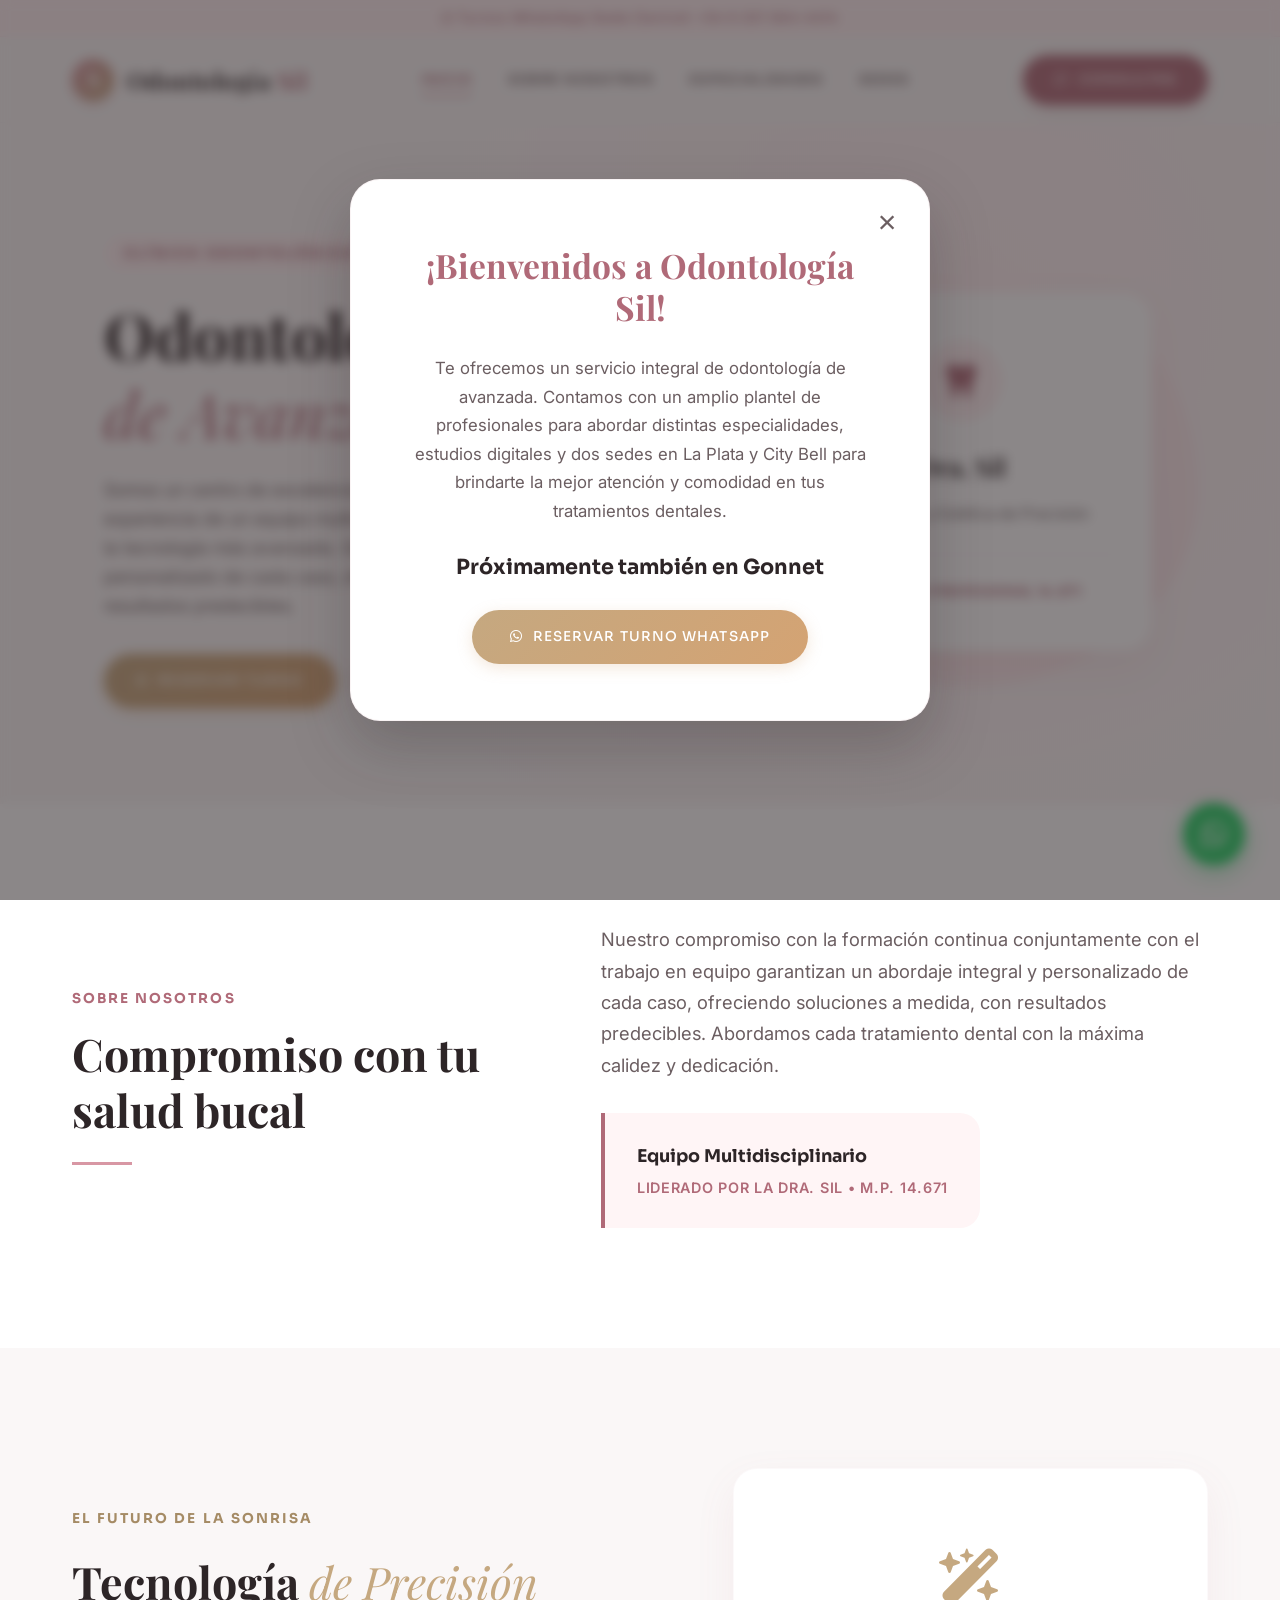
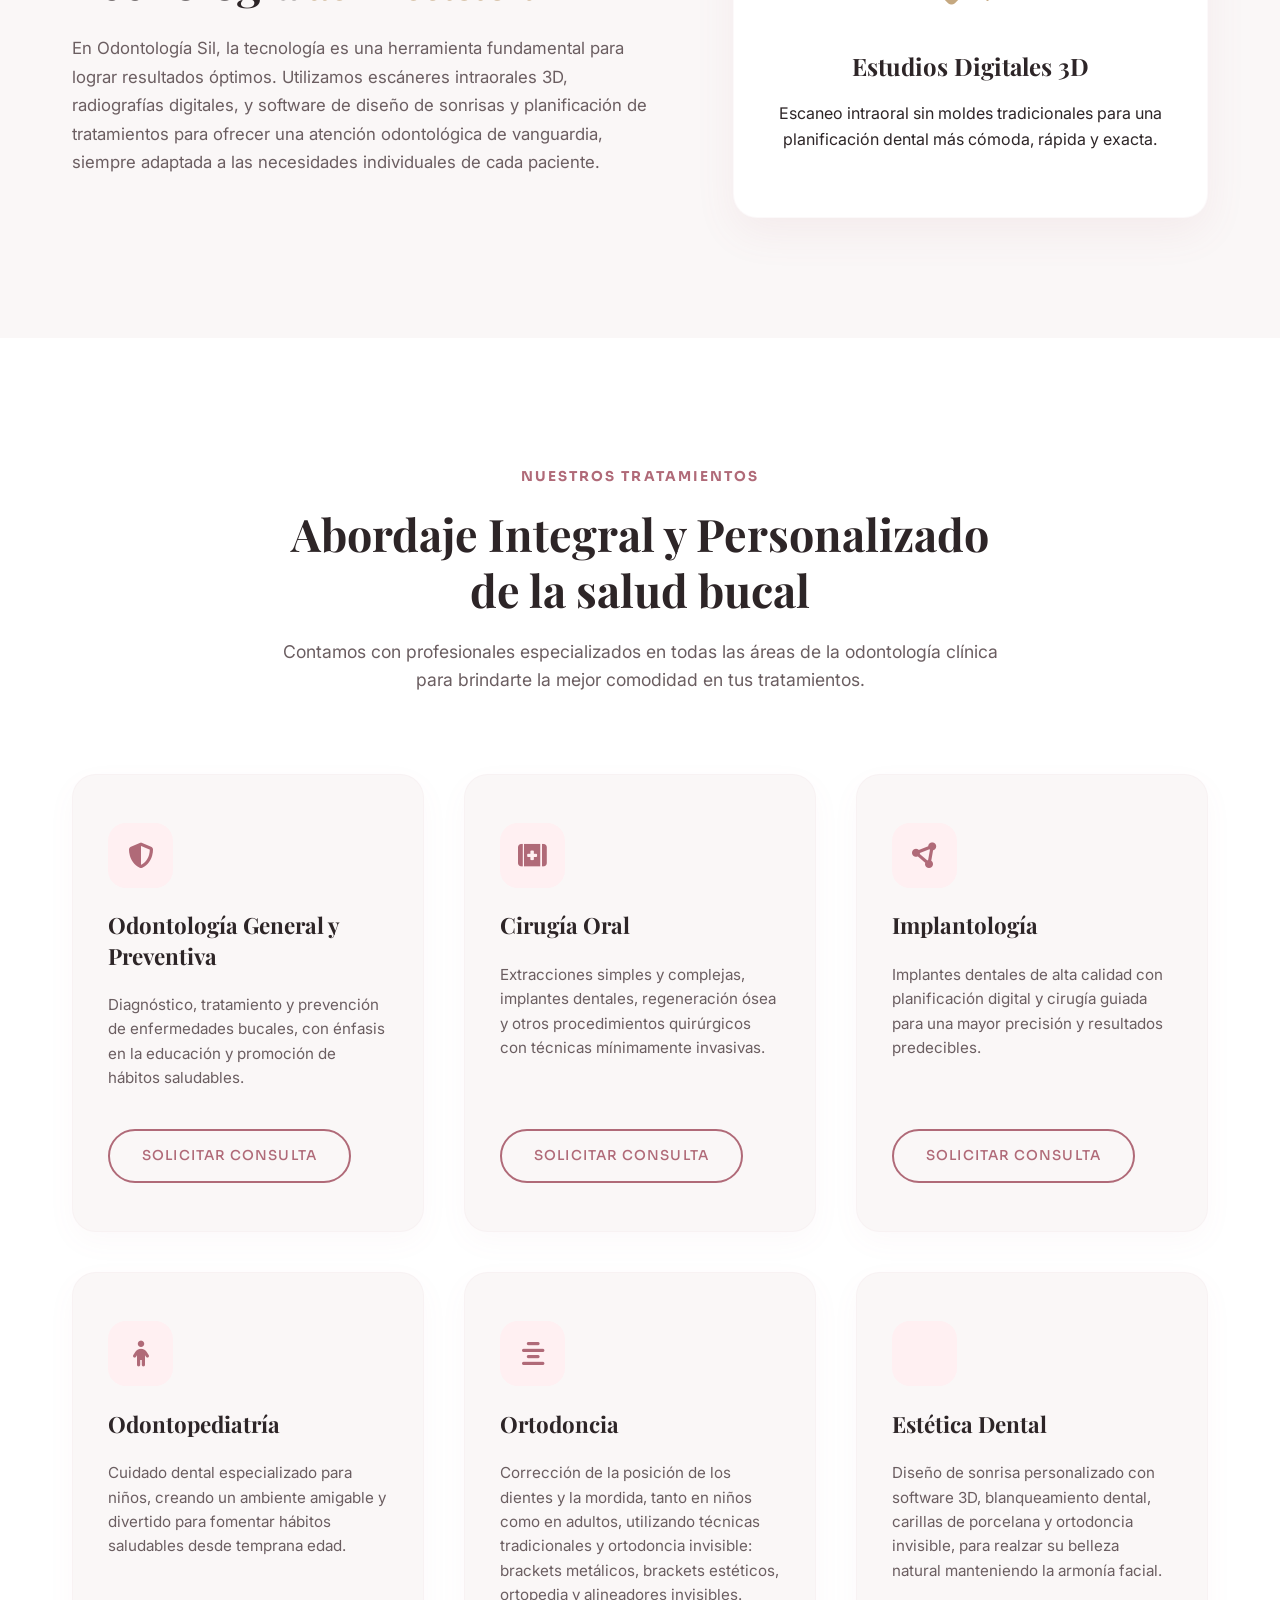
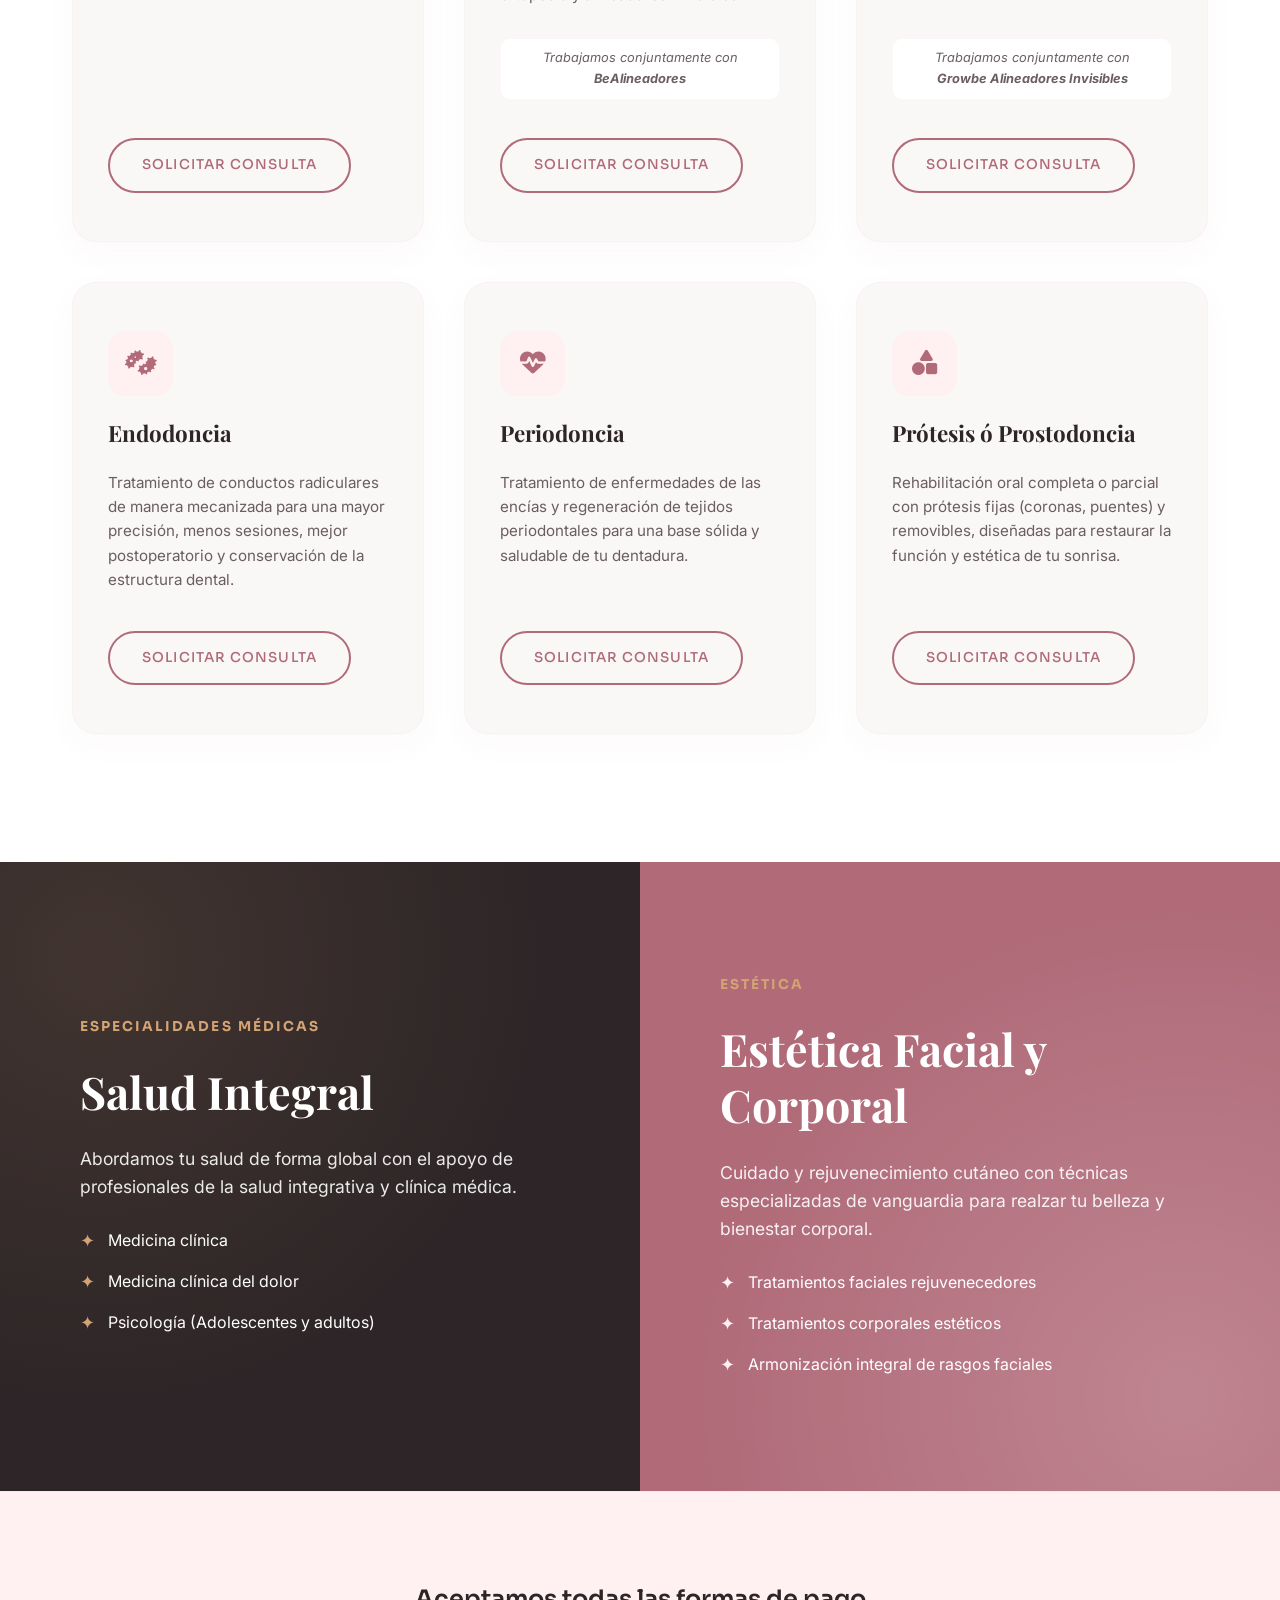
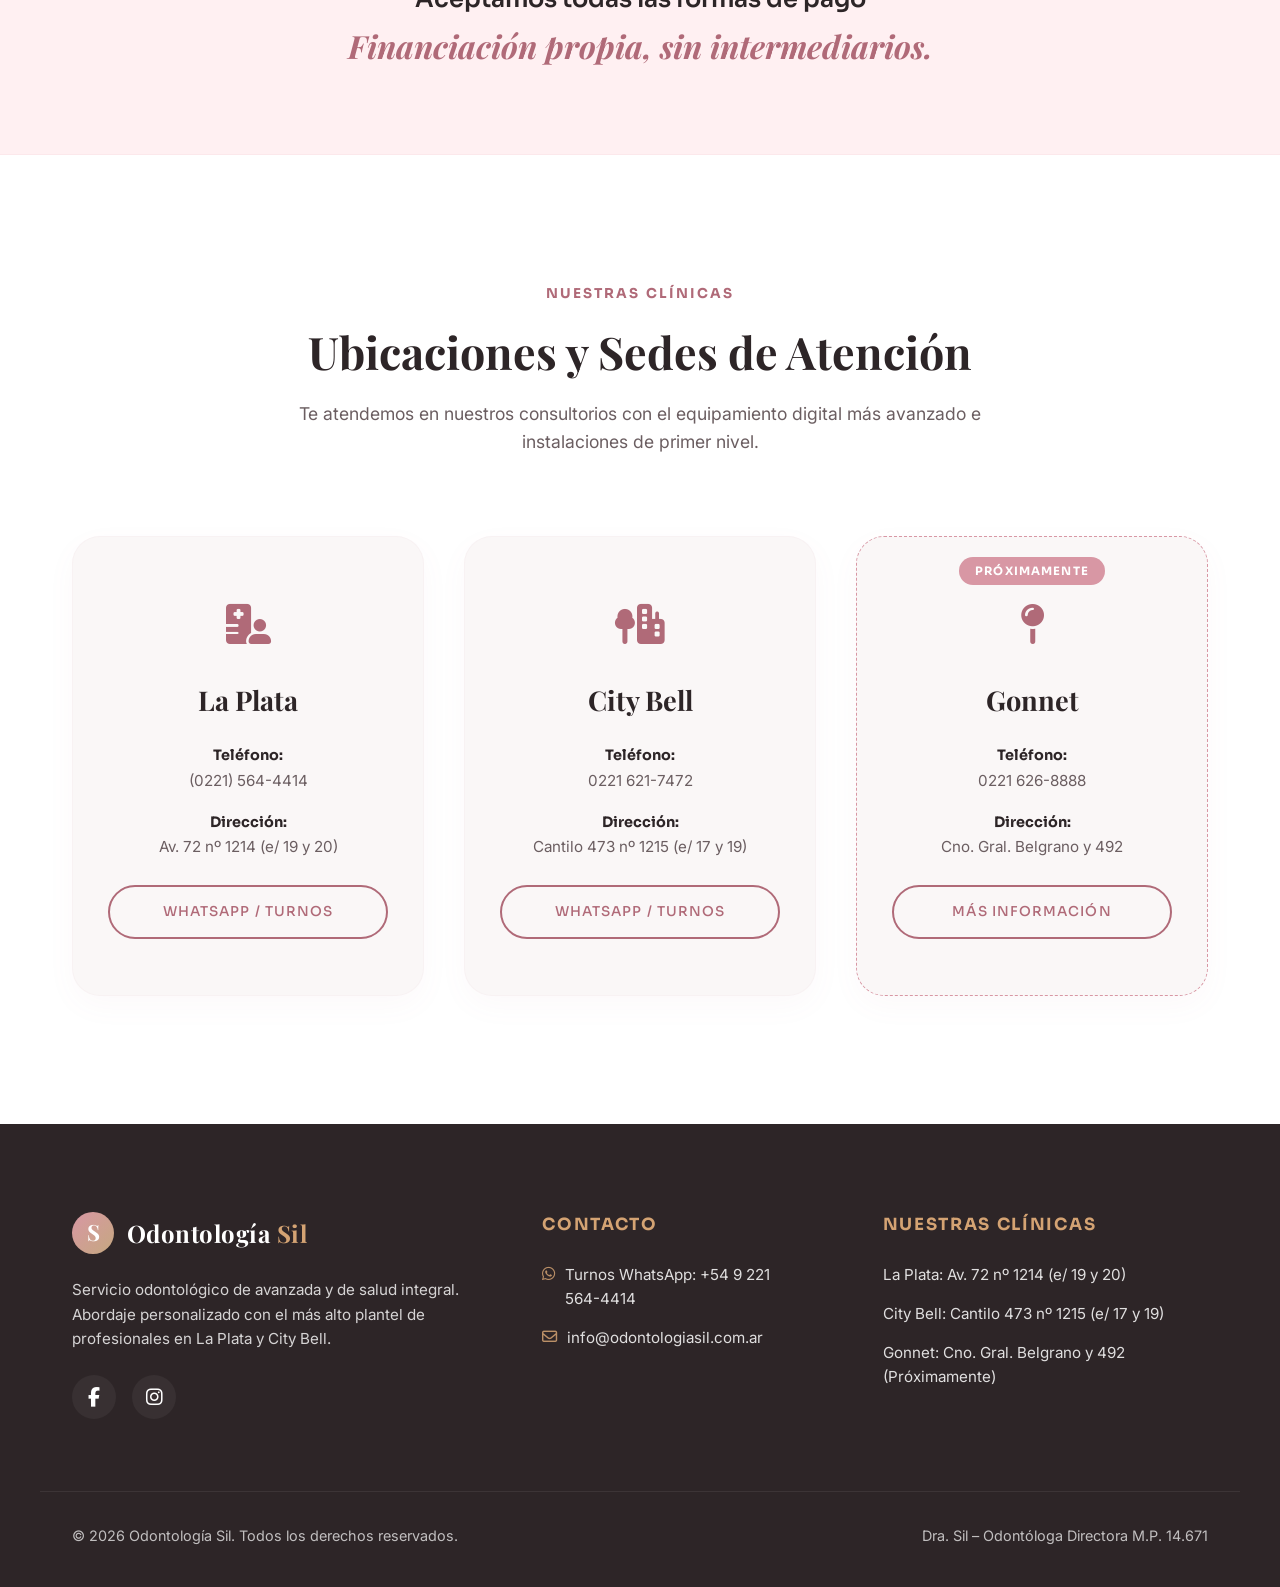
==== index.html @ aca824d0 "chore: mover archivos web a la raiz para corregir deploy en Vercel" ====
<!DOCTYPE html>
<html lang="es-AR">
<head>
    <meta charset="UTF-8">
    <meta name="viewport" content="width=device-width, initial-scale=1.0">
    <title>Odontología Sil – Clínica de avanzada y salud integral</title>
    
    <!-- Meta tags for search optimization -->
    <meta name="description" content="Te ofrecemos un servicio integral de odontología de avanzada de la mano de la Dra. Sil. Especialidades, estudios digitales y sedes en La Plata, City Bell y Gonnet.">
    <meta name="robots" content="index, follow">
    
    <!-- CSS Stylesheet -->
    <link rel="stylesheet" href="styles.css">
    
    <!-- FontAwesome CDN for premium vector icons -->
    <link rel="stylesheet" href="https://cdnjs.cloudflare.com/ajax/libs/font-awesome/6.4.0/css/all.min.css">
</head>
<body>

    <!-- Top contact announcement bar -->
    <div class="top-bar">
        <i class="fa-brands fa-whatsapp"></i> Turnos WhatsApp Sede Central: +54 9 221 564-4414
    </div>

    <!-- Main Header -->
    <header id="main-header">
        <div class="container nav-wrapper">
            <a href="#" class="logo">
                <div class="logo-symbol">S</div>
                <div class="logo-text">Odontología <span>Sil</span></div>
            </a>
            
            <nav>
                <ul class="nav-menu" id="nav-menu">
                    <li><a href="#" class="nav-link active" id="link-inicio">Inicio</a></li>
                    <li><a href="#sobre-nosotros" class="nav-link" id="link-sobre">Sobre Nosotros</a></li>
                    <li><a href="#especialidades" class="nav-link" id="link-especialidades">Especialidades</a></li>
                    <li><a href="#clinicas" class="nav-link" id="link-sedes">Sedes</a></li>
                </ul>
            </nav>
            
            <div class="nav-actions">
                <a href="https://wa.me/5492215644414" target="_blank" class="btn btn-primary" id="btn-consultas">
                    <i class="fa-regular fa-comment"></i> Consultas
                </a>
                <button class="menu-toggle" id="menu-toggle" aria-label="Abrir menú de navegación">
                    <i class="fa-solid fa-bars"></i>
                </button>
            </div>
        </div>
    </header>

    <!-- Hero / Cover Banner -->
    <section class="hero" id="inicio">
        <div class="container hero-grid">
            <div class="hero-content">
                <span class="hero-tagline">Clínica Odontológica y de Salud Integral</span>
                <h1 class="hero-title">Odontología <span>de Avanzada</span></h1>
                <p class="hero-desc">Somos un centro de excelencia en salud bucal que combina la experiencia de un equipo multidisciplinario altamente capacitado con la tecnología más avanzada. Garantizamos un abordaje integral y personalizado de cada caso, ofreciendo soluciones a medida con resultados predecibles.</p>
                <div class="hero-buttons">
                    <a href="https://wa.me/5492215644414" target="_blank" class="btn btn-gold">
                        <i class="fa-brands fa-whatsapp"></i> Reservar Turno
                    </a>
                    <a href="#especialidades" class="btn btn-outline">Ver Especialidades</a>
                </div>
            </div>
            <div class="hero-visual">
                <div class="hero-visual-bg"></div>
                <div class="hero-card">
                    <div class="hero-card-icon">
                        <i class="fa-solid fa-tooth"></i>
                    </div>
                    <h3>Dra. Sil</h3>
                    <p>Odontología y Estética de Precisión</p>
                    <div style="width: 100%; height: 1px; background-color: var(--color-bg-rose-light); margin: 0.5rem 0;"></div>
                    <span style="font-family: var(--font-subheading); font-size: 0.8rem; font-weight: 700; color: var(--color-rose-dark); text-transform: uppercase; letter-spacing: 0.05em;">Matrícula Profesional 14.671</span>
                </div>
            </div>
        </div>
    </section>

    <!-- About Section -->
    <section class="about" id="sobre-nosotros">
        <div class="container about-grid">
            <div class="about-header">
                <span class="section-tag">Sobre Nosotros</span>
                <h2>Compromiso con tu salud bucal</h2>
            </div>
            <div class="about-body">
                <p class="about-text">
                    Nuestro compromiso con la formación continua conjuntamente con el trabajo en equipo garantizan un abordaje integral y personalizado de cada caso, ofreciendo soluciones a medida, con resultados predecibles. Abordamos cada tratamiento dental con la máxima calidez y dedicación.
                </p>
                <div class="about-badge">
                    <h4>Equipo Multidisciplinario</h4>
                    <p>Liderado por la Dra. Sil • M.P. 14.671</p>
                </div>
            </div>
        </div>
    </section>

    <!-- Precision Technology Section -->
    <section class="tech">
        <div class="container tech-grid">
            <div class="tech-content">
                <span class="tech-tag">EL FUTURO DE LA SONRISA</span>
                <h2>Tecnología <span>de Precisión</span></h2>
                <p class="tech-desc">En Odontología Sil, la tecnología es una herramienta fundamental para lograr resultados óptimos. Utilizamos escáneres intraorales 3D, radiografías digitales, y software de diseño de sonrisas y planificación de tratamientos para ofrecer una atención odontológica de vanguardia, siempre adaptada a las necesidades individuales de cada paciente.</p>
            </div>
            <div>
                <div class="tech-card">
                    <div class="tech-card-icon">
                        <i class="fa-solid fa-wand-magic-sparkles"></i>
                    </div>
                    <h3>Estudios Digitales 3D</h3>
                    <p>Escaneo intraoral sin moldes tradicionales para una planificación dental más cómoda, rápida y exacta.</p>
                </div>
            </div>
        </div>
    </section>

    <!-- Dental Specialties Section -->
    <section class="specialties" id="especialidades">
        <div class="container">
            <div class="section-header">
                <span class="section-tag">Nuestros Tratamientos</span>
                <h2>Abordaje Integral y Personalizado de la salud bucal</h2>
                <p class="section-desc">Contamos con profesionales especializados en todas las áreas de la odontología clínica para brindarte la mejor comodidad en tus tratamientos.</p>
            </div>
            
            <div class="specialties-grid">
                
                <!-- Specialty 1 -->
                <div class="specialty-card">
                    <div class="specialty-icon-container">
                        <i class="fa-solid fa-shield-halved"></i>
                    </div>
                    <h3 class="specialty-title">Odontología General y Preventiva</h3>
                    <p class="specialty-desc">Diagnóstico, tratamiento y prevención de enfermedades bucales, con énfasis en la educación y promoción de hábitos saludables.</p>
                    <a href="https://wa.me/5492215644414" target="_blank" class="btn btn-outline specialty-action">Solicitar consulta</a>
                </div>
                
                <!-- Specialty 2 -->
                <div class="specialty-card">
                    <div class="specialty-icon-container">
                        <i class="fa-solid fa-kit-medical"></i>
                    </div>
                    <h3 class="specialty-title">Cirugía Oral</h3>
                    <p class="specialty-desc">Extracciones simples y complejas, implantes dentales, regeneración ósea y otros procedimientos quirúrgicos con técnicas mínimamente invasivas.</p>
                    <a href="https://wa.me/5492215644414" target="_blank" class="btn btn-outline specialty-action">Solicitar consulta</a>
                </div>
                
                <!-- Specialty 3 -->
                <div class="specialty-card">
                    <div class="specialty-icon-container">
                        <i class="fa-solid fa-circle-nodes"></i>
                    </div>
                    <h3 class="specialty-title">Implantología</h3>
                    <p class="specialty-desc">Implantes dentales de alta calidad con planificación digital y cirugía guiada para una mayor precisión y resultados predecibles.</p>
                    <a href="https://wa.me/5492215644414" target="_blank" class="btn btn-outline specialty-action">Solicitar consulta</a>
                </div>
                
                <!-- Specialty 4 -->
                <div class="specialty-card">
                    <div class="specialty-icon-container">
                        <i class="fa-solid fa-child"></i>
                    </div>
                    <h3 class="specialty-title">Odontopediatría</h3>
                    <p class="specialty-desc">Cuidado dental especializado para niños, creando un ambiente amigable y divertido para fomentar hábitos saludables desde temprana edad.</p>
                    <a href="https://wa.me/5492215644414" target="_blank" class="btn btn-outline specialty-action">Solicitar consulta</a>
                </div>
                
                <!-- Specialty 5 -->
                <div class="specialty-card">
                    <div class="specialty-icon-container">
                        <i class="fa-solid fa-align-center"></i>
                    </div>
                    <h3 class="specialty-title">Ortodoncia</h3>
                    <p class="specialty-desc">Corrección de la posición de los dientes y la mordida, tanto en niños como en adultos, utilizando técnicas tradicionales y ortodoncia invisible: brackets metálicos, brackets estéticos, ortopedia y alineadores invisibles.</p>
                    <div class="specialty-partnership">
                        Trabajamos conjuntamente con <strong>BeAlineadores</strong>
                    </div>
                    <a href="https://wa.me/5492215644414" target="_blank" class="btn btn-outline specialty-action">Solicitar consulta</a>
                </div>
                
                <!-- Specialty 6 -->
                <div class="specialty-card">
                    <div class="specialty-icon-container">
                        <i class="fa-solid fa-sparkles"></i>
                    </div>
                    <h3 class="specialty-title">Estética Dental</h3>
                    <p class="specialty-desc">Diseño de sonrisa personalizado con software 3D, blanqueamiento dental, carillas de porcelana y ortodoncia invisible, para realzar su belleza natural manteniendo la armonía facial.</p>
                    <div class="specialty-partnership">
                        Trabajamos conjuntamente con <strong>Growbe Alineadores Invisibles</strong>
                    </div>
                    <a href="https://wa.me/5492215644414" target="_blank" class="btn btn-outline specialty-action">Solicitar consulta</a>
                </div>
                
                <!-- Specialty 7 -->
                <div class="specialty-card">
                    <div class="specialty-icon-container">
                        <i class="fa-solid fa-bacteria"></i>
                    </div>
                    <h3 class="specialty-title">Endodoncia</h3>
                    <p class="specialty-desc">Tratamiento de conductos radiculares de manera mecanizada para una mayor precisión, menos sesiones, mejor postoperatorio y conservación de la estructura dental.</p>
                    <a href="https://wa.me/5492215644414" target="_blank" class="btn btn-outline specialty-action">Solicitar consulta</a>
                </div>
                
                <!-- Specialty 8 -->
                <div class="specialty-card">
                    <div class="specialty-icon-container">
                        <i class="fa-solid fa-heart-pulse"></i>
                    </div>
                    <h3 class="specialty-title">Periodoncia</h3>
                    <p class="specialty-desc">Tratamiento de enfermedades de las encías y regeneración de tejidos periodontales para una base sólida y saludable de tu dentadura.</p>
                    <a href="https://wa.me/5492215644414" target="_blank" class="btn btn-outline specialty-action">Solicitar consulta</a>
                </div>
                
                <!-- Specialty 9 -->
                <div class="specialty-card">
                    <div class="specialty-icon-container">
                        <i class="fa-solid fa-shapes"></i>
                    </div>
                    <h3 class="specialty-title">Prótesis ó Prostodoncia</h3>
                    <p class="specialty-desc">Rehabilitación oral completa o parcial con prótesis fijas (coronas, puentes) y removibles, diseñadas para restaurar la función y estética de tu sonrisa.</p>
                    <a href="https://wa.me/5492215644414" target="_blank" class="btn btn-outline specialty-action">Solicitar consulta</a>
                </div>
                
            </div>
        </div>
    </section>

    <!-- Medical & Esthetics Split Layout -->
    <section class="split-banner">
        <div class="split-side split-medical">
            <span class="split-tag">Especialidades Médicas</span>
            <h2>Salud Integral</h2>
            <p class="split-desc">Abordamos tu salud de forma global con el apoyo de profesionales de la salud integrativa y clínica médica.</p>
            <ul class="split-list">
                <li>Medicina clínica</li>
                <li>Medicina clínica del dolor</li>
                <li>Psicología (Adolescentes y adultos)</li>
            </ul>
        </div>
        <div class="split-side split-esthetic">
            <span class="split-tag">Estética</span>
            <h2>Estética Facial y Corporal</h2>
            <p class="split-desc">Cuidado y rejuvenecimiento cutáneo con técnicas especializadas de vanguardia para realzar tu belleza y bienestar corporal.</p>
            <ul class="split-list">
                <li>Tratamientos faciales rejuvenecedores</li>
                <li>Tratamientos corporales estéticos</li>
                <li>Armonización integral de rasgos faciales</li>
            </ul>
        </div>
    </section>

    <!-- Payment Terms Callout -->
    <section class="payment">
        <div class="container">
            <p class="payment-desc">Aceptamos todas las formas de pago</p>
            <h2 class="payment-title">Financiación propia, sin intermediarios.</h2>
        </div>
    </section>

    <!-- Locations & Branches Section -->
    <section class="locations" id="clinicas">
        <div class="container">
            <div class="section-header">
                <span class="section-tag">Nuestras Clínicas</span>
                <h2>Ubicaciones y Sedes de Atención</h2>
                <p class="section-desc">Te atendemos en nuestros consultorios con el equipamiento digital más avanzado e instalaciones de primer nivel.</p>
            </div>
            
            <div class="locations-grid">
                
                <!-- Sede La Plata -->
                <div class="location-card">
                    <div class="location-card-icon">
                        <i class="fa-solid fa-hospital-user"></i>
                    </div>
                    <h3 class="location-name">La Plata</h3>
                    <div class="location-info">
                        <p><strong>Teléfono:</strong>(0221) 564-4414</p>
                        <p><strong>Dirección:</strong>Av. 72 nº 1214 (e/ 19 y 20)</p>
                    </div>
                    <a href="https://wa.me/5492215644414" target="_blank" class="btn btn-outline location-action">WhatsApp / Turnos</a>
                </div>
                
                <!-- Sede City Bell -->
                <div class="location-card">
                    <div class="location-card-icon">
                        <i class="fa-solid fa-tree-city"></i>
                    </div>
                    <h3 class="location-name">City Bell</h3>
                    <div class="location-info">
                        <p><strong>Teléfono:</strong>0221 621-7472</p>
                        <p><strong>Dirección:</strong>Cantilo 473 nº 1215 (e/ 17 y 19)</p>
                    </div>
                    <a href="https://wa.me/5492216217472" target="_blank" class="btn btn-outline location-action">WhatsApp / Turnos</a>
                </div>
                
                <!-- Sede Gonnet -->
                <div class="location-card location-card-soon">
                    <span class="location-badge">Próximamente</span>
                    <div class="location-card-icon">
                        <i class="fa-solid fa-map-pin"></i>
                    </div>
                    <h3 class="location-name">Gonnet</h3>
                    <div class="location-info">
                        <p><strong>Teléfono:</strong>0221 626-8888</p>
                        <p><strong>Dirección:</strong>Cno. Gral. Belgrano y 492</p>
                    </div>
                    <a href="https://wa.me/5492216268888" target="_blank" class="btn btn-outline location-action">Más información</a>
                </div>
                
            </div>
        </div>
    </section>

    <!-- Footer -->
    <footer>
        <div class="container footer-grid">
            <div class="footer-brand">
                <div class="logo">
                    <div class="logo-symbol" style="box-shadow:none;">S</div>
                    <div class="logo-text" style="color:#ffffff;">Odontología <span style="color:var(--color-rose-gold);">Sil</span></div>
                </div>
                <p class="footer-brand-desc">Servicio odontológico de avanzada y de salud integral. Abordaje personalizado con el más alto plantel de profesionales en La Plata y City Bell.</p>
                <div class="footer-socials">
                    <a href="#" class="footer-social-icon" aria-label="Facebook"><i class="fa-brands fa-facebook-f"></i></a>
                    <a href="#" class="footer-social-icon" aria-label="Instagram"><i class="fa-brands fa-instagram"></i></a>
                </div>
            </div>
            
            <div class="footer-column">
                <h4 class="footer-title">Contacto</h4>
                <ul class="footer-links">
                    <li><i class="fa-brands fa-whatsapp"></i> Turnos WhatsApp: +54 9 221 564-4414</li>
                    <li><i class="fa-regular fa-envelope"></i> info@odontologiasil.com.ar</li>
                </ul>
            </div>
            
            <div class="footer-column">
                <h4 class="footer-title">Nuestras Clínicas</h4>
                <ul class="footer-links">
                    <li>La Plata: Av. 72 nº 1214 (e/ 19 y 20)</li>
                    <li>City Bell: Cantilo 473 nº 1215 (e/ 17 y 19)</li>
                    <li>Gonnet: Cno. Gral. Belgrano y 492 (Próximamente)</li>
                </ul>
            </div>
        </div>
        
        <div class="container footer-bottom">
            <p>&copy; 2026 Odontología Sil. Todos los derechos reservados.</p>
            <p>Dra. Sil – Odontóloga Directora M.P. 14.671</p>
        </div>
    </footer>

    <!-- WhatsApp Floating Widget Button -->
    <a href="https://wa.me/5492215644414" class="whatsapp-floating" target="_blank" aria-label="WhatsApp de turnos">
        <i class="fa-brands fa-whatsapp"></i>
    </a>

    <!-- Welcome Modal / Popup -->
    <div class="modal-overlay" id="welcome-modal">
        <div class="modal-window">
            <button class="modal-close-btn" id="modal-close-btn" aria-label="Cerrar modal de bienvenida">&times;</button>
            <h2>¡Bienvenidos a Odontología Sil!</h2>
            <p class="modal-description">
                Te ofrecemos un servicio integral de odontología de avanzada. Contamos con un amplio plantel de profesionales para abordar distintas especialidades, estudios digitales y dos sedes en La Plata y City Bell para brindarte la mejor atención y comodidad en tus tratamientos dentales.
            </p>
            <p class="modal-highlight">Próximamente también en Gonnet</p>
            <a href="https://wa.me/5492215644414" target="_blank" class="btn btn-gold modal-action-btn">
                <i class="fa-brands fa-whatsapp"></i> Reservar Turno WhatsApp
            </a>
        </div>
    </div>

    <!-- Script file -->
    <script src="main.js"></script>
</body>
</html>
---- styles.css ----
@import url('https://fonts.googleapis.com/css2?family=Playfair+Display:ital,wght@0,400..900;1,400..900&family=Sora:wght@100..800&family=Inter:wght@300;400;500;600;700&display=swap');

/* ==========================================================================
   DESIGN TOKENS & SYSTEM VARIABLES
   ========================================================================== */
:root {
    /* Color Palette - Premium Feminine Rose Gold Theme */
    --color-bg-light: #FAF7F7;
    --color-bg-white: #FFFFFF;
    --color-bg-rose-soft: #FFF0F2;
    --color-bg-rose-light: #FCE8EB;
    --color-bg-rose-ultra: #FFF5F6;
    
    --color-text-dark: #2D2527;
    --color-text-muted: #6B5E61;
    
    --color-rose-dark: #B06A78;
    --color-rose-primary: #D897A4;
    --color-gold: #C5A880;
    --color-gold-dark: #A58B65;
    --color-rose-gold: #D4A373;
    
    /* Typography */
    --font-heading: 'Playfair Display', serif;
    --font-subheading: 'Sora', sans-serif;
    --font-body: 'Inter', sans-serif;
    
    /* Elevation & Shadows */
    --shadow-subtle: 0 10px 30px rgba(176, 106, 120, 0.04);
    --shadow-medium: 0 15px 40px rgba(176, 106, 120, 0.08);
    --shadow-hover: 0 20px 40px rgba(176, 106, 120, 0.15);
    
    /* Animation Speeds */
    --transition-smooth: all 0.4s cubic-bezier(0.4, 0, 0.2, 1);
    --transition-fast: all 0.25s ease-out;
}

/* ==========================================================================
   BASE & RESET STYLES
   ========================================================================== */
* {
    box-sizing: border-box;
    margin: 0;
    padding: 0;
}

html {
    scroll-behavior: smooth;
    font-size: 16px;
}

body {
    font-family: var(--font-body);
    background-color: var(--color-bg-light);
    color: var(--color-text-dark);
    line-height: 1.6;
    overflow-x: hidden;
}

a {
    color: inherit;
    text-decoration: none;
    transition: var(--transition-fast);
}

img {
    max-width: 100%;
    height: auto;
    display: block;
}

/* ==========================================================================
   TYPOGRAPHY INHERITANCE
   ========================================================================== */
h1, h2, h3, h4, h5, h6 {
    font-family: var(--font-heading);
    font-weight: 700;
    color: var(--color-text-dark);
}

h1 {
    font-size: clamp(2.2rem, 5vw, 4rem);
    line-height: 1.15;
}

h2 {
    font-size: clamp(1.8rem, 4vw, 2.8rem);
    line-height: 1.25;
}

h3 {
    font-size: clamp(1.3rem, 2.5vw, 1.8rem);
    line-height: 1.35;
}

/* ==========================================================================
   REUSABLE UTILITIES
   ========================================================================== */
.container {
    max-width: 1200px;
    margin: 0 auto;
    padding: 0 2rem;
}

.btn {
    display: inline-flex;
    align-items: center;
    justify-content: center;
    gap: 0.6rem;
    padding: 0.9rem 2rem;
    border-radius: 50px;
    font-family: var(--font-subheading);
    font-weight: 500;
    font-size: 0.85rem;
    text-transform: uppercase;
    letter-spacing: 0.08em;
    border: none;
    cursor: pointer;
    transition: var(--transition-smooth);
}

.btn-primary {
    background-color: var(--color-rose-dark);
    color: var(--color-bg-white);
    box-shadow: 0 4px 15px rgba(176, 106, 120, 0.25);
}

.btn-primary:hover {
    background-color: var(--color-rose-primary);
    transform: translateY(-2px);
    box-shadow: 0 6px 20px rgba(176, 106, 120, 0.35);
}

.btn-gold {
    background: linear-gradient(135deg, var(--color-gold) 0%, var(--color-rose-gold) 100%);
    color: var(--color-bg-white);
    box-shadow: 0 4px 15px rgba(212, 163, 115, 0.25);
}

.btn-gold:hover {
    transform: translateY(-2px);
    box-shadow: 0 6px 20px rgba(212, 163, 115, 0.35);
}

.btn-outline {
    background-color: transparent;
    color: var(--color-rose-dark);
    border: 2px solid var(--color-rose-dark);
}

.btn-outline:hover {
    background-color: var(--color-rose-dark);
    color: var(--color-bg-white);
    transform: translateY(-2px);
}

/* ==========================================================================
   HEADER & NAVIGATION BAR
   ========================================================================== */
.top-bar {
    background-color: var(--color-bg-rose-soft);
    padding: 0.5rem 0;
    font-size: 0.8rem;
    text-align: center;
    font-family: var(--font-subheading);
    font-weight: 500;
    color: var(--color-rose-dark);
    letter-spacing: 0.08em;
    border-bottom: 1px solid var(--color-bg-rose-light);
}

header {
    background-color: rgba(250, 247, 247, 0.95);
    backdrop-filter: blur(12px);
    position: sticky;
    top: 0;
    z-index: 100;
    border-bottom: 1px solid rgba(176, 106, 120, 0.06);
    transition: var(--transition-smooth);
}

.nav-wrapper {
    display: flex;
    justify-content: space-between;
    align-items: center;
    height: 85px;
}

.logo {
    display: flex;
    align-items: center;
    gap: 0.8rem;
}

.logo-symbol {
    width: 42px;
    height: 42px;
    background: linear-gradient(135deg, var(--color-rose-primary) 0%, var(--color-gold) 100%);
    border-radius: 50%;
    display: flex;
    align-items: center;
    justify-content: center;
    color: var(--color-bg-white);
    font-family: var(--font-heading);
    font-weight: 700;
    font-size: 1.4rem;
    box-shadow: 0 4px 10px rgba(216, 151, 164, 0.3);
}

.logo-text {
    font-family: var(--font-heading);
    font-size: 1.5rem;
    font-weight: 700;
    color: var(--color-text-dark);
    letter-spacing: 0.5px;
}

.logo-text span {
    color: var(--color-rose-dark);
}

.nav-menu {
    display: flex;
    list-style: none;
    gap: 2.2rem;
    align-items: center;
    font-family: var(--font-subheading);
    font-size: 0.82rem;
    font-weight: 600;
    text-transform: uppercase;
    letter-spacing: 0.1em;
}

.nav-link {
    color: var(--color-text-muted);
    position: relative;
    padding: 0.5rem 0;
}

.nav-link::after {
    content: '';
    position: absolute;
    bottom: 0;
    left: 0;
    width: 0;
    height: 2px;
    background-color: var(--color-rose-primary);
    transition: var(--transition-fast);
}

.nav-link:hover {
    color: var(--color-text-dark);
}

.nav-link:hover::after {
    width: 100%;
}

.nav-link.active {
    color: var(--color-rose-dark);
}

.nav-link.active::after {
    width: 100%;
}

.nav-actions {
    display: flex;
    align-items: center;
    gap: 1.2rem;
}

.menu-toggle {
    display: none;
    background: none;
    border: none;
    font-size: 1.6rem;
    cursor: pointer;
    color: var(--color-text-dark);
    padding: 0.2rem;
}

/* ==========================================================================
   HERO / COVER SECTION
   ========================================================================== */
.hero {
    padding: 7rem 0 6rem;
    background: radial-gradient(circle at 75% 25%, var(--color-bg-rose-soft) 0%, var(--color-bg-light) 65%);
    min-height: calc(85vh - 85px);
    display: flex;
    align-items: center;
}

.hero-grid {
    display: grid;
    grid-template-columns: 1.15fr 0.85fr;
    gap: 4rem;
    align-items: center;
}

.hero-content {
    display: flex;
    flex-direction: column;
    align-items: flex-start;
    gap: 1.6rem;
}

.hero-tagline {
    font-family: var(--font-subheading);
    font-size: 0.85rem;
    text-transform: uppercase;
    letter-spacing: 0.15em;
    color: var(--color-rose-dark);
    font-weight: 700;
    background-color: var(--color-bg-rose-soft);
    padding: 0.4rem 1.2rem;
    border-radius: 50px;
    border: 1px solid var(--color-bg-rose-light);
}

.hero-title span {
    color: var(--color-rose-dark);
    font-style: italic;
    font-weight: 400;
    display: block;
    margin-top: 0.3rem;
}

.hero-desc {
    font-size: 1.1rem;
    color: var(--color-text-muted);
    line-height: 1.65;
    max-width: 580px;
}

.hero-buttons {
    display: flex;
    gap: 1.2rem;
    margin-top: 0.5rem;
}

.hero-visual {
    position: relative;
    width: 100%;
    display: flex;
    justify-content: center;
}

.hero-visual-bg {
    position: absolute;
    width: 110%;
    height: 110%;
    background: linear-gradient(135deg, var(--color-bg-rose-soft) 0%, var(--color-bg-rose-light) 100%);
    border-radius: 65% 35% 50% 50% / 40% 50% 50% 60%;
    z-index: 1;
    animation: morphing-blob 15s infinite alternate ease-in-out;
}

.hero-card {
    position: relative;
    z-index: 2;
    background-color: var(--color-bg-white);
    border-radius: 28px;
    padding: 3rem 2rem;
    width: 100%;
    max-width: 380px;
    box-shadow: var(--shadow-medium);
    border: 1px solid rgba(176, 106, 120, 0.05);
    text-align: center;
    display: flex;
    flex-direction: column;
    align-items: center;
    gap: 1.2rem;
}

.hero-card-icon {
    width: 80px;
    height: 80px;
    background-color: var(--color-bg-rose-soft);
    border-radius: 50%;
    display: flex;
    align-items: center;
    justify-content: center;
    font-size: 2.5rem;
    color: var(--color-rose-dark);
    margin-bottom: 0.5rem;
}

.hero-card h3 {
    font-family: var(--font-heading);
    font-size: 1.6rem;
    font-weight: 700;
}

.hero-card p {
    font-size: 0.95rem;
    color: var(--color-text-muted);
}

@keyframes morphing-blob {
    0% { border-radius: 65% 35% 50% 50% / 40% 50% 50% 60%; }
    50% { border-radius: 50% 50% 35% 65% / 50% 60% 40% 50%; }
    100% { border-radius: 65% 35% 50% 50% / 40% 50% 50% 60%; }
}

/* ==========================================================================
   ABOUT / SOBRE SIL SECTION
   ========================================================================== */
.about {
    padding: 7.5rem 0;
    background-color: var(--color-bg-white);
    position: relative;
}

.about-grid {
    display: grid;
    grid-template-columns: 0.85fr 1.15fr;
    gap: 5rem;
    align-items: center;
}

.about-header {
    display: flex;
    flex-direction: column;
    gap: 1rem;
}

.about-header h2::after {
    content: '';
    display: block;
    width: 60px;
    height: 3px;
    background-color: var(--color-rose-primary);
    margin-top: 1.5rem;
}

.about-body {
    display: flex;
    flex-direction: column;
    gap: 2rem;
}

.about-text {
    font-size: 1.15rem;
    color: var(--color-text-muted);
    line-height: 1.7;
}

.about-badge {
    align-self: flex-start;
    background-color: var(--color-bg-rose-ultra);
    border-left: 4px solid var(--color-rose-dark);
    padding: 1.8rem 2rem;
    border-radius: 0 20px 20px 0;
    display: flex;
    flex-direction: column;
    gap: 0.4rem;
}

.about-badge h4 {
    font-family: var(--font-subheading);
    font-size: 1.1rem;
    color: var(--color-text-dark);
    font-weight: 700;
}

.about-badge p {
    font-size: 0.9rem;
    color: var(--color-rose-dark);
    font-weight: 600;
    text-transform: uppercase;
    letter-spacing: 0.05em;
}

/* ==========================================================================
   TECH DE PRECISIÓN SECTION
   ========================================================================== */
.tech {
    padding: 7.5rem 0;
    background-color: var(--color-bg-light);
}

.tech-grid {
    display: grid;
    grid-template-columns: 1.1fr 0.9fr;
    gap: 5rem;
    align-items: center;
}

.tech-content {
    display: flex;
    flex-direction: column;
    gap: 1.5rem;
}

.tech-tag {
    font-family: var(--font-subheading);
    font-size: 0.85rem;
    text-transform: uppercase;
    letter-spacing: 0.15em;
    color: var(--color-gold-dark);
    font-weight: 700;
}

.tech-content h2 span {
    font-style: italic;
    font-weight: 400;
    color: var(--color-gold);
}

.tech-desc {
    font-size: 1.05rem;
    color: var(--color-text-muted);
    line-height: 1.7;
}

.tech-card {
    background-color: var(--color-bg-white);
    border-radius: 24px;
    padding: 4rem 2rem;
    text-align: center;
    border: 1px solid rgba(176, 106, 120, 0.04);
    box-shadow: var(--shadow-medium);
    display: flex;
    flex-direction: column;
    align-items: center;
    gap: 1.2rem;
}

.tech-card-icon {
    font-size: 3.5rem;
    color: var(--color-gold);
    margin-bottom: 0.5rem;
}

.tech-card h3 {
    font-size: 1.5rem;
}

/* ==========================================================================
   SPECIALTIES / TRATAMIENTOS
   ========================================================================== */
.specialties {
    padding: 8rem 0;
    background-color: var(--color-bg-white);
}

.section-header {
    text-align: center;
    max-width: 750px;
    margin: 0 auto 5rem;
    display: flex;
    flex-direction: column;
    gap: 1.2rem;
    align-items: center;
}

.section-tag {
    font-family: var(--font-subheading);
    font-size: 0.85rem;
    text-transform: uppercase;
    letter-spacing: 0.15em;
    color: var(--color-rose-dark);
    font-weight: 700;
}

.section-desc {
    font-size: 1.1rem;
    color: var(--color-text-muted);
    line-height: 1.6;
}

.specialties-grid {
    display: grid;
    grid-template-columns: repeat(auto-fill, minmax(320px, 1fr));
    gap: 2.5rem;
}

.specialty-card {
    background-color: var(--color-bg-light);
    border-radius: 24px;
    padding: 3rem 2.2rem;
    display: flex;
    flex-direction: column;
    gap: 1.4rem;
    border: 1px solid rgba(176, 106, 120, 0.03);
    box-shadow: var(--shadow-subtle);
    transition: var(--transition-smooth);
    position: relative;
    overflow: hidden;
}

.specialty-card::before {
    content: '';
    position: absolute;
    top: 0;
    left: 0;
    width: 100%;
    height: 4px;
    background: linear-gradient(90deg, var(--color-rose-primary) 0%, var(--color-gold) 100%);
    opacity: 0;
    transition: var(--transition-smooth);
}

.specialty-card:hover {
    transform: translateY(-8px);
    background-color: var(--color-bg-white);
    box-shadow: var(--shadow-hover);
}

.specialty-card:hover::before {
    opacity: 1;
}

.specialty-icon-container {
    width: 65px;
    height: 65px;
    background-color: var(--color-bg-rose-soft);
    border-radius: 18px;
    display: flex;
    align-items: center;
    justify-content: center;
    color: var(--color-rose-dark);
    font-size: 1.6rem;
    transition: var(--transition-smooth);
}

.specialty-card:hover .specialty-icon-container {
    background-color: var(--color-rose-dark);
    color: var(--color-bg-white);
    transform: scale(1.05);
}

.specialty-title {
    font-size: 1.4rem;
    font-weight: 700;
}

.specialty-desc {
    font-size: 0.95rem;
    color: var(--color-text-muted);
    line-height: 1.6;
    flex-grow: 1;
}

.specialty-partnership {
    font-size: 0.8rem;
    color: var(--color-text-muted);
    font-style: italic;
    background-color: var(--color-bg-white);
    padding: 0.6rem 1.2rem;
    border-radius: 10px;
    text-align: center;
    border: 1px solid rgba(176, 106, 120, 0.05);
    margin-top: 0.5rem;
}

.specialty-card:hover .specialty-partnership {
    background-color: var(--color-bg-rose-soft);
}

.specialty-action {
    margin-top: 1rem;
    align-self: flex-start;
}

/* ==========================================================================
   CLINICAL & ESTHETICS SPLIT BANNER
   ========================================================================== */
.split-banner {
    display: grid;
    grid-template-columns: 1fr 1fr;
    min-height: 480px;
}

.split-side {
    padding: 7rem 5rem;
    display: flex;
    flex-direction: column;
    justify-content: center;
    gap: 1.6rem;
    color: var(--color-bg-white);
    position: relative;
    z-index: 1;
}

.split-side::after {
    content: '';
    position: absolute;
    top: 0;
    left: 0;
    width: 100%;
    height: 100%;
    z-index: -1;
}

.split-medical {
    background-color: var(--color-text-dark);
}

.split-medical::after {
    background: radial-gradient(circle at 15% 15%, rgba(212, 163, 115, 0.12) 0%, transparent 60%);
}

.split-esthetic {
    background-color: var(--color-rose-dark);
}

.split-esthetic::after {
    background: radial-gradient(circle at 85% 85%, rgba(255, 255, 255, 0.18) 0%, transparent 65%);
}

.split-tag {
    font-family: var(--font-subheading);
    font-size: 0.85rem;
    text-transform: uppercase;
    letter-spacing: 0.15em;
    color: var(--color-rose-gold);
    font-weight: 700;
}

.split-side h2 {
    color: var(--color-bg-white);
}

.split-desc {
    font-size: 1.1rem;
    opacity: 0.9;
    max-width: 500px;
    line-height: 1.6;
}

.split-list {
    list-style: none;
    display: flex;
    flex-direction: column;
    gap: 0.8rem;
    font-size: 1rem;
}

.split-list li {
    display: flex;
    align-items: center;
    gap: 0.8rem;
}

.split-list li::before {
    content: '✦';
    color: var(--color-rose-gold);
    font-size: 1.1rem;
}

.split-esthetic .split-list li::before {
    color: var(--color-bg-rose-soft);
}

/* ==========================================================================
   PAYMENT Callout
   ========================================================================== */
.payment {
    padding: 5.5rem 0;
    background-color: var(--color-bg-rose-soft);
    border-top: 1px solid var(--color-bg-rose-light);
    border-bottom: 1px solid var(--color-bg-rose-light);
    text-align: center;
}

.payment-desc {
    font-family: var(--font-subheading);
    font-size: 1.5rem;
    color: var(--color-text-dark);
    font-weight: 600;
    margin-bottom: 0.5rem;
}

.payment-title {
    font-family: var(--font-heading);
    font-size: 2rem;
    color: var(--color-rose-dark);
    font-style: italic;
    font-weight: 700;
}

/* ==========================================================================
   LOCATIONS / CLINICS SECTION
   ========================================================================== */
.locations {
    padding: 8rem 0;
    background-color: var(--color-bg-white);
}

.locations-grid {
    display: grid;
    grid-template-columns: repeat(3, 1fr);
    gap: 2.5rem;
}

.location-card {
    background-color: var(--color-bg-light);
    border-radius: 28px;
    padding: 3.5rem 2.2rem;
    text-align: center;
    display: flex;
    flex-direction: column;
    align-items: center;
    gap: 1.6rem;
    box-shadow: var(--shadow-subtle);
    border: 1px solid rgba(176, 106, 120, 0.03);
    transition: var(--transition-smooth);
    position: relative;
}

.location-card:hover {
    transform: translateY(-8px);
    box-shadow: var(--shadow-hover);
    background-color: var(--color-bg-rose-soft);
}

.location-card-soon {
    border: 1px dashed var(--color-rose-primary);
}

.location-badge {
    position: absolute;
    top: 20px;
    background-color: var(--color-rose-primary);
    color: var(--color-bg-white);
    font-family: var(--font-subheading);
    font-size: 0.72rem;
    text-transform: uppercase;
    letter-spacing: 0.1em;
    padding: 0.3rem 1rem;
    border-radius: 50px;
    font-weight: 700;
}

.location-card-icon {
    font-size: 2.5rem;
    color: var(--color-rose-dark);
}

.location-name {
    font-size: 1.7rem;
    font-weight: 700;
}

.location-info {
    display: flex;
    flex-direction: column;
    gap: 1.2rem;
    font-size: 0.95rem;
    color: var(--color-text-muted);
    line-height: 1.5;
}

.location-info strong {
    color: var(--color-text-dark);
    display: block;
    margin-bottom: 0.2rem;
    font-family: var(--font-subheading);
    font-size: 0.9rem;
}

.location-action {
    width: 100%;
    margin-top: auto;
}

/* ==========================================================================
   FOOTER SECTION
   ========================================================================== */
footer {
    background-color: var(--color-text-dark);
    color: var(--color-bg-white);
    padding: 5.5rem 0 2.5rem;
}

.footer-grid {
    display: grid;
    grid-template-columns: 1.2fr 0.8fr 1fr;
    gap: 5rem;
    border-bottom: 1px solid rgba(255, 255, 255, 0.07);
    padding-bottom: 4.5rem;
    margin-bottom: 2rem;
}

.footer-brand {
    display: flex;
    flex-direction: column;
    gap: 1.5rem;
}

.footer-brand .logo-text {
    color: var(--color-bg-white);
}

.footer-brand-desc {
    opacity: 0.8;
    font-size: 0.95rem;
    line-height: 1.6;
}

.footer-socials {
    display: flex;
    gap: 1rem;
}

.footer-social-icon {
    width: 44px;
    height: 44px;
    background-color: rgba(255, 255, 255, 0.05);
    border-radius: 50%;
    display: flex;
    align-items: center;
    justify-content: center;
    color: var(--color-bg-white);
    font-size: 1.2rem;
    transition: var(--transition-fast);
}

.footer-social-icon:hover {
    background-color: var(--color-rose-primary);
    transform: translateY(-3px);
}

.footer-column {
    display: flex;
    flex-direction: column;
    gap: 1.5rem;
}

.footer-title {
    font-family: var(--font-subheading);
    font-size: 1.05rem;
    text-transform: uppercase;
    letter-spacing: 0.1em;
    color: var(--color-rose-gold);
    font-weight: 700;
}

.footer-links {
    list-style: none;
    display: flex;
    flex-direction: column;
    gap: 0.9rem;
    font-size: 0.95rem;
    opacity: 0.85;
}

.footer-links li {
    display: flex;
    align-items: flex-start;
    gap: 0.6rem;
}

.footer-links li i {
    color: var(--color-rose-gold);
    margin-top: 0.2rem;
}

.footer-bottom {
    display: flex;
    justify-content: space-between;
    align-items: center;
    font-size: 0.9rem;
    opacity: 0.7;
    flex-wrap: wrap;
    gap: 1.5rem;
}

/* ==========================================================================
   POPUP MODAL COMPONENT
   ========================================================================== */
.modal-overlay {
    position: fixed;
    top: 0;
    left: 0;
    width: 100%;
    height: 100%;
    background-color: rgba(45, 37, 39, 0.55);
    backdrop-filter: blur(6px);
    z-index: 1000;
    display: flex;
    align-items: center;
    justify-content: center;
    opacity: 0;
    visibility: hidden;
    transition: all 0.5s cubic-bezier(0.4, 0, 0.2, 1);
}

.modal-overlay.active {
    opacity: 1;
    visibility: visible;
}

.modal-window {
    background-color: var(--color-bg-white);
    border-radius: 30px;
    width: 90%;
    max-width: 580px;
    padding: 4rem 3.5rem 3.5rem;
    position: relative;
    transform: translateY(40px);
    transition: all 0.5s cubic-bezier(0.4, 0, 0.2, 1);
    box-shadow: 0 25px 60px rgba(45, 37, 39, 0.25);
    border: 1px solid rgba(176, 106, 120, 0.08);
    text-align: center;
    display: flex;
    flex-direction: column;
    gap: 1.6rem;
}

.modal-overlay.active .modal-window {
    transform: translateY(0);
}

.modal-close-btn {
    position: absolute;
    top: 22px;
    right: 22px;
    background: none;
    border: none;
    font-size: 2rem;
    cursor: pointer;
    color: var(--color-text-muted);
    transition: var(--transition-fast);
    width: 40px;
    height: 40px;
    display: flex;
    align-items: center;
    justify-content: center;
    border-radius: 50%;
}

.modal-close-btn:hover {
    color: var(--color-rose-dark);
    background-color: var(--color-bg-rose-soft);
}

.modal-window h2 {
    font-size: 2.1rem;
    color: var(--color-rose-dark);
}

.modal-description {
    font-size: 1.05rem;
    color: var(--color-text-muted);
    line-height: 1.7;
}

.modal-highlight {
    font-family: var(--font-subheading);
    font-size: 1.3rem;
    color: var(--color-text-dark);
    font-weight: 700;
}

.modal-action-btn {
    align-self: center;
    padding: 1rem 2.4rem;
}

/* ==========================================================================
   WHATSAPP FLOATING BADGE
   ========================================================================== */
.whatsapp-floating {
    position: fixed;
    bottom: 35px;
    right: 35px;
    background-color: #25D366;
    color: var(--color-bg-white);
    width: 62px;
    height: 62px;
    border-radius: 50%;
    display: flex;
    align-items: center;
    justify-content: center;
    font-size: 1.9rem;
    box-shadow: 0 8px 25px rgba(37, 211, 102, 0.4);
    z-index: 99;
    transition: var(--transition-smooth);
}

.whatsapp-floating:hover {
    transform: scale(1.1) rotate(8deg);
    box-shadow: 0 10px 30px rgba(37, 211, 102, 0.6);
}

/* ==========================================================================
   MEDIA RESPONSIVENESS OVERRIDES
   ========================================================================== */
@media screen and (max-width: 1024px) {
    .hero {
        padding: 5rem 0;
    }
    
    .hero-grid {
        grid-template-columns: 1fr;
        text-align: center;
        gap: 4.5rem;
    }
    
    .hero-content {
        align-items: center;
    }
    
    .hero-desc {
        max-width: 100%;
    }
    
    .hero-visual-bg {
        max-width: 80%;
        margin: 0 auto;
    }
    
    .about-grid {
        grid-template-columns: 1fr;
        gap: 3rem;
        text-align: center;
    }
    
    .about-header h2::after {
        margin: 1.5rem auto 0;
    }
    
    .about-badge {
        align-self: center;
        border-left: none;
        border-top: 4px solid var(--color-rose-dark);
        border-radius: 0 0 20px 20px;
    }
    
    .tech-grid {
        grid-template-columns: 1fr;
        gap: 3.5rem;
        text-align: center;
    }
    
    .locations-grid {
        grid-template-columns: 1fr;
        max-width: 480px;
        margin: 0 auto;
    }
    
    .footer-grid {
        grid-template-columns: 1fr;
        gap: 3.5rem;
        text-align: center;
    }
    
    .footer-socials {
        justify-content: center;
    }
    
    .footer-bottom {
        flex-direction: column;
        text-align: center;
    }
}

@media screen and (max-width: 768px) {
    .nav-menu {
        position: fixed;
        top: 85px;
        left: -100%;
        width: 100%;
        height: calc(100vh - 85px);
        background-color: var(--color-bg-white);
        flex-direction: column;
        padding: 4rem 2rem;
        gap: 2.5rem;
        transition: var(--transition-smooth);
        border-top: 1px solid rgba(176, 106, 120, 0.08);
    }
    
    .nav-menu.active {
        left: 0;
    }
    
    .menu-toggle {
        display: block;
    }
    
    .nav-actions .btn {
        padding: 0.65rem 1.4rem;
        font-size: 0.8rem;
    }
    
    .split-banner {
        grid-template-columns: 1fr;
    }
    
    .split-side {
        padding: 5rem 2rem;
        text-align: center;
    }
    
    .split-list {
        align-items: center;
    }
    
    .modal-window {
        padding: 3rem 1.8rem 2.5rem;
    }
    
    .whatsapp-floating {
        bottom: 25px;
        right: 25px;
        width: 52px;
        height: 52px;
        font-size: 1.6rem;
    }
}
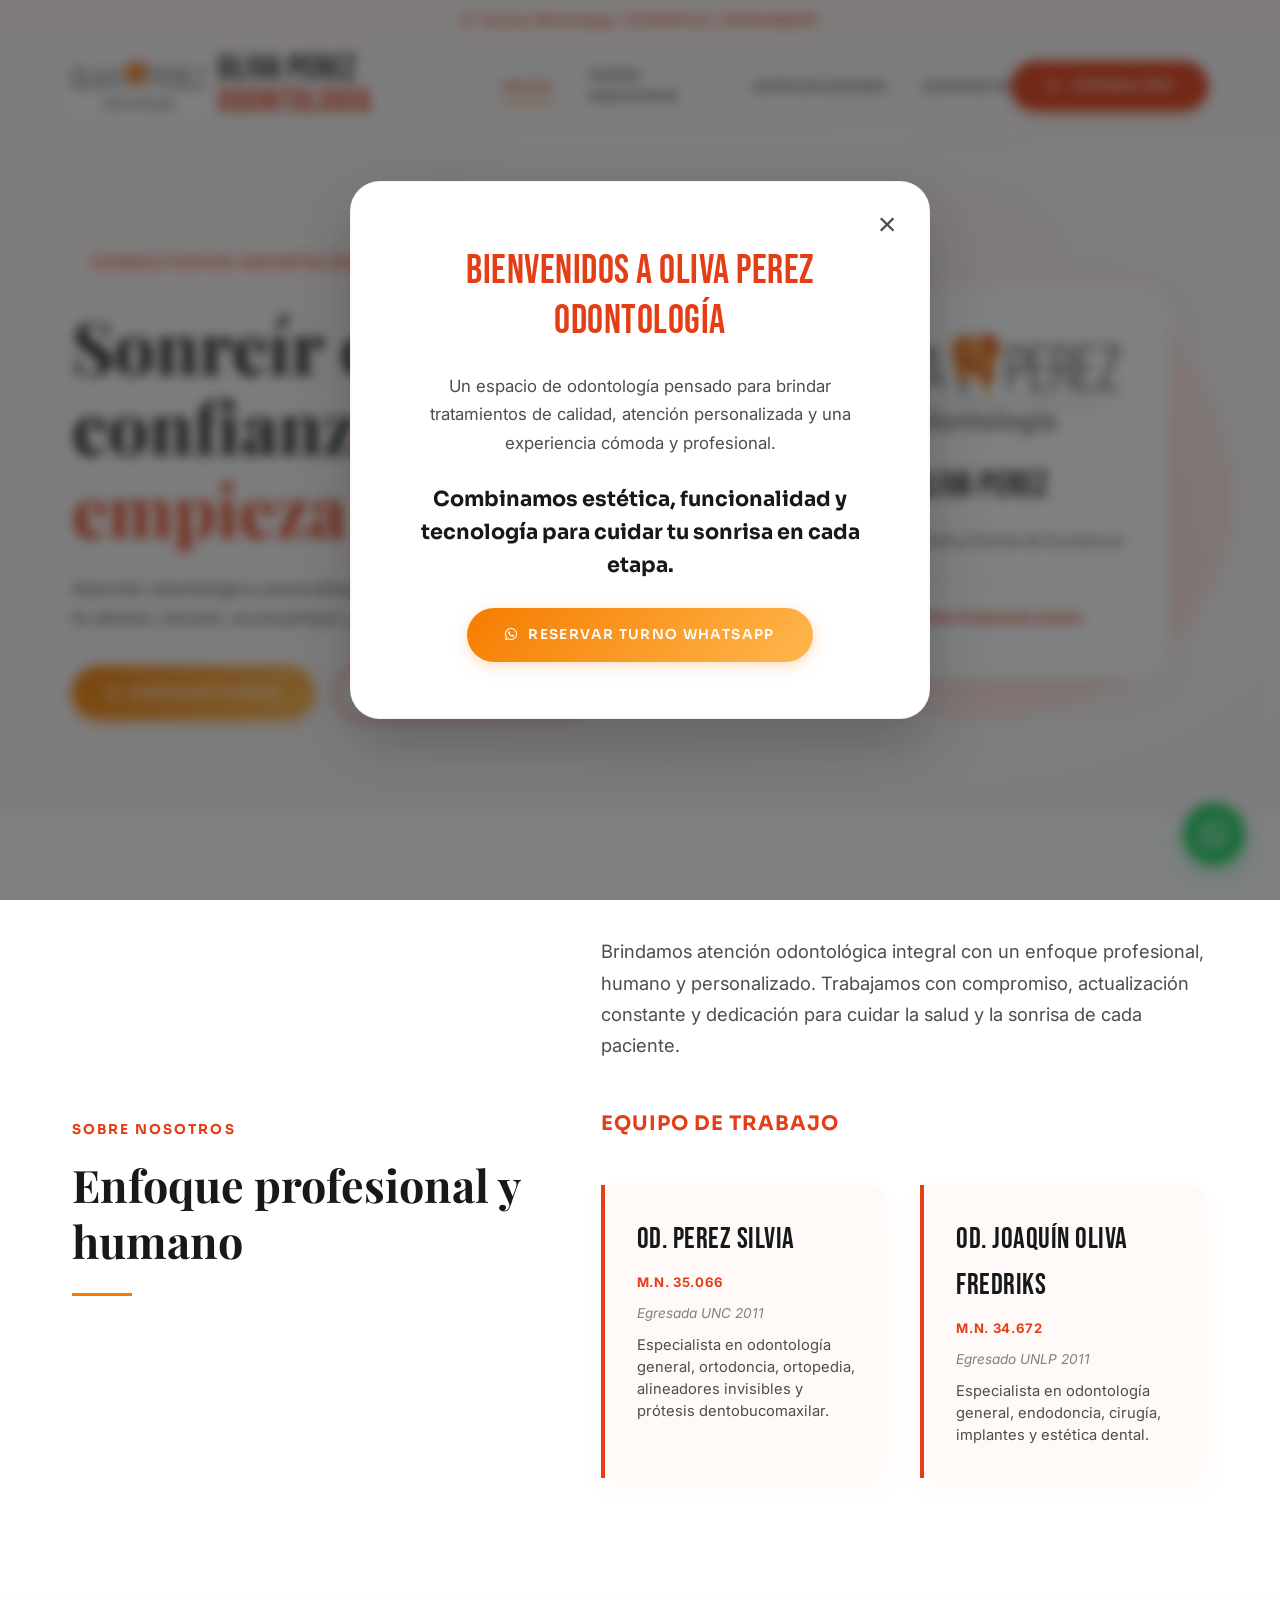
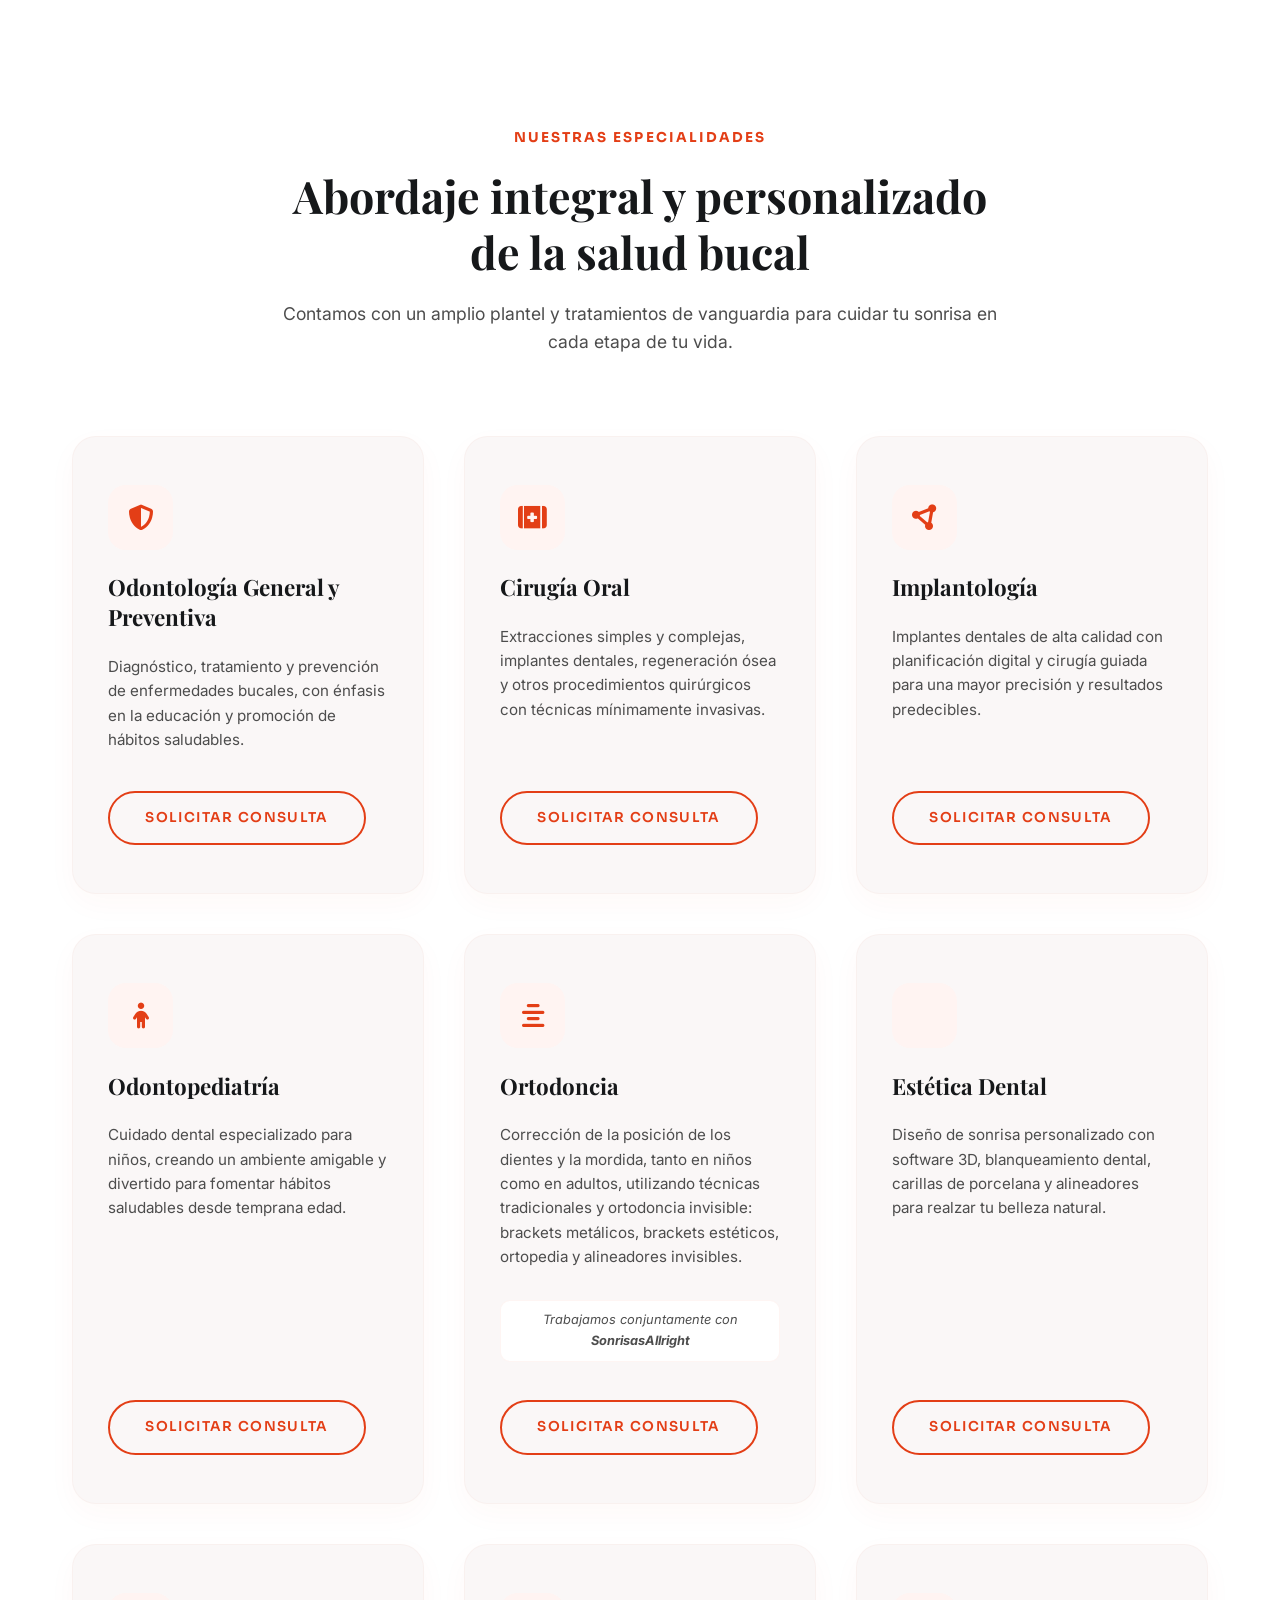
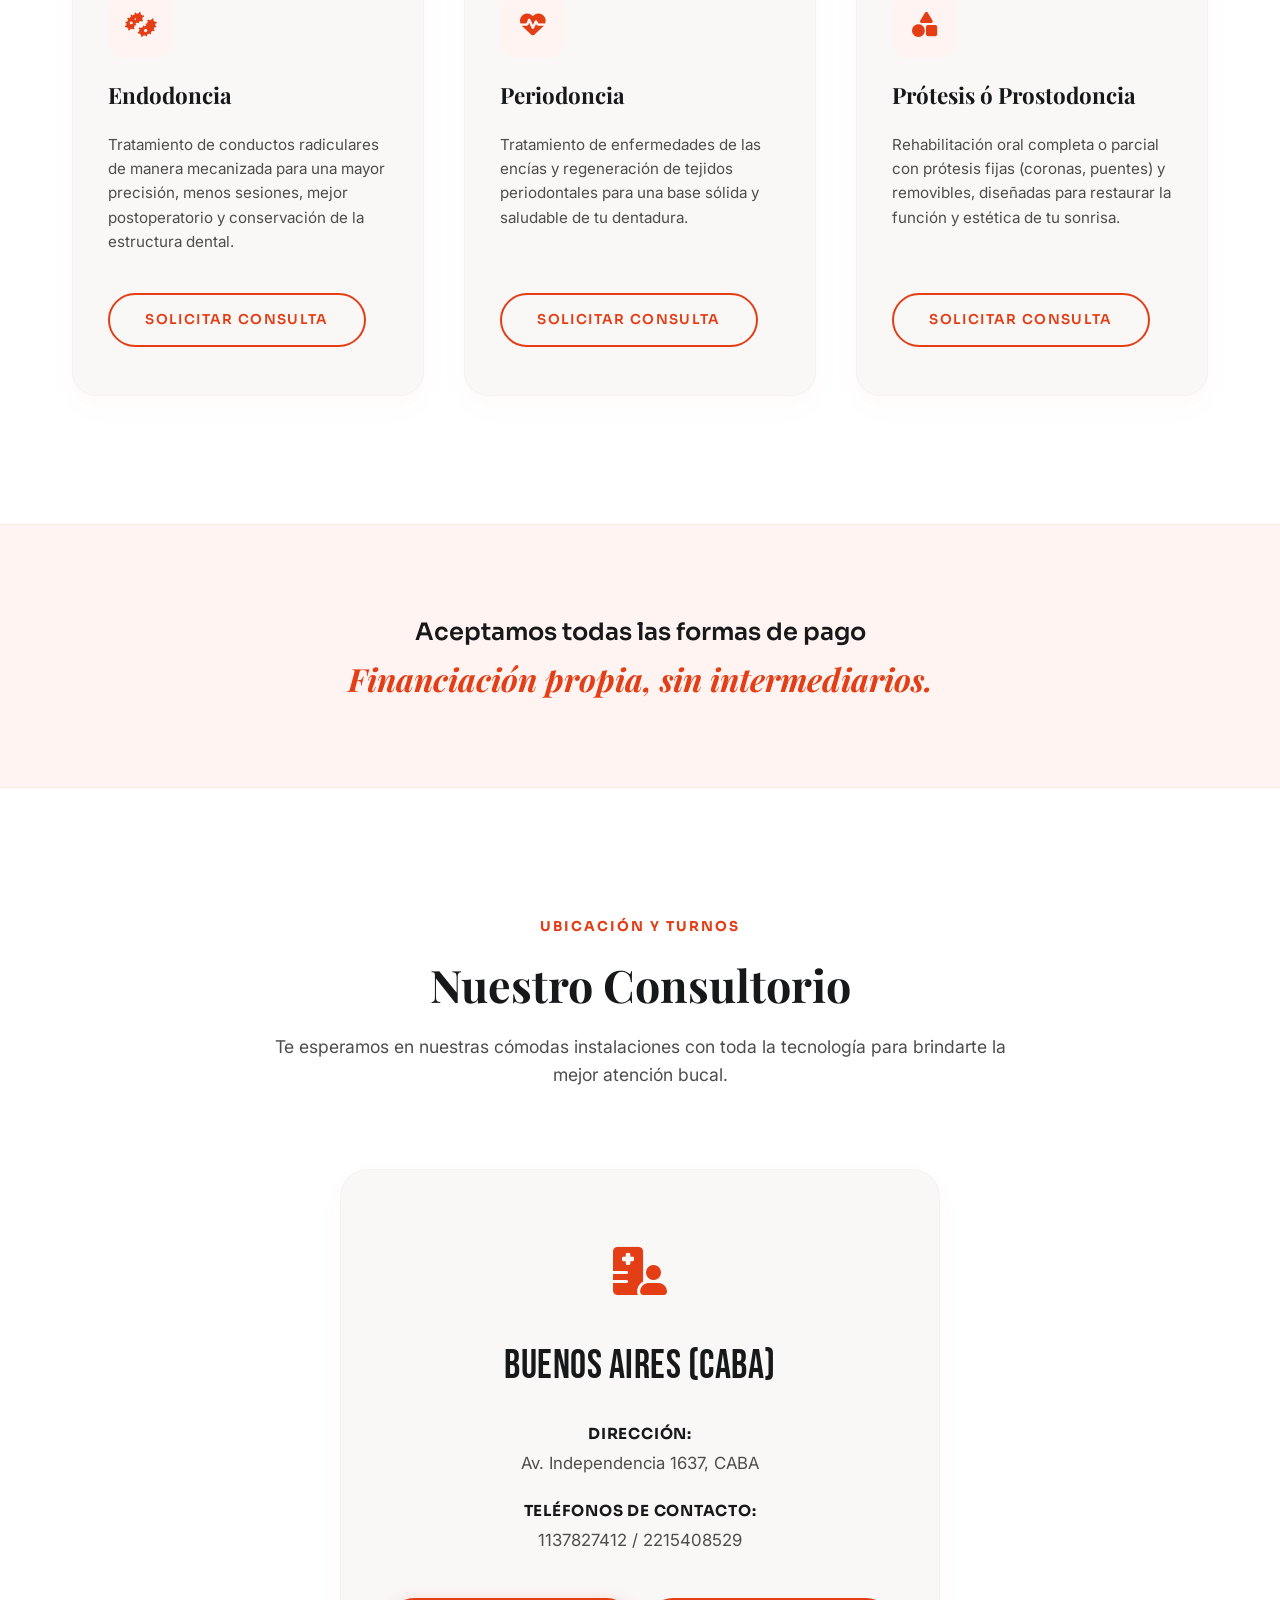
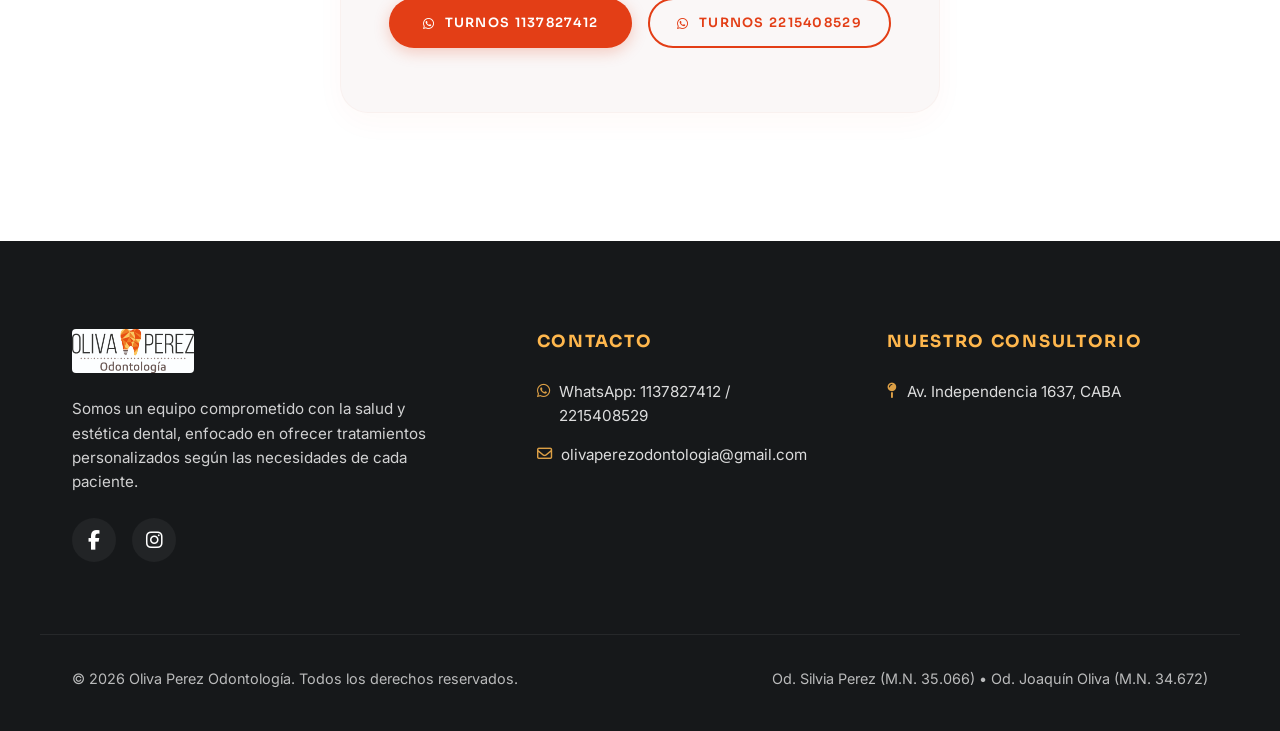
==== commit 82f0c07b: "feat: re-branding completo a Oliva Perez Odontologia, logo oficial, Bebas Neue y unificacion de sede" ====
--- a/index.html
+++ b/index.html
@@ -3,44 +3,44 @@
 <head>
     <meta charset="UTF-8">
     <meta name="viewport" content="width=device-width, initial-scale=1.0">
-    <title>Odontología Sil – Clínica de avanzada y salud integral</title>
+    <title>Oliva Perez Odontología – Consultorios Odontológicos</title>
     
-    <!-- Meta tags for search optimization -->
-    <meta name="description" content="Te ofrecemos un servicio integral de odontología de avanzada de la mano de la Dra. Sil. Especialidades, estudios digitales y sedes en La Plata, City Bell y Gonnet.">
+    <!-- Meta tags for SEO -->
+    <meta name="description" content="Oliva Perez Odontología. Un espacio pensado para brindar tratamientos de calidad, atención personalizada y una experiencia cómoda y profesional en CABA.">
     <meta name="robots" content="index, follow">
     
     <!-- CSS Stylesheet -->
     <link rel="stylesheet" href="styles.css">
     
-    <!-- FontAwesome CDN for premium vector icons -->
+    <!-- FontAwesome CDN for premium icons -->
     <link rel="stylesheet" href="https://cdnjs.cloudflare.com/ajax/libs/font-awesome/6.4.0/css/all.min.css">
 </head>
 <body>
 
     <!-- Top contact announcement bar -->
     <div class="top-bar">
-        <i class="fa-brands fa-whatsapp"></i> Turnos WhatsApp Sede Central: +54 9 221 564-4414
+        <i class="fa-brands fa-whatsapp"></i> Turnos WhatsApp: 1137827412 / 2215408529
     </div>
 
     <!-- Main Header -->
     <header id="main-header">
         <div class="container nav-wrapper">
             <a href="#" class="logo">
-                <div class="logo-symbol">S</div>
-                <div class="logo-text">Odontología <span>Sil</span></div>
+                <img src="logo.jpg" alt="Oliva Perez Odontología">
+                <div class="logo-text">Oliva Perez <span>Odontología</span></div>
             </a>
             
             <nav>
                 <ul class="nav-menu" id="nav-menu">
-                    <li><a href="#" class="nav-link active" id="link-inicio">Inicio</a></li>
-                    <li><a href="#sobre-nosotros" class="nav-link" id="link-sobre">Sobre Nosotros</a></li>
-                    <li><a href="#especialidades" class="nav-link" id="link-especialidades">Especialidades</a></li>
-                    <li><a href="#clinicas" class="nav-link" id="link-sedes">Sedes</a></li>
+                    <li><a href="#" class="nav-link active">Inicio</a></li>
+                    <li><a href="#sobre-nosotros" class="nav-link">Sobre Nosotros</a></li>
+                    <li><a href="#especialidades" class="nav-link">Especialidades</a></li>
+                    <li><a href="#clinicas" class="nav-link">Contacto</a></li>
                 </ul>
             </nav>
             
             <div class="nav-actions">
-                <a href="https://wa.me/5492215644414" target="_blank" class="btn btn-primary" id="btn-consultas">
+                <a href="https://wa.me/5491137827412" target="_blank" class="btn btn-primary" id="btn-consultas">
                     <i class="fa-regular fa-comment"></i> Consultas
                 </a>
                 <button class="menu-toggle" id="menu-toggle" aria-label="Abrir menú de navegación">
@@ -54,11 +54,11 @@
     <section class="hero" id="inicio">
         <div class="container hero-grid">
             <div class="hero-content">
-                <span class="hero-tagline">Clínica Odontológica y de Salud Integral</span>
-                <h1 class="hero-title">Odontología <span>de Avanzada</span></h1>
-                <p class="hero-desc">Somos un centro de excelencia en salud bucal que combina la experiencia de un equipo multidisciplinario altamente capacitado con la tecnología más avanzada. Garantizamos un abordaje integral y personalizado de cada caso, ofreciendo soluciones a medida con resultados predecibles.</p>
+                <span class="hero-tagline">Consultorios Odontológicos</span>
+                <h1 class="hero-title">Sonreír con confianza <span>empieza acá</span></h1>
+                <p class="hero-desc">Atención odontológica personalizada en un espacio pensado para que te sientas cómodo, acompañado y seguro en cada consulta.</p>
                 <div class="hero-buttons">
-                    <a href="https://wa.me/5492215644414" target="_blank" class="btn btn-gold">
+                    <a href="https://wa.me/5491137827412" target="_blank" class="btn btn-gold">
                         <i class="fa-brands fa-whatsapp"></i> Reservar Turno
                     </a>
                     <a href="#especialidades" class="btn btn-outline">Ver Especialidades</a>
@@ -67,52 +67,46 @@
             <div class="hero-visual">
                 <div class="hero-visual-bg"></div>
                 <div class="hero-card">
-                    <div class="hero-card-icon">
-                        <i class="fa-solid fa-tooth"></i>
-                    </div>
-                    <h3>Dra. Sil</h3>
-                    <p>Odontología y Estética de Precisión</p>
-                    <div style="width: 100%; height: 1px; background-color: var(--color-bg-rose-light); margin: 0.5rem 0;"></div>
-                    <span style="font-family: var(--font-subheading); font-size: 0.8rem; font-weight: 700; color: var(--color-rose-dark); text-transform: uppercase; letter-spacing: 0.05em;">Matrícula Profesional 14.671</span>
-                </div>
-            </div>
-        </div>
-    </section>
-
-    <!-- About Section -->
+                    <img src="logo.jpg" alt="Oliva Perez Odontología Logo">
+                    <h3>Oliva Perez</h3>
+                    <p>Cuidado y Estética Dental de Excelencia</p>
+                    <div style="width: 100%; height: 1px; background-color: var(--color-bg-orange-light); margin: 0.5rem 0;"></div>
+                    <span style="font-family: var(--font-subheading); font-size: 0.8rem; font-weight: 700; color: var(--color-orange-red); text-transform: uppercase; letter-spacing: 0.05em;">Atención Personalizada</span>
+                </div>
+            </div>
+        </div>
+    </section>
+
+    <!-- About Section & Medical Team -->
     <section class="about" id="sobre-nosotros">
         <div class="container about-grid">
             <div class="about-header">
                 <span class="section-tag">Sobre Nosotros</span>
-                <h2>Compromiso con tu salud bucal</h2>
+                <h2>Enfoque profesional y humano</h2>
             </div>
             <div class="about-body">
                 <p class="about-text">
-                    Nuestro compromiso con la formación continua conjuntamente con el trabajo en equipo garantizan un abordaje integral y personalizado de cada caso, ofreciendo soluciones a medida, con resultados predecibles. Abordamos cada tratamiento dental con la máxima calidez y dedicación.
+                    Brindamos atención odontológica integral con un enfoque profesional, humano y personalizado. Trabajamos con compromiso, actualización constante y dedicación para cuidar la salud y la sonrisa de cada paciente.
                 </p>
-                <div class="about-badge">
-                    <h4>Equipo Multidisciplinario</h4>
-                    <p>Liderado por la Dra. Sil • M.P. 14.671</p>
-                </div>
-            </div>
-        </div>
-    </section>
-
-    <!-- Precision Technology Section -->
-    <section class="tech">
-        <div class="container tech-grid">
-            <div class="tech-content">
-                <span class="tech-tag">EL FUTURO DE LA SONRISA</span>
-                <h2>Tecnología <span>de Precisión</span></h2>
-                <p class="tech-desc">En Odontología Sil, la tecnología es una herramienta fundamental para lograr resultados óptimos. Utilizamos escáneres intraorales 3D, radiografías digitales, y software de diseño de sonrisas y planificación de tratamientos para ofrecer una atención odontológica de vanguardia, siempre adaptada a las necesidades individuales de cada paciente.</p>
-            </div>
-            <div>
-                <div class="tech-card">
-                    <div class="tech-card-icon">
-                        <i class="fa-solid fa-wand-magic-sparkles"></i>
-                    </div>
-                    <h3>Estudios Digitales 3D</h3>
-                    <p>Escaneo intraoral sin moldes tradicionales para una planificación dental más cómoda, rápida y exacta.</p>
+                
+                <h3 style="font-family: var(--font-subheading); font-size: 1.25rem; font-weight: 700; text-transform: uppercase; letter-spacing: 1px; color: var(--color-orange-red); margin-top: 1rem;">Equipo de Trabajo</h3>
+                
+                <div class="doctors-team">
+                    <!-- Doctor 1 Profile -->
+                    <div class="doctor-profile-card">
+                        <h4>Od. Perez Silvia</h4>
+                        <span class="doctor-mn">M.N. 35.066</span>
+                        <span class="doctor-studies">Egresada UNC 2011</span>
+                        <p class="doctor-specialization">Especialista en odontología general, ortodoncia, ortopedia, alineadores invisibles y prótesis dentobucomaxilar.</p>
+                    </div>
+                    
+                    <!-- Doctor 2 Profile -->
+                    <div class="doctor-profile-card">
+                        <h4>Od. Joaquín Oliva Fredriks</h4>
+                        <span class="doctor-mn">M.N. 34.672</span>
+                        <span class="doctor-studies">Egresado UNLP 2011</span>
+                        <p class="doctor-specialization">Especialista en odontología general, endodoncia, cirugía, implantes y estética dental.</p>
+                    </div>
                 </div>
             </div>
         </div>
@@ -122,9 +116,9 @@
     <section class="specialties" id="especialidades">
         <div class="container">
             <div class="section-header">
-                <span class="section-tag">Nuestros Tratamientos</span>
-                <h2>Abordaje Integral y Personalizado de la salud bucal</h2>
-                <p class="section-desc">Contamos con profesionales especializados en todas las áreas de la odontología clínica para brindarte la mejor comodidad en tus tratamientos.</p>
+                <span class="section-tag">Nuestras Especialidades</span>
+                <h2>Abordaje integral y personalizado de la salud bucal</h2>
+                <p class="section-desc">Contamos con un amplio plantel y tratamientos de vanguardia para cuidar tu sonrisa en cada etapa de tu vida.</p>
             </div>
             
             <div class="specialties-grid">
@@ -136,7 +130,7 @@
                     </div>
                     <h3 class="specialty-title">Odontología General y Preventiva</h3>
                     <p class="specialty-desc">Diagnóstico, tratamiento y prevención de enfermedades bucales, con énfasis en la educación y promoción de hábitos saludables.</p>
-                    <a href="https://wa.me/5492215644414" target="_blank" class="btn btn-outline specialty-action">Solicitar consulta</a>
+                    <a href="https://wa.me/5491137827412" target="_blank" class="btn btn-outline specialty-action">Solicitar consulta</a>
                 </div>
                 
                 <!-- Specialty 2 -->
@@ -146,7 +140,7 @@
                     </div>
                     <h3 class="specialty-title">Cirugía Oral</h3>
                     <p class="specialty-desc">Extracciones simples y complejas, implantes dentales, regeneración ósea y otros procedimientos quirúrgicos con técnicas mínimamente invasivas.</p>
-                    <a href="https://wa.me/5492215644414" target="_blank" class="btn btn-outline specialty-action">Solicitar consulta</a>
+                    <a href="https://wa.me/5491137827412" target="_blank" class="btn btn-outline specialty-action">Solicitar consulta</a>
                 </div>
                 
                 <!-- Specialty 3 -->
@@ -156,7 +150,7 @@
                     </div>
                     <h3 class="specialty-title">Implantología</h3>
                     <p class="specialty-desc">Implantes dentales de alta calidad con planificación digital y cirugía guiada para una mayor precisión y resultados predecibles.</p>
-                    <a href="https://wa.me/5492215644414" target="_blank" class="btn btn-outline specialty-action">Solicitar consulta</a>
+                    <a href="https://wa.me/5491137827412" target="_blank" class="btn btn-outline specialty-action">Solicitar consulta</a>
                 </div>
                 
                 <!-- Specialty 4 -->
@@ -166,7 +160,7 @@
                     </div>
                     <h3 class="specialty-title">Odontopediatría</h3>
                     <p class="specialty-desc">Cuidado dental especializado para niños, creando un ambiente amigable y divertido para fomentar hábitos saludables desde temprana edad.</p>
-                    <a href="https://wa.me/5492215644414" target="_blank" class="btn btn-outline specialty-action">Solicitar consulta</a>
+                    <a href="https://wa.me/5491137827412" target="_blank" class="btn btn-outline specialty-action">Solicitar consulta</a>
                 </div>
                 
                 <!-- Specialty 5 -->
@@ -177,9 +171,9 @@
                     <h3 class="specialty-title">Ortodoncia</h3>
                     <p class="specialty-desc">Corrección de la posición de los dientes y la mordida, tanto en niños como en adultos, utilizando técnicas tradicionales y ortodoncia invisible: brackets metálicos, brackets estéticos, ortopedia y alineadores invisibles.</p>
                     <div class="specialty-partnership">
-                        Trabajamos conjuntamente con <strong>BeAlineadores</strong>
-                    </div>
-                    <a href="https://wa.me/5492215644414" target="_blank" class="btn btn-outline specialty-action">Solicitar consulta</a>
+                        Trabajamos conjuntamente con <strong>SonrisasAllright</strong>
+                    </div>
+                    <a href="https://wa.me/5491137827412" target="_blank" class="btn btn-outline specialty-action">Solicitar consulta</a>
                 </div>
                 
                 <!-- Specialty 6 -->
@@ -188,11 +182,8 @@
                         <i class="fa-solid fa-sparkles"></i>
                     </div>
                     <h3 class="specialty-title">Estética Dental</h3>
-                    <p class="specialty-desc">Diseño de sonrisa personalizado con software 3D, blanqueamiento dental, carillas de porcelana y ortodoncia invisible, para realzar su belleza natural manteniendo la armonía facial.</p>
-                    <div class="specialty-partnership">
-                        Trabajamos conjuntamente con <strong>Growbe Alineadores Invisibles</strong>
-                    </div>
-                    <a href="https://wa.me/5492215644414" target="_blank" class="btn btn-outline specialty-action">Solicitar consulta</a>
+                    <p class="specialty-desc">Diseño de sonrisa personalizado con software 3D, blanqueamiento dental, carillas de porcelana y alineadores para realzar tu belleza natural.</p>
+                    <a href="https://wa.me/5491137827412" target="_blank" class="btn btn-outline specialty-action">Solicitar consulta</a>
                 </div>
                 
                 <!-- Specialty 7 -->
@@ -202,7 +193,7 @@
                     </div>
                     <h3 class="specialty-title">Endodoncia</h3>
                     <p class="specialty-desc">Tratamiento de conductos radiculares de manera mecanizada para una mayor precisión, menos sesiones, mejor postoperatorio y conservación de la estructura dental.</p>
-                    <a href="https://wa.me/5492215644414" target="_blank" class="btn btn-outline specialty-action">Solicitar consulta</a>
+                    <a href="https://wa.me/5491137827412" target="_blank" class="btn btn-outline specialty-action">Solicitar consulta</a>
                 </div>
                 
                 <!-- Specialty 8 -->
@@ -212,7 +203,7 @@
                     </div>
                     <h3 class="specialty-title">Periodoncia</h3>
                     <p class="specialty-desc">Tratamiento de enfermedades de las encías y regeneración de tejidos periodontales para una base sólida y saludable de tu dentadura.</p>
-                    <a href="https://wa.me/5492215644414" target="_blank" class="btn btn-outline specialty-action">Solicitar consulta</a>
+                    <a href="https://wa.me/5491137827412" target="_blank" class="btn btn-outline specialty-action">Solicitar consulta</a>
                 </div>
                 
                 <!-- Specialty 9 -->
@@ -222,34 +213,10 @@
                     </div>
                     <h3 class="specialty-title">Prótesis ó Prostodoncia</h3>
                     <p class="specialty-desc">Rehabilitación oral completa o parcial con prótesis fijas (coronas, puentes) y removibles, diseñadas para restaurar la función y estética de tu sonrisa.</p>
-                    <a href="https://wa.me/5492215644414" target="_blank" class="btn btn-outline specialty-action">Solicitar consulta</a>
-                </div>
-                
-            </div>
-        </div>
-    </section>
-
-    <!-- Medical & Esthetics Split Layout -->
-    <section class="split-banner">
-        <div class="split-side split-medical">
-            <span class="split-tag">Especialidades Médicas</span>
-            <h2>Salud Integral</h2>
-            <p class="split-desc">Abordamos tu salud de forma global con el apoyo de profesionales de la salud integrativa y clínica médica.</p>
-            <ul class="split-list">
-                <li>Medicina clínica</li>
-                <li>Medicina clínica del dolor</li>
-                <li>Psicología (Adolescentes y adultos)</li>
-            </ul>
-        </div>
-        <div class="split-side split-esthetic">
-            <span class="split-tag">Estética</span>
-            <h2>Estética Facial y Corporal</h2>
-            <p class="split-desc">Cuidado y rejuvenecimiento cutáneo con técnicas especializadas de vanguardia para realzar tu belleza y bienestar corporal.</p>
-            <ul class="split-list">
-                <li>Tratamientos faciales rejuvenecedores</li>
-                <li>Tratamientos corporales estéticos</li>
-                <li>Armonización integral de rasgos faciales</li>
-            </ul>
+                    <a href="https://wa.me/5491137827412" target="_blank" class="btn btn-outline specialty-action">Solicitar consulta</a>
+                </div>
+                
+            </div>
         </div>
     </section>
 
@@ -261,57 +228,34 @@
         </div>
     </section>
 
-    <!-- Locations & Branches Section -->
+    <!-- Locations & Branch Section -->
     <section class="locations" id="clinicas">
         <div class="container">
             <div class="section-header">
-                <span class="section-tag">Nuestras Clínicas</span>
-                <h2>Ubicaciones y Sedes de Atención</h2>
-                <p class="section-desc">Te atendemos en nuestros consultorios con el equipamiento digital más avanzado e instalaciones de primer nivel.</p>
-            </div>
-            
-            <div class="locations-grid">
-                
-                <!-- Sede La Plata -->
+                <span class="section-tag">Ubicación y Turnos</span>
+                <h2>Nuestro Consultorio</h2>
+                <p class="section-desc">Te esperamos en nuestras cómodas instalaciones con toda la tecnología para brindarte la mejor atención bucal.</p>
+            </div>
+            
+            <div class="locations-single-wrapper">
                 <div class="location-card">
                     <div class="location-card-icon">
                         <i class="fa-solid fa-hospital-user"></i>
                     </div>
-                    <h3 class="location-name">La Plata</h3>
+                    <h3 class="location-name">Buenos Aires (CABA)</h3>
                     <div class="location-info">
-                        <p><strong>Teléfono:</strong>(0221) 564-4414</p>
-                        <p><strong>Dirección:</strong>Av. 72 nº 1214 (e/ 19 y 20)</p>
-                    </div>
-                    <a href="https://wa.me/5492215644414" target="_blank" class="btn btn-outline location-action">WhatsApp / Turnos</a>
-                </div>
-                
-                <!-- Sede City Bell -->
-                <div class="location-card">
-                    <div class="location-card-icon">
-                        <i class="fa-solid fa-tree-city"></i>
-                    </div>
-                    <h3 class="location-name">City Bell</h3>
-                    <div class="location-info">
-                        <p><strong>Teléfono:</strong>0221 621-7472</p>
-                        <p><strong>Dirección:</strong>Cantilo 473 nº 1215 (e/ 17 y 19)</p>
-                    </div>
-                    <a href="https://wa.me/5492216217472" target="_blank" class="btn btn-outline location-action">WhatsApp / Turnos</a>
-                </div>
-                
-                <!-- Sede Gonnet -->
-                <div class="location-card location-card-soon">
-                    <span class="location-badge">Próximamente</span>
-                    <div class="location-card-icon">
-                        <i class="fa-solid fa-map-pin"></i>
-                    </div>
-                    <h3 class="location-name">Gonnet</h3>
-                    <div class="location-info">
-                        <p><strong>Teléfono:</strong>0221 626-8888</p>
-                        <p><strong>Dirección:</strong>Cno. Gral. Belgrano y 492</p>
-                    </div>
-                    <a href="https://wa.me/5492216268888" target="_blank" class="btn btn-outline location-action">Más información</a>
-                </div>
-                
+                        <p><strong>Dirección:</strong> Av. Independencia 1637, CABA</p>
+                        <p><strong>Teléfonos de Contacto:</strong> 1137827412 / 2215408529</p>
+                    </div>
+                    <div class="location-actions-grid">
+                        <a href="https://wa.me/5491137827412" target="_blank" class="btn btn-primary">
+                            <i class="fa-brands fa-whatsapp"></i> Turnos 1137827412
+                        </a>
+                        <a href="https://wa.me/5492215408529" target="_blank" class="btn btn-outline">
+                            <i class="fa-brands fa-whatsapp"></i> Turnos 2215408529
+                        </a>
+                    </div>
+                </div>
             </div>
         </div>
     </section>
@@ -320,11 +264,8 @@
     <footer>
         <div class="container footer-grid">
             <div class="footer-brand">
-                <div class="logo">
-                    <div class="logo-symbol" style="box-shadow:none;">S</div>
-                    <div class="logo-text" style="color:#ffffff;">Odontología <span style="color:var(--color-rose-gold);">Sil</span></div>
-                </div>
-                <p class="footer-brand-desc">Servicio odontológico de avanzada y de salud integral. Abordaje personalizado con el más alto plantel de profesionales en La Plata y City Bell.</p>
+                <img src="logo.jpg" alt="Oliva Perez Odontología">
+                <p class="footer-brand-desc">Somos un equipo comprometido con la salud y estética dental, enfocado en ofrecer tratamientos personalizados según las necesidades de cada paciente.</p>
                 <div class="footer-socials">
                     <a href="#" class="footer-social-icon" aria-label="Facebook"><i class="fa-brands fa-facebook-f"></i></a>
                     <a href="#" class="footer-social-icon" aria-label="Instagram"><i class="fa-brands fa-instagram"></i></a>
@@ -334,29 +275,27 @@
             <div class="footer-column">
                 <h4 class="footer-title">Contacto</h4>
                 <ul class="footer-links">
-                    <li><i class="fa-brands fa-whatsapp"></i> Turnos WhatsApp: +54 9 221 564-4414</li>
-                    <li><i class="fa-regular fa-envelope"></i> info@odontologiasil.com.ar</li>
+                    <li><i class="fa-brands fa-whatsapp"></i> WhatsApp: 1137827412 / 2215408529</li>
+                    <li><i class="fa-regular fa-envelope"></i> olivaperezodontologia@gmail.com</li>
                 </ul>
             </div>
             
             <div class="footer-column">
-                <h4 class="footer-title">Nuestras Clínicas</h4>
+                <h4 class="footer-title">Nuestro Consultorio</h4>
                 <ul class="footer-links">
-                    <li>La Plata: Av. 72 nº 1214 (e/ 19 y 20)</li>
-                    <li>City Bell: Cantilo 473 nº 1215 (e/ 17 y 19)</li>
-                    <li>Gonnet: Cno. Gral. Belgrano y 492 (Próximamente)</li>
+                    <li><i class="fa-solid fa-map-pin"></i> Av. Independencia 1637, CABA</li>
                 </ul>
             </div>
         </div>
         
         <div class="container footer-bottom">
-            <p>&copy; 2026 Odontología Sil. Todos los derechos reservados.</p>
-            <p>Dra. Sil – Odontóloga Directora M.P. 14.671</p>
+            <p>&copy; 2026 Oliva Perez Odontología. Todos los derechos reservados.</p>
+            <p>Od. Silvia Perez (M.N. 35.066) • Od. Joaquín Oliva (M.N. 34.672)</p>
         </div>
     </footer>
 
     <!-- WhatsApp Floating Widget Button -->
-    <a href="https://wa.me/5492215644414" class="whatsapp-floating" target="_blank" aria-label="WhatsApp de turnos">
+    <a href="https://wa.me/5491137827412" class="whatsapp-floating" target="_blank" aria-label="WhatsApp de turnos">
         <i class="fa-brands fa-whatsapp"></i>
     </a>
 
@@ -364,12 +303,12 @@
     <div class="modal-overlay" id="welcome-modal">
         <div class="modal-window">
             <button class="modal-close-btn" id="modal-close-btn" aria-label="Cerrar modal de bienvenida">&times;</button>
-            <h2>¡Bienvenidos a Odontología Sil!</h2>
+            <h2>Bienvenidos a Oliva Perez Odontología</h2>
             <p class="modal-description">
-                Te ofrecemos un servicio integral de odontología de avanzada. Contamos con un amplio plantel de profesionales para abordar distintas especialidades, estudios digitales y dos sedes en La Plata y City Bell para brindarte la mejor atención y comodidad en tus tratamientos dentales.
+                Un espacio de odontología pensado para brindar tratamientos de calidad, atención personalizada y una experiencia cómoda y profesional.
             </p>
-            <p class="modal-highlight">Próximamente también en Gonnet</p>
-            <a href="https://wa.me/5492215644414" target="_blank" class="btn btn-gold modal-action-btn">
+            <p class="modal-highlight">Combinamos estética, funcionalidad y tecnología para cuidar tu sonrisa en cada etapa.</p>
+            <a href="https://wa.me/5491137827412" target="_blank" class="btn btn-gold modal-action-btn">
                 <i class="fa-brands fa-whatsapp"></i> Reservar Turno WhatsApp
             </a>
         </div>
--- a/styles.css
+++ b/styles.css
@@ -1,34 +1,35 @@
-@import url('https://fonts.googleapis.com/css2?family=Playfair+Display:ital,wght@0,400..900;1,400..900&family=Sora:wght@100..800&family=Inter:wght@300;400;500;600;700&display=swap');
-
-/* ==========================================================================
-   DESIGN TOKENS & SYSTEM VARIABLES
+@import url('https://fonts.googleapis.com/css2?family=Bebas+Neue&family=Playfair+Display:ital,wght@0,400..900;1,400..900&family=Sora:wght@100..800&family=Inter:wght@300;400;500;600;700&display=swap');
+
+/* ==========================================================================
+   DESIGN TOKENS & SYSTEM VARIABLES (Oliva Perez Odontología)
    ========================================================================== */
 :root {
-    /* Color Palette - Premium Feminine Rose Gold Theme */
+    /* Color Palette - Official Brand Colors (Orange & Charcoal Theme) */
     --color-bg-light: #FAF7F7;
     --color-bg-white: #FFFFFF;
-    --color-bg-rose-soft: #FFF0F2;
-    --color-bg-rose-light: #FCE8EB;
-    --color-bg-rose-ultra: #FFF5F6;
-    
-    --color-text-dark: #2D2527;
-    --color-text-muted: #6B5E61;
-    
-    --color-rose-dark: #B06A78;
-    --color-rose-primary: #D897A4;
-    --color-gold: #C5A880;
-    --color-gold-dark: #A58B65;
-    --color-rose-gold: #D4A373;
+    --color-bg-orange-soft: #FFF4F2;
+    --color-bg-orange-light: #FFE5E0;
+    --color-bg-orange-ultra: #FFF9F8;
+    
+    --color-text-dark: #16181A; /* K 100 Black */
+    --color-text-muted: #4D4D4D; /* K 70 Dark Gray */
+    --color-text-light: #808080; /* K 50 Light Gray */
+    
+    --color-orange-red: #E33E16; /* M 80, Y 100 Orange Red */
+    --color-orange-bright: #F57C00; /* M 60, Y 90 Bright Orange */
+    --color-yellow-gold: #FFB74D; /* M 25, Y 70 Yellow Gold */
+    --color-rose-gold: #FFB74D; /* Fallback same yellow gold */
     
     /* Typography */
+    --font-brand: 'Bebas Neue', sans-serif;
     --font-heading: 'Playfair Display', serif;
     --font-subheading: 'Sora', sans-serif;
     --font-body: 'Inter', sans-serif;
     
     /* Elevation & Shadows */
-    --shadow-subtle: 0 10px 30px rgba(176, 106, 120, 0.04);
-    --shadow-medium: 0 15px 40px rgba(176, 106, 120, 0.08);
-    --shadow-hover: 0 20px 40px rgba(176, 106, 120, 0.15);
+    --shadow-subtle: 0 10px 30px rgba(227, 62, 22, 0.03);
+    --shadow-medium: 0 15px 40px rgba(227, 62, 22, 0.06);
+    --shadow-hover: 0 20px 40px rgba(227, 62, 22, 0.12);
     
     /* Animation Speeds */
     --transition-smooth: all 0.4s cubic-bezier(0.4, 0, 0.2, 1);
@@ -79,8 +80,8 @@
 }
 
 h1 {
-    font-size: clamp(2.2rem, 5vw, 4rem);
-    line-height: 1.15;
+    font-size: clamp(2.5rem, 6vw, 4.5rem);
+    line-height: 1.1;
 }
 
 h2 {
@@ -107,49 +108,49 @@
     align-items: center;
     justify-content: center;
     gap: 0.6rem;
-    padding: 0.9rem 2rem;
+    padding: 0.9rem 2.2rem;
     border-radius: 50px;
     font-family: var(--font-subheading);
-    font-weight: 500;
+    font-weight: 600;
     font-size: 0.85rem;
     text-transform: uppercase;
-    letter-spacing: 0.08em;
+    letter-spacing: 0.1em;
     border: none;
     cursor: pointer;
     transition: var(--transition-smooth);
 }
 
 .btn-primary {
-    background-color: var(--color-rose-dark);
+    background-color: var(--color-orange-red);
     color: var(--color-bg-white);
-    box-shadow: 0 4px 15px rgba(176, 106, 120, 0.25);
+    box-shadow: 0 4px 15px rgba(227, 62, 22, 0.25);
 }
 
 .btn-primary:hover {
-    background-color: var(--color-rose-primary);
+    background-color: var(--color-orange-bright);
     transform: translateY(-2px);
-    box-shadow: 0 6px 20px rgba(176, 106, 120, 0.35);
+    box-shadow: 0 6px 20px rgba(227, 62, 22, 0.35);
 }
 
 .btn-gold {
-    background: linear-gradient(135deg, var(--color-gold) 0%, var(--color-rose-gold) 100%);
+    background: linear-gradient(135deg, var(--color-orange-bright) 0%, var(--color-yellow-gold) 100%);
     color: var(--color-bg-white);
-    box-shadow: 0 4px 15px rgba(212, 163, 115, 0.25);
+    box-shadow: 0 4px 15px rgba(245, 124, 0, 0.25);
 }
 
 .btn-gold:hover {
     transform: translateY(-2px);
-    box-shadow: 0 6px 20px rgba(212, 163, 115, 0.35);
+    box-shadow: 0 6px 20px rgba(245, 124, 0, 0.35);
 }
 
 .btn-outline {
     background-color: transparent;
-    color: var(--color-rose-dark);
-    border: 2px solid var(--color-rose-dark);
+    color: var(--color-orange-red);
+    border: 2px solid var(--color-orange-red);
 }
 
 .btn-outline:hover {
-    background-color: var(--color-rose-dark);
+    background-color: var(--color-orange-red);
     color: var(--color-bg-white);
     transform: translateY(-2px);
 }
@@ -158,15 +159,15 @@
    HEADER & NAVIGATION BAR
    ========================================================================== */
 .top-bar {
-    background-color: var(--color-bg-rose-soft);
-    padding: 0.5rem 0;
-    font-size: 0.8rem;
+    background-color: var(--color-bg-orange-soft);
+    padding: 0.6rem 0;
+    font-size: 0.82rem;
     text-align: center;
     font-family: var(--font-subheading);
-    font-weight: 500;
-    color: var(--color-rose-dark);
+    font-weight: 600;
+    color: var(--color-orange-red);
     letter-spacing: 0.08em;
-    border-bottom: 1px solid var(--color-bg-rose-light);
+    border-bottom: 1px solid var(--color-bg-orange-light);
 }
 
 header {
@@ -175,7 +176,7 @@
     position: sticky;
     top: 0;
     z-index: 100;
-    border-bottom: 1px solid rgba(176, 106, 120, 0.06);
+    border-bottom: 1px solid rgba(227, 62, 22, 0.06);
     transition: var(--transition-smooth);
 }
 
@@ -183,7 +184,7 @@
     display: flex;
     justify-content: space-between;
     align-items: center;
-    height: 85px;
+    height: 90px;
 }
 
 .logo {
@@ -192,31 +193,23 @@
     gap: 0.8rem;
 }
 
-.logo-symbol {
-    width: 42px;
-    height: 42px;
-    background: linear-gradient(135deg, var(--color-rose-primary) 0%, var(--color-gold) 100%);
-    border-radius: 50%;
-    display: flex;
-    align-items: center;
-    justify-content: center;
-    color: var(--color-bg-white);
-    font-family: var(--font-heading);
-    font-weight: 700;
-    font-size: 1.4rem;
-    box-shadow: 0 4px 10px rgba(216, 151, 164, 0.3);
+.logo img {
+    height: 48px;
+    width: auto;
+    border-radius: 4px;
 }
 
 .logo-text {
-    font-family: var(--font-heading);
-    font-size: 1.5rem;
-    font-weight: 700;
+    font-family: var(--font-brand);
+    font-size: 2.1rem;
+    font-weight: 400;
     color: var(--color-text-dark);
-    letter-spacing: 0.5px;
+    letter-spacing: 1px;
+    line-height: 1;
 }
 
 .logo-text span {
-    color: var(--color-rose-dark);
+    color: var(--color-orange-red);
 }
 
 .nav-menu {
@@ -244,7 +237,7 @@
     left: 0;
     width: 0;
     height: 2px;
-    background-color: var(--color-rose-primary);
+    background-color: var(--color-orange-bright);
     transition: var(--transition-fast);
 }
 
@@ -257,7 +250,7 @@
 }
 
 .nav-link.active {
-    color: var(--color-rose-dark);
+    color: var(--color-orange-red);
 }
 
 .nav-link.active::after {
@@ -285,8 +278,8 @@
    ========================================================================== */
 .hero {
     padding: 7rem 0 6rem;
-    background: radial-gradient(circle at 75% 25%, var(--color-bg-rose-soft) 0%, var(--color-bg-light) 65%);
-    min-height: calc(85vh - 85px);
+    background: radial-gradient(circle at 75% 25%, var(--color-bg-orange-soft) 0%, var(--color-bg-light) 65%);
+    min-height: calc(85vh - 90px);
     display: flex;
     align-items: center;
 }
@@ -310,18 +303,16 @@
     font-size: 0.85rem;
     text-transform: uppercase;
     letter-spacing: 0.15em;
-    color: var(--color-rose-dark);
+    color: var(--color-orange-red);
     font-weight: 700;
-    background-color: var(--color-bg-rose-soft);
+    background-color: var(--color-bg-orange-soft);
     padding: 0.4rem 1.2rem;
     border-radius: 50px;
-    border: 1px solid var(--color-bg-rose-light);
+    border: 1px solid var(--color-bg-orange-light);
 }
 
 .hero-title span {
-    color: var(--color-rose-dark);
-    font-style: italic;
-    font-weight: 400;
+    color: var(--color-orange-red);
     display: block;
     margin-top: 0.3rem;
 }
@@ -350,7 +341,7 @@
     position: absolute;
     width: 110%;
     height: 110%;
-    background: linear-gradient(135deg, var(--color-bg-rose-soft) 0%, var(--color-bg-rose-light) 100%);
+    background: linear-gradient(135deg, var(--color-bg-orange-soft) 0%, var(--color-bg-orange-light) 100%);
     border-radius: 65% 35% 50% 50% / 40% 50% 50% 60%;
     z-index: 1;
     animation: morphing-blob 15s infinite alternate ease-in-out;
@@ -365,7 +356,7 @@
     width: 100%;
     max-width: 380px;
     box-shadow: var(--shadow-medium);
-    border: 1px solid rgba(176, 106, 120, 0.05);
+    border: 1px solid rgba(227, 62, 22, 0.05);
     text-align: center;
     display: flex;
     flex-direction: column;
@@ -373,23 +364,18 @@
     gap: 1.2rem;
 }
 
-.hero-card-icon {
-    width: 80px;
-    height: 80px;
-    background-color: var(--color-bg-rose-soft);
-    border-radius: 50%;
-    display: flex;
-    align-items: center;
-    justify-content: center;
-    font-size: 2.5rem;
-    color: var(--color-rose-dark);
+.hero-card img {
+    max-height: 100px;
+    width: auto;
+    border-radius: 8px;
     margin-bottom: 0.5rem;
 }
 
 .hero-card h3 {
-    font-family: var(--font-heading);
-    font-size: 1.6rem;
-    font-weight: 700;
+    font-family: var(--font-brand);
+    font-size: 2.2rem;
+    letter-spacing: 0.5px;
+    font-weight: 400;
 }
 
 .hero-card p {
@@ -404,7 +390,7 @@
 }
 
 /* ==========================================================================
-   ABOUT / SOBRE SIL SECTION
+   ABOUT / SOBRE NOSOTROS SECTION
    ========================================================================== */
 .about {
     padding: 7.5rem 0;
@@ -430,7 +416,7 @@
     display: block;
     width: 60px;
     height: 3px;
-    background-color: var(--color-rose-primary);
+    background-color: var(--color-orange-bright);
     margin-top: 1.5rem;
 }
 
@@ -446,95 +432,57 @@
     line-height: 1.7;
 }
 
-.about-badge {
-    align-self: flex-start;
-    background-color: var(--color-bg-rose-ultra);
-    border-left: 4px solid var(--color-rose-dark);
-    padding: 1.8rem 2rem;
+/* Doctors team cards container */
+.doctors-team {
+    display: grid;
+    grid-template-columns: 1fr 1fr;
+    gap: 2rem;
+    margin-top: 1rem;
+}
+
+.doctor-profile-card {
+    background-color: var(--color-bg-orange-ultra);
+    border-left: 4px solid var(--color-orange-red);
+    padding: 2rem;
     border-radius: 0 20px 20px 0;
     display: flex;
     flex-direction: column;
-    gap: 0.4rem;
-}
-
-.about-badge h4 {
-    font-family: var(--font-subheading);
-    font-size: 1.1rem;
+    gap: 0.6rem;
+    box-shadow: var(--shadow-subtle);
+    transition: var(--transition-smooth);
+}
+
+.doctor-profile-card:hover {
+    transform: translateX(4px);
+    box-shadow: var(--shadow-medium);
+}
+
+.doctor-profile-card h4 {
+    font-family: var(--font-brand);
+    font-size: 1.8rem;
     color: var(--color-text-dark);
+    font-weight: 400;
+    letter-spacing: 0.5px;
+}
+
+.doctor-mn {
+    font-size: 0.82rem;
+    color: var(--color-orange-red);
     font-weight: 700;
-}
-
-.about-badge p {
-    font-size: 0.9rem;
-    color: var(--color-rose-dark);
-    font-weight: 600;
     text-transform: uppercase;
     letter-spacing: 0.05em;
 }
 
-/* ==========================================================================
-   TECH DE PRECISIÓN SECTION
-   ========================================================================== */
-.tech {
-    padding: 7.5rem 0;
-    background-color: var(--color-bg-light);
-}
-
-.tech-grid {
-    display: grid;
-    grid-template-columns: 1.1fr 0.9fr;
-    gap: 5rem;
-    align-items: center;
-}
-
-.tech-content {
-    display: flex;
-    flex-direction: column;
-    gap: 1.5rem;
-}
-
-.tech-tag {
-    font-family: var(--font-subheading);
+.doctor-studies {
     font-size: 0.85rem;
-    text-transform: uppercase;
-    letter-spacing: 0.15em;
-    color: var(--color-gold-dark);
-    font-weight: 700;
-}
-
-.tech-content h2 span {
     font-style: italic;
-    font-weight: 400;
-    color: var(--color-gold);
-}
-
-.tech-desc {
-    font-size: 1.05rem;
+    color: var(--color-text-light);
+}
+
+.doctor-specialization {
+    font-size: 0.92rem;
     color: var(--color-text-muted);
-    line-height: 1.7;
-}
-
-.tech-card {
-    background-color: var(--color-bg-white);
-    border-radius: 24px;
-    padding: 4rem 2rem;
-    text-align: center;
-    border: 1px solid rgba(176, 106, 120, 0.04);
-    box-shadow: var(--shadow-medium);
-    display: flex;
-    flex-direction: column;
-    align-items: center;
-    gap: 1.2rem;
-}
-
-.tech-card-icon {
-    font-size: 3.5rem;
-    color: var(--color-gold);
-    margin-bottom: 0.5rem;
-}
-
-.tech-card h3 {
-    font-size: 1.5rem;
+    line-height: 1.5;
 }
 
 /* ==========================================================================
@@ -543,6 +491,7 @@
 .specialties {
     padding: 8rem 0;
     background-color: var(--color-bg-white);
+    border-top: 1px solid rgba(227, 62, 22, 0.03);
 }
 
 .section-header {
@@ -560,7 +509,7 @@
     font-size: 0.85rem;
     text-transform: uppercase;
     letter-spacing: 0.15em;
-    color: var(--color-rose-dark);
+    color: var(--color-orange-red);
     font-weight: 700;
 }
 
@@ -583,7 +532,7 @@
     display: flex;
     flex-direction: column;
     gap: 1.4rem;
-    border: 1px solid rgba(176, 106, 120, 0.03);
+    border: 1px solid rgba(227, 62, 22, 0.03);
     box-shadow: var(--shadow-subtle);
     transition: var(--transition-smooth);
     position: relative;
@@ -597,7 +546,7 @@
     left: 0;
     width: 100%;
     height: 4px;
-    background: linear-gradient(90deg, var(--color-rose-primary) 0%, var(--color-gold) 100%);
+    background: linear-gradient(90deg, var(--color-orange-red) 0%, var(--color-yellow-gold) 100%);
     opacity: 0;
     transition: var(--transition-smooth);
 }
@@ -615,18 +564,18 @@
 .specialty-icon-container {
     width: 65px;
     height: 65px;
-    background-color: var(--color-bg-rose-soft);
+    background-color: var(--color-bg-orange-soft);
     border-radius: 18px;
     display: flex;
     align-items: center;
     justify-content: center;
-    color: var(--color-rose-dark);
+    color: var(--color-orange-red);
     font-size: 1.6rem;
     transition: var(--transition-smooth);
 }
 
 .specialty-card:hover .specialty-icon-container {
-    background-color: var(--color-rose-dark);
+    background-color: var(--color-orange-red);
     color: var(--color-bg-white);
     transform: scale(1.05);
 }
@@ -651,12 +600,12 @@
     padding: 0.6rem 1.2rem;
     border-radius: 10px;
     text-align: center;
-    border: 1px solid rgba(176, 106, 120, 0.05);
+    border: 1px solid rgba(227, 62, 22, 0.05);
     margin-top: 0.5rem;
 }
 
 .specialty-card:hover .specialty-partnership {
-    background-color: var(--color-bg-rose-soft);
+    background-color: var(--color-bg-orange-soft);
 }
 
 .specialty-action {
@@ -665,103 +614,13 @@
 }
 
 /* ==========================================================================
-   CLINICAL & ESTHETICS SPLIT BANNER
-   ========================================================================== */
-.split-banner {
-    display: grid;
-    grid-template-columns: 1fr 1fr;
-    min-height: 480px;
-}
-
-.split-side {
-    padding: 7rem 5rem;
-    display: flex;
-    flex-direction: column;
-    justify-content: center;
-    gap: 1.6rem;
-    color: var(--color-bg-white);
-    position: relative;
-    z-index: 1;
-}
-
-.split-side::after {
-    content: '';
-    position: absolute;
-    top: 0;
-    left: 0;
-    width: 100%;
-    height: 100%;
-    z-index: -1;
-}
-
-.split-medical {
-    background-color: var(--color-text-dark);
-}
-
-.split-medical::after {
-    background: radial-gradient(circle at 15% 15%, rgba(212, 163, 115, 0.12) 0%, transparent 60%);
-}
-
-.split-esthetic {
-    background-color: var(--color-rose-dark);
-}
-
-.split-esthetic::after {
-    background: radial-gradient(circle at 85% 85%, rgba(255, 255, 255, 0.18) 0%, transparent 65%);
-}
-
-.split-tag {
-    font-family: var(--font-subheading);
-    font-size: 0.85rem;
-    text-transform: uppercase;
-    letter-spacing: 0.15em;
-    color: var(--color-rose-gold);
-    font-weight: 700;
-}
-
-.split-side h2 {
-    color: var(--color-bg-white);
-}
-
-.split-desc {
-    font-size: 1.1rem;
-    opacity: 0.9;
-    max-width: 500px;
-    line-height: 1.6;
-}
-
-.split-list {
-    list-style: none;
-    display: flex;
-    flex-direction: column;
-    gap: 0.8rem;
-    font-size: 1rem;
-}
-
-.split-list li {
-    display: flex;
-    align-items: center;
-    gap: 0.8rem;
-}
-
-.split-list li::before {
-    content: '✦';
-    color: var(--color-rose-gold);
-    font-size: 1.1rem;
-}
-
-.split-esthetic .split-list li::before {
-    color: var(--color-bg-rose-soft);
-}
-
-/* ==========================================================================
-   PAYMENT Callout
+   PAYMENT CALLOUT
    ========================================================================== */
 .payment {
     padding: 5.5rem 0;
-    background-color: var(--color-bg-rose-soft);
-    border-top: 1px solid var(--color-bg-rose-light);
-    border-bottom: 1px solid var(--color-bg-rose-light);
+    background-color: var(--color-bg-orange-soft);
+    border-top: 1px solid var(--color-bg-orange-light);
+    border-bottom: 1px solid var(--color-bg-orange-light);
     text-align: center;
 }
 
@@ -776,7 +635,7 @@
 .payment-title {
     font-family: var(--font-heading);
     font-size: 2rem;
-    color: var(--color-rose-dark);
+    color: var(--color-orange-red);
     font-style: italic;
     font-weight: 700;
 }
@@ -789,23 +648,23 @@
     background-color: var(--color-bg-white);
 }
 
-.locations-grid {
-    display: grid;
-    grid-template-columns: repeat(3, 1fr);
-    gap: 2.5rem;
+/* Single Sede Layout Style */
+.locations-single-wrapper {
+    max-width: 600px;
+    margin: 0 auto;
 }
 
 .location-card {
     background-color: var(--color-bg-light);
     border-radius: 28px;
-    padding: 3.5rem 2.2rem;
+    padding: 4rem 3rem;
     text-align: center;
     display: flex;
     flex-direction: column;
     align-items: center;
-    gap: 1.6rem;
+    gap: 1.8rem;
     box-shadow: var(--shadow-subtle);
-    border: 1px solid rgba(176, 106, 120, 0.03);
+    border: 1px solid rgba(227, 62, 22, 0.03);
     transition: var(--transition-smooth);
     position: relative;
 }
@@ -813,44 +672,28 @@
 .location-card:hover {
     transform: translateY(-8px);
     box-shadow: var(--shadow-hover);
-    background-color: var(--color-bg-rose-soft);
-}
-
-.location-card-soon {
-    border: 1px dashed var(--color-rose-primary);
-}
-
-.location-badge {
-    position: absolute;
-    top: 20px;
-    background-color: var(--color-rose-primary);
-    color: var(--color-bg-white);
-    font-family: var(--font-subheading);
-    font-size: 0.72rem;
-    text-transform: uppercase;
-    letter-spacing: 0.1em;
-    padding: 0.3rem 1rem;
-    border-radius: 50px;
-    font-weight: 700;
+    background-color: var(--color-bg-orange-soft);
 }
 
 .location-card-icon {
+    font-size: 3rem;
+    color: var(--color-orange-red);
+}
+
+.location-name {
+    font-family: var(--font-brand);
     font-size: 2.5rem;
-    color: var(--color-rose-dark);
-}
-
-.location-name {
-    font-size: 1.7rem;
-    font-weight: 700;
+    font-weight: 400;
+    letter-spacing: 0.5px;
 }
 
 .location-info {
     display: flex;
     flex-direction: column;
-    gap: 1.2rem;
-    font-size: 0.95rem;
+    gap: 1.4rem;
+    font-size: 1.05rem;
     color: var(--color-text-muted);
-    line-height: 1.5;
+    line-height: 1.6;
 }
 
 .location-info strong {
@@ -858,12 +701,22 @@
     display: block;
     margin-bottom: 0.2rem;
     font-family: var(--font-subheading);
-    font-size: 0.9rem;
-}
-
-.location-action {
+    font-size: 0.95rem;
+    text-transform: uppercase;
+    letter-spacing: 0.05em;
+}
+
+.location-actions-grid {
+    display: grid;
+    grid-template-columns: 1fr 1fr;
+    gap: 1rem;
     width: 100%;
-    margin-top: auto;
+    margin-top: 1rem;
+}
+
+.location-actions-grid .btn {
+    padding: 0.8rem 1.2rem;
+    font-size: 0.8rem;
 }
 
 /* ==========================================================================
@@ -894,6 +747,13 @@
     color: var(--color-bg-white);
 }
 
+.footer-brand img {
+    height: 44px;
+    width: auto;
+    align-self: flex-start;
+    border-radius: 4px;
+}
+
 .footer-brand-desc {
     opacity: 0.8;
     font-size: 0.95rem;
@@ -919,7 +779,7 @@
 }
 
 .footer-social-icon:hover {
-    background-color: var(--color-rose-primary);
+    background-color: var(--color-orange-bright);
     transform: translateY(-3px);
 }
 
@@ -934,7 +794,7 @@
     font-size: 1.05rem;
     text-transform: uppercase;
     letter-spacing: 0.1em;
-    color: var(--color-rose-gold);
+    color: var(--color-yellow-gold);
     font-weight: 700;
 }
 
@@ -954,7 +814,7 @@
 }
 
 .footer-links li i {
-    color: var(--color-rose-gold);
+    color: var(--color-yellow-gold);
     margin-top: 0.2rem;
 }
 
@@ -977,7 +837,7 @@
     left: 0;
     width: 100%;
     height: 100%;
-    background-color: rgba(45, 37, 39, 0.55);
+    background-color: rgba(22, 24, 26, 0.55);
     backdrop-filter: blur(6px);
     z-index: 1000;
     display: flex;
@@ -1002,8 +862,8 @@
     position: relative;
     transform: translateY(40px);
     transition: all 0.5s cubic-bezier(0.4, 0, 0.2, 1);
-    box-shadow: 0 25px 60px rgba(45, 37, 39, 0.25);
-    border: 1px solid rgba(176, 106, 120, 0.08);
+    box-shadow: 0 25px 60px rgba(22, 24, 26, 0.25);
+    border: 1px solid rgba(227, 62, 22, 0.08);
     text-align: center;
     display: flex;
     flex-direction: column;
@@ -1033,13 +893,16 @@
 }
 
 .modal-close-btn:hover {
-    color: var(--color-rose-dark);
-    background-color: var(--color-bg-rose-soft);
+    color: var(--color-orange-red);
+    background-color: var(--color-bg-orange-soft);
 }
 
 .modal-window h2 {
-    font-size: 2.1rem;
-    color: var(--color-rose-dark);
+    font-family: var(--font-brand);
+    font-size: 2.5rem;
+    font-weight: 400;
+    color: var(--color-orange-red);
+    letter-spacing: 0.5px;
 }
 
 .modal-description {
@@ -1123,23 +986,16 @@
         margin: 1.5rem auto 0;
     }
     
-    .about-badge {
-        align-self: center;
-        border-left: none;
-        border-top: 4px solid var(--color-rose-dark);
-        border-radius: 0 0 20px 20px;
+    .doctors-team {
+        grid-template-columns: 1fr;
+        max-width: 500px;
+        margin: 0 auto;
     }
     
     .tech-grid {
         grid-template-columns: 1fr;
         gap: 3.5rem;
         text-align: center;
-    }
-    
-    .locations-grid {
-        grid-template-columns: 1fr;
-        max-width: 480px;
-        margin: 0 auto;
     }
     
     .footer-grid {
@@ -1170,7 +1026,7 @@
         padding: 4rem 2rem;
         gap: 2.5rem;
         transition: var(--transition-smooth);
-        border-top: 1px solid rgba(176, 106, 120, 0.08);
+        border-top: 1px solid rgba(227, 62, 22, 0.08);
     }
     
     .nav-menu.active {
@@ -1186,17 +1042,8 @@
         font-size: 0.8rem;
     }
     
-    .split-banner {
+    .location-actions-grid {
         grid-template-columns: 1fr;
-    }
-    
-    .split-side {
-        padding: 5rem 2rem;
-        text-align: center;
-    }
-    
-    .split-list {
-        align-items: center;
     }
     
     .modal-window {
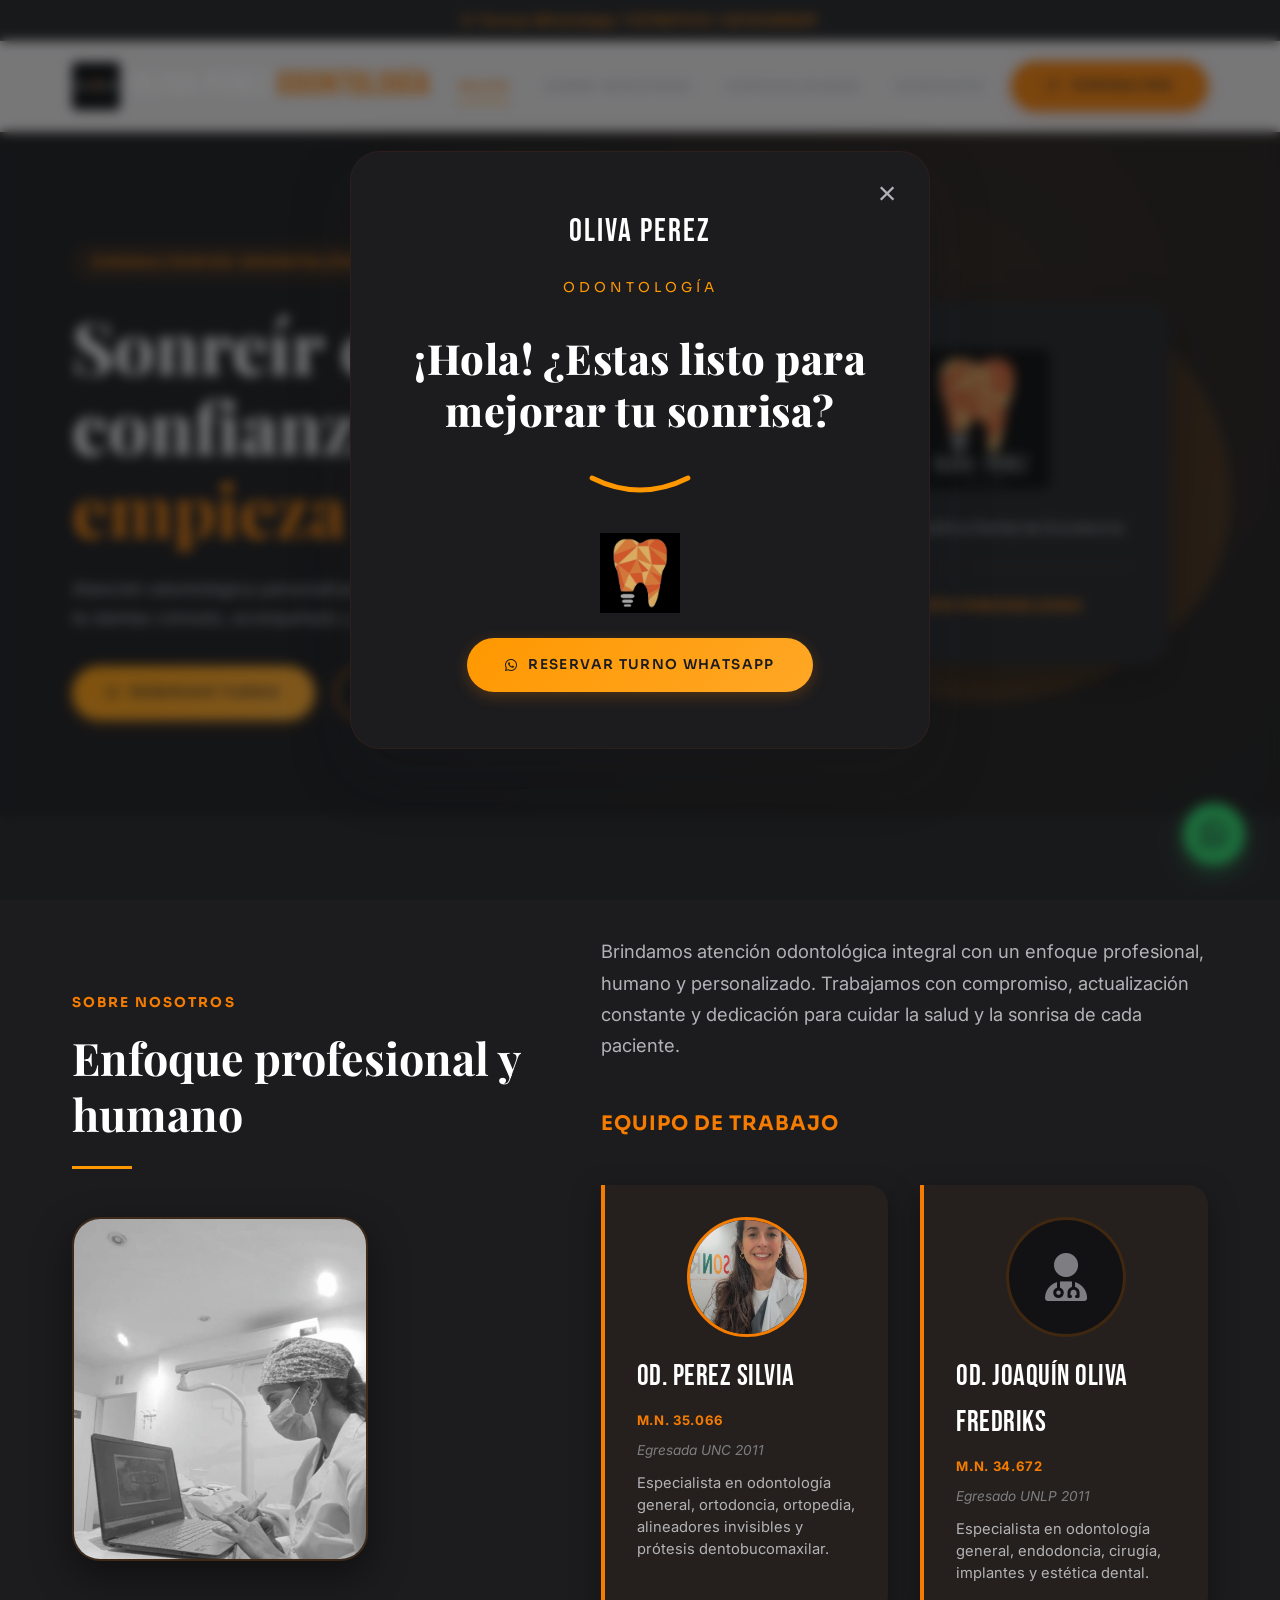
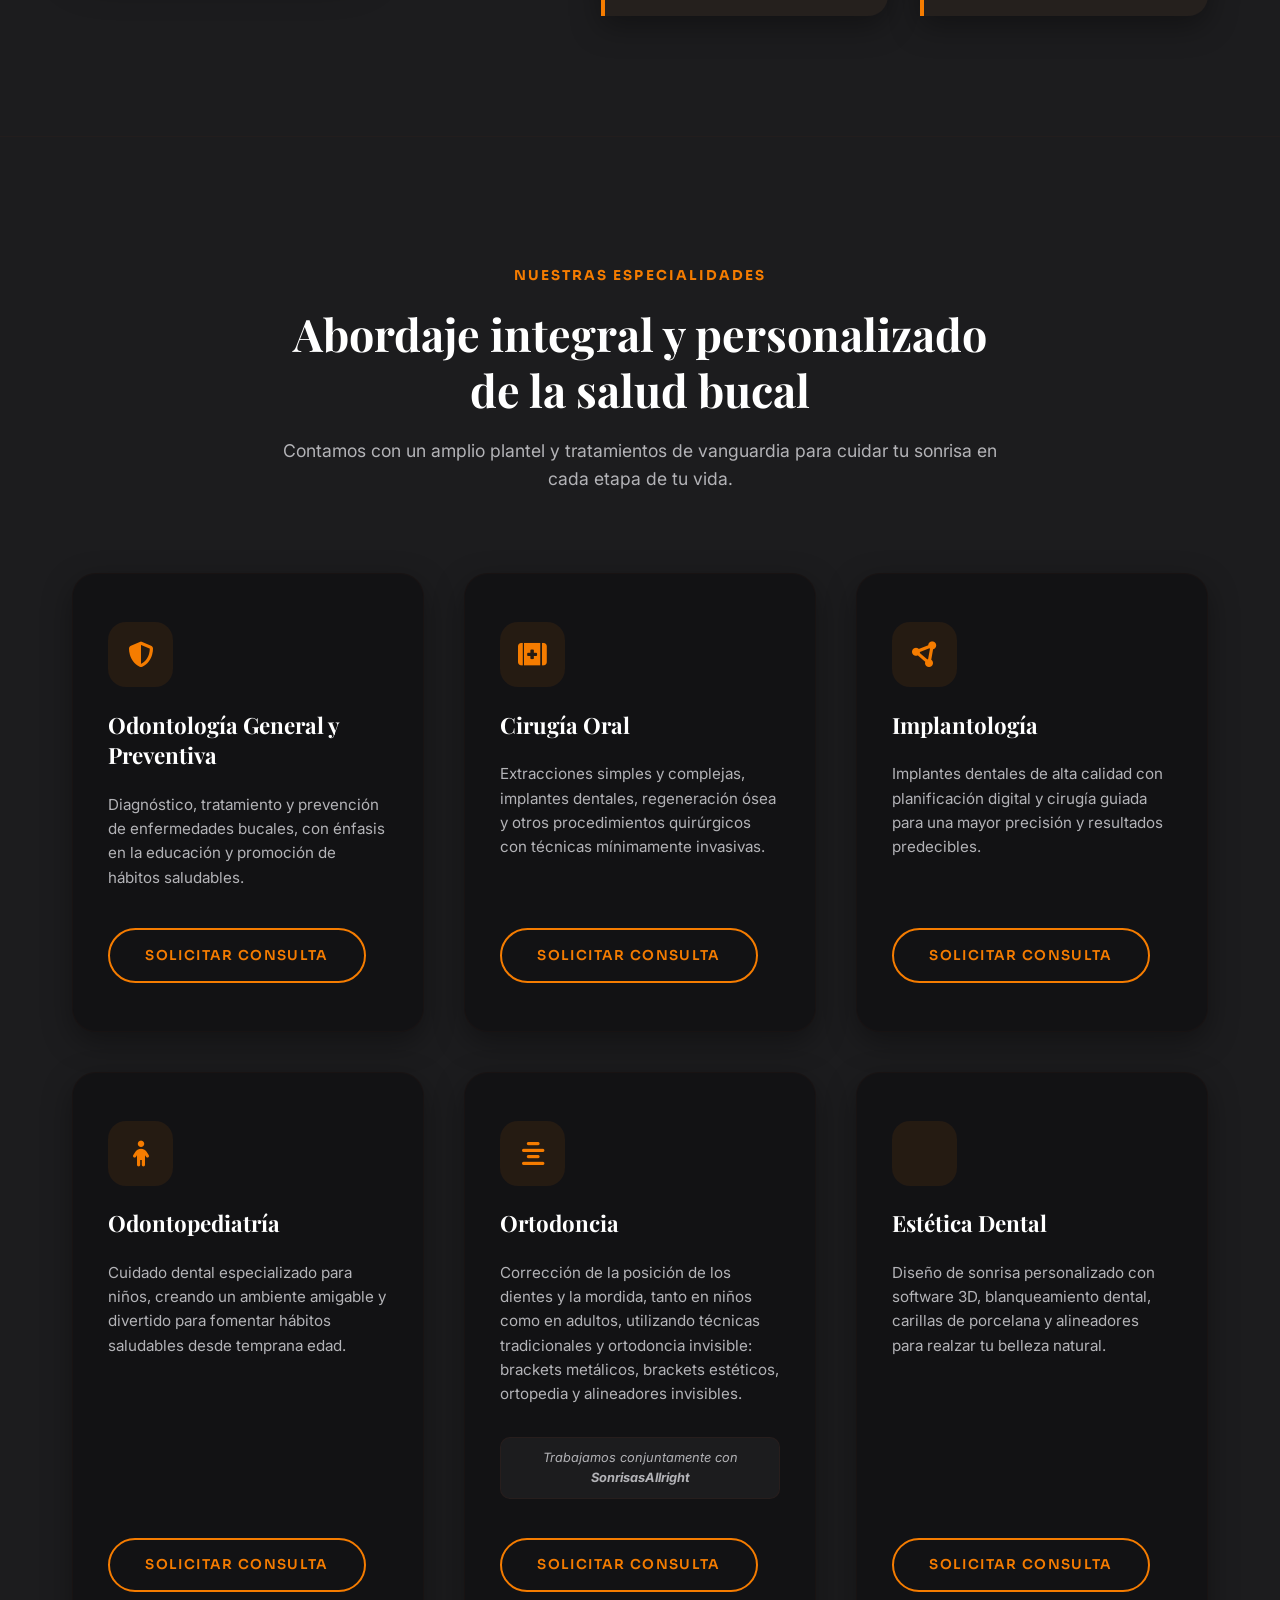
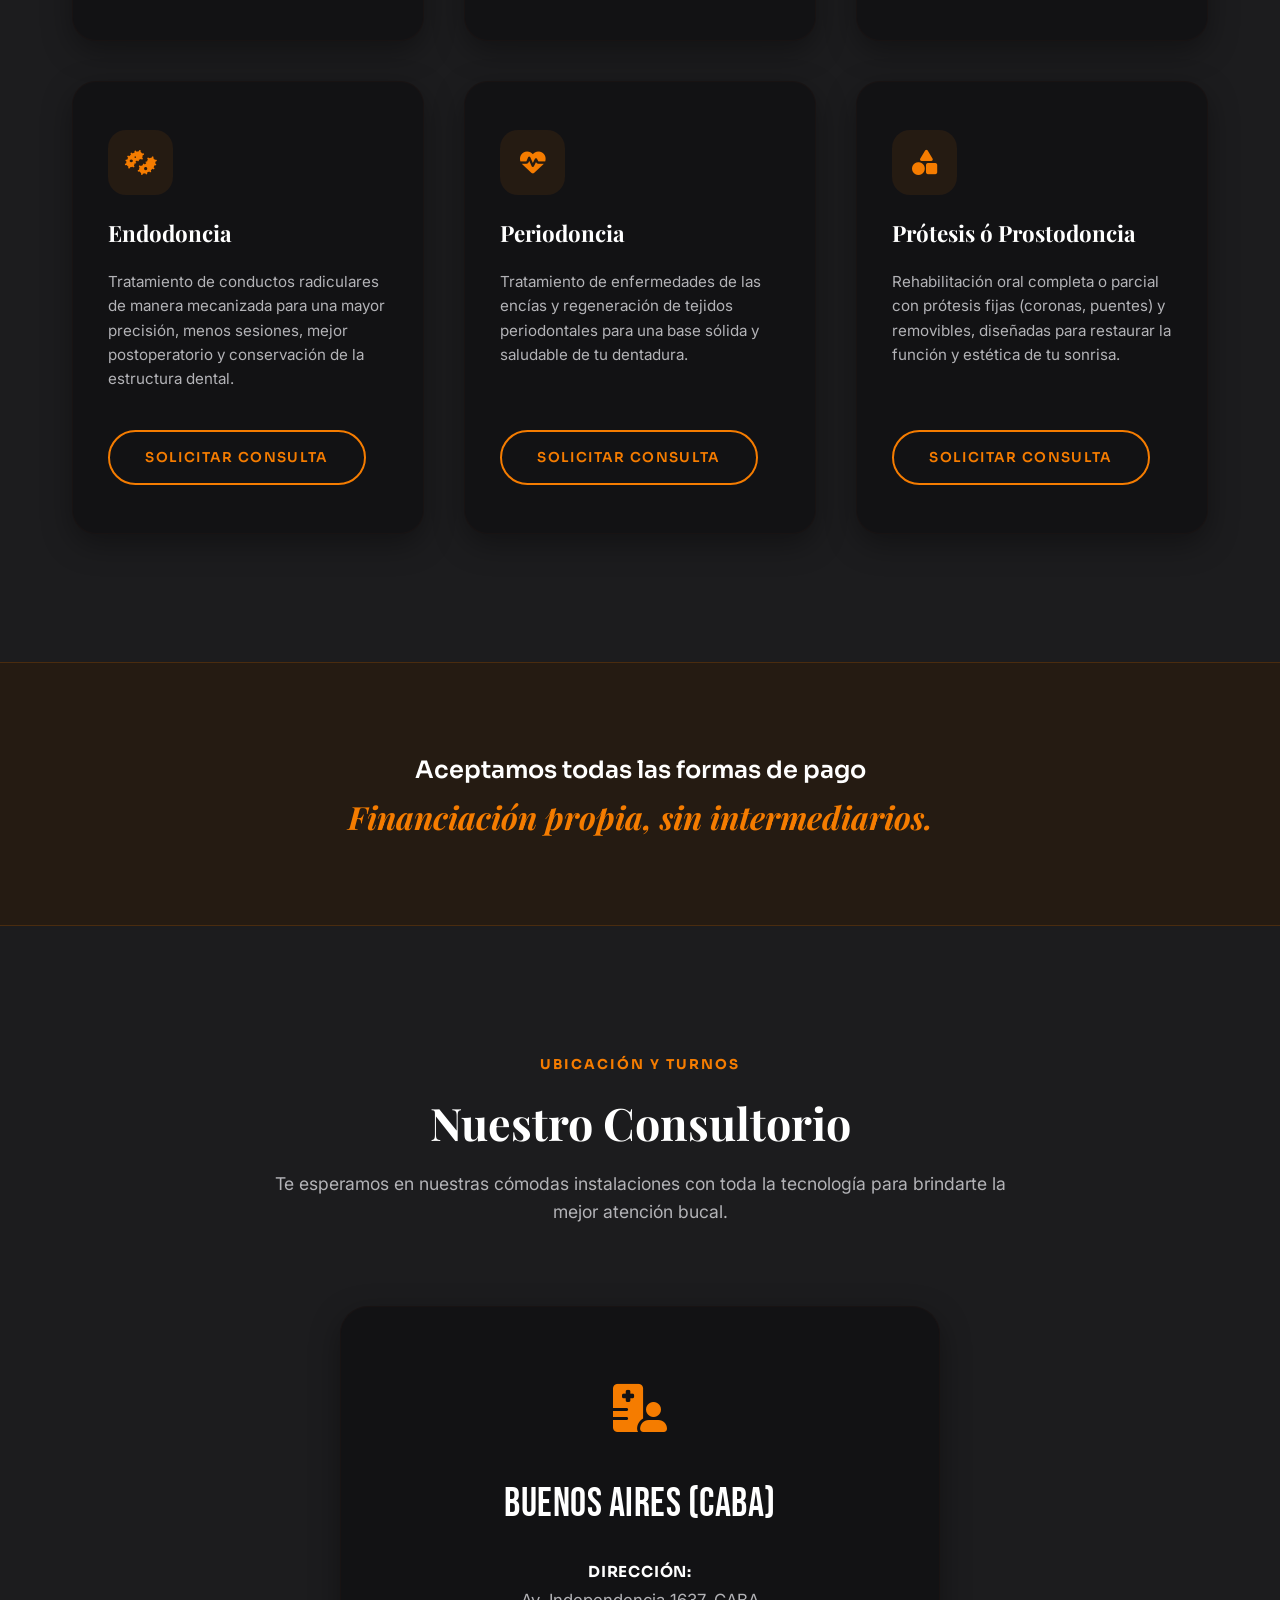
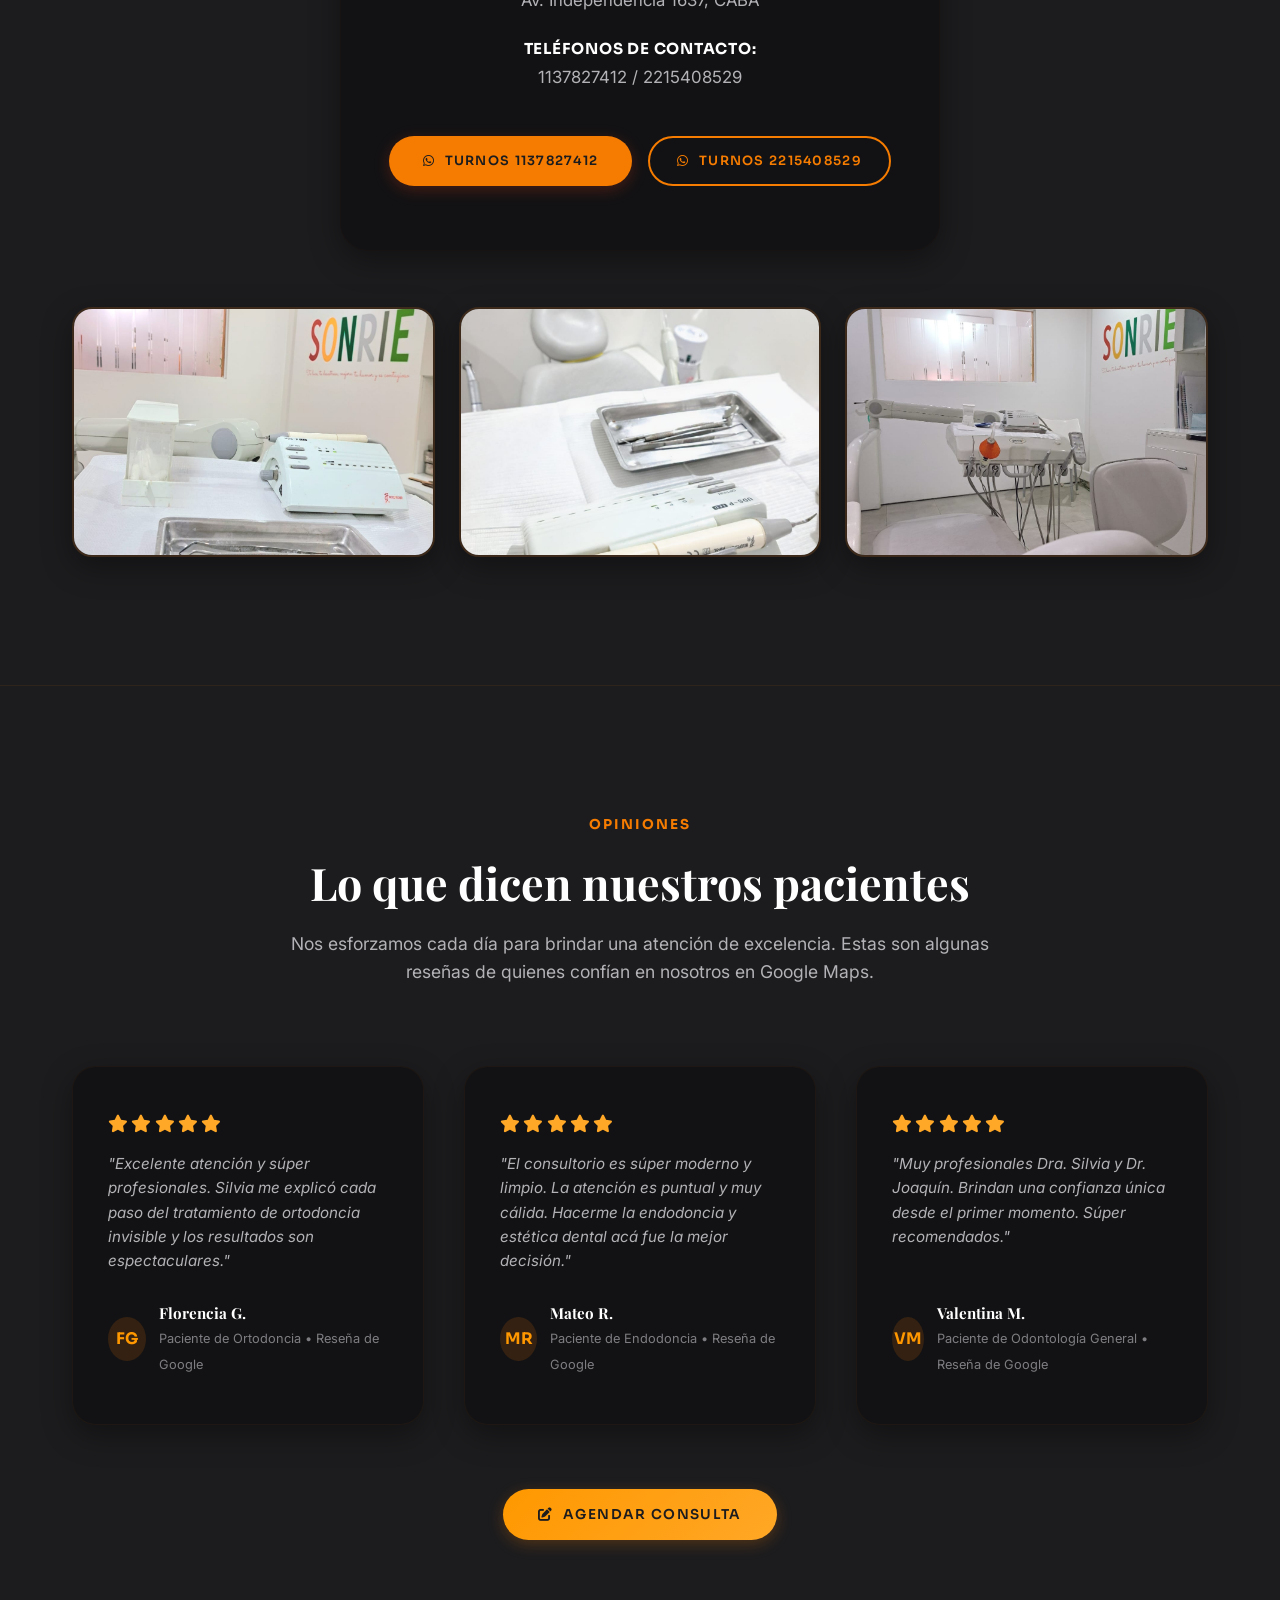
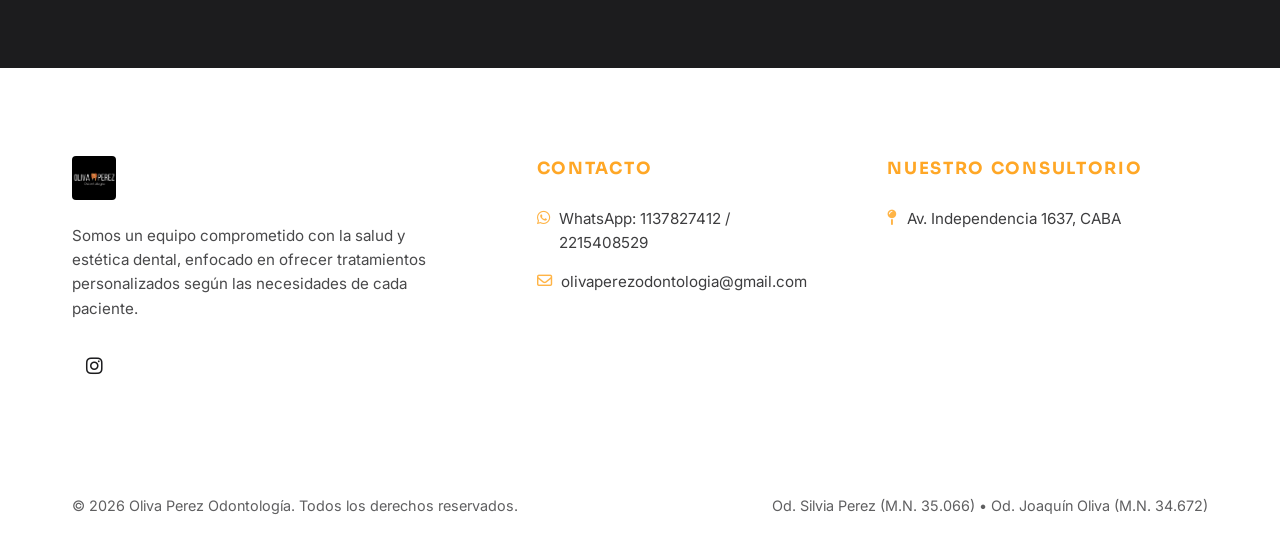
==== commit acece880: "style: dark theme rebranding and image assets integration" ====
--- a/index.html
+++ b/index.html
@@ -26,7 +26,7 @@
     <header id="main-header">
         <div class="container nav-wrapper">
             <a href="#" class="logo">
-                <img src="logo.jpg" alt="Oliva Perez Odontología">
+                <img src="logo-horizontal.jpg" alt="Oliva Perez Odontología">
                 <div class="logo-text">Oliva Perez <span>Odontología</span></div>
             </a>
             
@@ -67,8 +67,7 @@
             <div class="hero-visual">
                 <div class="hero-visual-bg"></div>
                 <div class="hero-card">
-                    <img src="logo.jpg" alt="Oliva Perez Odontología Logo">
-                    <h3>Oliva Perez</h3>
+                    <img src="logo-vertical.jpg" alt="Oliva Perez Odontología Logo" style="max-height: 140px; margin-bottom: 0.5rem;">
                     <p>Cuidado y Estética Dental de Excelencia</p>
                     <div style="width: 100%; height: 1px; background-color: var(--color-bg-orange-light); margin: 0.5rem 0;"></div>
                     <span style="font-family: var(--font-subheading); font-size: 0.8rem; font-weight: 700; color: var(--color-orange-red); text-transform: uppercase; letter-spacing: 0.05em;">Atención Personalizada</span>
@@ -83,6 +82,9 @@
             <div class="about-header">
                 <span class="section-tag">Sobre Nosotros</span>
                 <h2>Enfoque profesional y humano</h2>
+                <div class="about-visual" style="margin-top: 2rem;">
+                    <img src="silvia-working.png" alt="Dra. Silvia Perez en consultorio" class="about-work-img">
+                </div>
             </div>
             <div class="about-body">
                 <p class="about-text">
@@ -94,6 +96,7 @@
                 <div class="doctors-team">
                     <!-- Doctor 1 Profile -->
                     <div class="doctor-profile-card">
+                        <img src="silvia.jpg" alt="Od. Perez Silvia" class="doctor-avatar">
                         <h4>Od. Perez Silvia</h4>
                         <span class="doctor-mn">M.N. 35.066</span>
                         <span class="doctor-studies">Egresada UNC 2011</span>
@@ -102,6 +105,9 @@
                     
                     <!-- Doctor 2 Profile -->
                     <div class="doctor-profile-card">
+                        <div class="doctor-placeholder">
+                            <i class="fa-solid fa-user-doctor"></i>
+                        </div>
                         <h4>Od. Joaquín Oliva Fredriks</h4>
                         <span class="doctor-mn">M.N. 34.672</span>
                         <span class="doctor-studies">Egresado UNLP 2011</span>
@@ -257,6 +263,94 @@
                     </div>
                 </div>
             </div>
+
+            <!-- Real Consultorio Photo Gallery -->
+            <div class="consultorio-gallery">
+                <div class="gallery-item">
+                    <img src="consultorio-1.jpg" alt="Instalaciones de Oliva Perez Odontología">
+                </div>
+                <div class="gallery-item">
+                    <img src="consultorio-2.jpg" alt="Equipamiento dental de Oliva Perez Odontología">
+                </div>
+                <div class="gallery-item">
+                    <img src="consultorio-3.jpg" alt="Consultorio Oliva Perez CABA">
+                </div>
+            </div>
+        </div>
+    </section>
+
+    <!-- Google Maps Reviews / Testimonials Section -->
+    <section class="reviews-section">
+        <div class="container">
+            <div class="section-header">
+                <span class="section-tag">Opiniones</span>
+                <h2>Lo que dicen nuestros pacientes</h2>
+                <p class="section-desc">Nos esforzamos cada día para brindar una atención de excelencia. Estas son algunas reseñas de quienes confían en nosotros en Google Maps.</p>
+            </div>
+            <div class="reviews-grid">
+                <!-- Review 1 -->
+                <div class="review-card">
+                    <div class="review-stars">
+                        <i class="fa-solid fa-star"></i>
+                        <i class="fa-solid fa-star"></i>
+                        <i class="fa-solid fa-star"></i>
+                        <i class="fa-solid fa-star"></i>
+                        <i class="fa-solid fa-star"></i>
+                    </div>
+                    <p class="review-text">"Excelente atención y súper profesionales. Silvia me explicó cada paso del tratamiento de ortodoncia invisible y los resultados son espectaculares."</p>
+                    <div class="review-author">
+                        <div class="review-author-avatar">FG</div>
+                        <div class="review-author-info">
+                            <h4>Florencia G.</h4>
+                            <span>Paciente de Ortodoncia • Reseña de Google</span>
+                        </div>
+                    </div>
+                </div>
+
+                <!-- Review 2 -->
+                <div class="review-card">
+                    <div class="review-stars">
+                        <i class="fa-solid fa-star"></i>
+                        <i class="fa-solid fa-star"></i>
+                        <i class="fa-solid fa-star"></i>
+                        <i class="fa-solid fa-star"></i>
+                        <i class="fa-solid fa-star"></i>
+                    </div>
+                    <p class="review-text">"El consultorio es súper moderno y limpio. La atención es puntual y muy cálida. Hacerme la endodoncia y estética dental acá fue la mejor decisión."</p>
+                    <div class="review-author">
+                        <div class="review-author-avatar">MR</div>
+                        <div class="review-author-info">
+                            <h4>Mateo R.</h4>
+                            <span>Paciente de Endodoncia • Reseña de Google</span>
+                        </div>
+                    </div>
+                </div>
+
+                <!-- Review 3 -->
+                <div class="review-card">
+                    <div class="review-stars">
+                        <i class="fa-solid fa-star"></i>
+                        <i class="fa-solid fa-star"></i>
+                        <i class="fa-solid fa-star"></i>
+                        <i class="fa-solid fa-star"></i>
+                        <i class="fa-solid fa-star"></i>
+                    </div>
+                    <p class="review-text">"Muy profesionales Dra. Silvia y Dr. Joaquín. Brindan una confianza única desde el primer momento. Súper recomendados."</p>
+                    <div class="review-author">
+                        <div class="review-author-avatar">VM</div>
+                        <div class="review-author-info">
+                            <h4>Valentina M.</h4>
+                            <span>Paciente de Odontología General • Reseña de Google</span>
+                        </div>
+                    </div>
+                </div>
+            </div>
+            
+            <div class="google-maps-btn-container">
+                <a href="https://wa.me/5491137827412" target="_blank" class="btn btn-gold">
+                    <i class="fa-solid fa-pen-to-square"></i> Agendar Consulta
+                </a>
+            </div>
         </div>
     </section>
 
@@ -264,11 +358,10 @@
     <footer>
         <div class="container footer-grid">
             <div class="footer-brand">
-                <img src="logo.jpg" alt="Oliva Perez Odontología">
+                <img src="logo-horizontal.jpg" alt="Oliva Perez Odontología">
                 <p class="footer-brand-desc">Somos un equipo comprometido con la salud y estética dental, enfocado en ofrecer tratamientos personalizados según las necesidades de cada paciente.</p>
                 <div class="footer-socials">
-                    <a href="#" class="footer-social-icon" aria-label="Facebook"><i class="fa-brands fa-facebook-f"></i></a>
-                    <a href="#" class="footer-social-icon" aria-label="Instagram"><i class="fa-brands fa-instagram"></i></a>
+                    <a href="https://www.instagram.com/olivaperezodontologia" target="_blank" class="footer-social-icon" aria-label="Instagram"><i class="fa-brands fa-instagram"></i></a>
                 </div>
             </div>
             
@@ -299,15 +392,22 @@
         <i class="fa-brands fa-whatsapp"></i>
     </a>
 
-    <!-- Welcome Modal / Popup -->
+    <!-- Welcome Modal / Popup (Flyer style) -->
     <div class="modal-overlay" id="welcome-modal">
         <div class="modal-window">
             <button class="modal-close-btn" id="modal-close-btn" aria-label="Cerrar modal de bienvenida">&times;</button>
-            <h2>Bienvenidos a Oliva Perez Odontología</h2>
-            <p class="modal-description">
-                Un espacio de odontología pensado para brindar tratamientos de calidad, atención personalizada y una experiencia cómoda y profesional.
-            </p>
-            <p class="modal-highlight">Combinamos estética, funcionalidad y tecnología para cuidar tu sonrisa en cada etapa.</p>
+            <div class="modal-flyer-brand">OLIVA PEREZ</div>
+            <div class="modal-flyer-sub">Odontología</div>
+            <h2 class="modal-flyer-title">¡Hola! ¿Estas listo para mejorar tu sonrisa?</h2>
+            
+            <div class="modal-smile-shape">
+                <svg viewBox="0 0 100 20" width="120" height="30" fill="none" stroke="var(--color-orange-bright)" stroke-width="4" stroke-linecap="round">
+                    <path d="M10,5 Q50,25 90,5" />
+                </svg>
+            </div>
+            
+            <img src="logo-icon.jpg" alt="Icono Oliva Perez Odontología" class="modal-logo-icon">
+            
             <a href="https://wa.me/5491137827412" target="_blank" class="btn btn-gold modal-action-btn">
                 <i class="fa-brands fa-whatsapp"></i> Reservar Turno WhatsApp
             </a>
--- a/styles.css
+++ b/styles.css
@@ -4,21 +4,22 @@
    DESIGN TOKENS & SYSTEM VARIABLES (Oliva Perez Odontología)
    ========================================================================== */
 :root {
-    /* Color Palette - Official Brand Colors (Orange & Charcoal Theme) */
-    --color-bg-light: #FAF7F7;
-    --color-bg-white: #FFFFFF;
-    --color-bg-orange-soft: #FFF4F2;
-    --color-bg-orange-light: #FFE5E0;
-    --color-bg-orange-ultra: #FFF9F8;
-    
-    --color-text-dark: #16181A; /* K 100 Black */
-    --color-text-muted: #4D4D4D; /* K 70 Dark Gray */
-    --color-text-light: #808080; /* K 50 Light Gray */
-    
-    --color-orange-red: #E33E16; /* M 80, Y 100 Orange Red */
-    --color-orange-bright: #F57C00; /* M 60, Y 90 Bright Orange */
-    --color-yellow-gold: #FFB74D; /* M 25, Y 70 Yellow Gold */
-    --color-rose-gold: #FFB74D; /* Fallback same yellow gold */
+    /* Color Palette - Official Brand Colors (Dark Gray & Orange Theme) */
+    --color-bg-dark: #121214;          /* Fondo base gris muy oscuro */
+    --color-bg-light: #121214;         /* Mapeado al gris oscuro para compatibilidad */
+    --color-bg-white: #1C1C1E;         /* Fondo de tarjetas y secciones secundarias */
+    --color-bg-orange-soft: rgba(245, 124, 0, 0.08); /* Sutil tinte naranja */
+    --color-bg-orange-light: rgba(245, 124, 0, 0.18);
+    --color-bg-orange-ultra: rgba(245, 124, 0, 0.04);
+    
+    --color-text-dark: #FFFFFF;        /* Títulos y textos principales en blanco */
+    --color-text-muted: #B3B3B7;       /* Descripciones legibles en gris claro */
+    --color-text-light: #7E7E82;       /* Subtextos en gris medio */
+    
+    --color-orange-red: #F57C00;       /* Naranja puro de marca (reemplaza al rojo #E33E16) */
+    --color-orange-bright: #FF9800;    /* Naranja brillante para hovers y estados activos */
+    --color-yellow-gold: #FFA726;      /* Acentos cálidos */
+    --color-rose-gold: #FFA726;
     
     /* Typography */
     --font-brand: 'Bebas Neue', sans-serif;
@@ -26,10 +27,10 @@
     --font-subheading: 'Sora', sans-serif;
     --font-body: 'Inter', sans-serif;
     
-    /* Elevation & Shadows */
-    --shadow-subtle: 0 10px 30px rgba(227, 62, 22, 0.03);
-    --shadow-medium: 0 15px 40px rgba(227, 62, 22, 0.06);
-    --shadow-hover: 0 20px 40px rgba(227, 62, 22, 0.12);
+    /* Elevation & Shadows (Adaptadas para fondo oscuro) */
+    --shadow-subtle: 0 10px 30px rgba(0, 0, 0, 0.35);
+    --shadow-medium: 0 15px 40px rgba(0, 0, 0, 0.45);
+    --shadow-hover: 0 20px 40px rgba(0, 0, 0, 0.55);
     
     /* Animation Speeds */
     --transition-smooth: all 0.4s cubic-bezier(0.4, 0, 0.2, 1);
@@ -159,7 +160,7 @@
    HEADER & NAVIGATION BAR
    ========================================================================== */
 .top-bar {
-    background-color: var(--color-bg-orange-soft);
+    background-color: #1C1C1E;
     padding: 0.6rem 0;
     font-size: 0.82rem;
     text-align: center;
@@ -167,16 +168,16 @@
     font-weight: 600;
     color: var(--color-orange-red);
     letter-spacing: 0.08em;
-    border-bottom: 1px solid var(--color-bg-orange-light);
+    border-bottom: 1px solid rgba(245, 124, 0, 0.15);
 }
 
 header {
-    background-color: rgba(250, 247, 247, 0.95);
+    background-color: rgba(18, 18, 20, 0.95);
     backdrop-filter: blur(12px);
     position: sticky;
     top: 0;
     z-index: 100;
-    border-bottom: 1px solid rgba(227, 62, 22, 0.06);
+    border-bottom: 1px solid rgba(245, 124, 0, 0.12);
     transition: var(--transition-smooth);
 }
 
@@ -1026,7 +1027,7 @@
         padding: 4rem 2rem;
         gap: 2.5rem;
         transition: var(--transition-smooth);
-        border-top: 1px solid rgba(227, 62, 22, 0.08);
+        border-top: 1px solid rgba(245, 124, 0, 0.15);
     }
     
     .nav-menu.active {
@@ -1058,3 +1059,199 @@
         font-size: 1.6rem;
     }
 }
+
+/* ==========================================================================
+   NUEVAS SECCIONES: GALERÍA DE CONSULTORIO Y OPINIONES
+   ========================================================================== */
+.consultorio-gallery {
+    margin-top: 3.5rem;
+    display: grid;
+    grid-template-columns: repeat(auto-fit, minmax(280px, 1fr));
+    gap: 1.5rem;
+    width: 100%;
+}
+
+.gallery-item {
+    position: relative;
+    border-radius: 20px;
+    overflow: hidden;
+    height: 250px;
+    border: 2px solid rgba(245, 124, 0, 0.15);
+    box-shadow: var(--shadow-subtle);
+    transition: var(--transition-smooth);
+}
+
+.gallery-item img {
+    width: 100%;
+    height: 100%;
+    object-fit: cover;
+    transition: var(--transition-smooth);
+}
+
+.gallery-item:hover {
+    transform: scale(1.03);
+    border-color: var(--color-orange-bright);
+    box-shadow: var(--shadow-hover);
+}
+
+.gallery-item:hover img {
+    transform: scale(1.08);
+}
+
+/* Sección de Reseñas de Google Maps */
+.reviews-section {
+    padding: 8rem 0;
+    background-color: var(--color-bg-white);
+    border-top: 1px solid rgba(245, 124, 0, 0.08);
+    position: relative;
+}
+
+.reviews-grid {
+    display: grid;
+    grid-template-columns: repeat(auto-fit, minmax(320px, 1fr));
+    gap: 2.5rem;
+}
+
+.review-card {
+    background-color: var(--color-bg-light);
+    border-radius: 24px;
+    padding: 3rem 2.2rem;
+    border: 1px solid rgba(245, 124, 0, 0.05);
+    box-shadow: var(--shadow-subtle);
+    transition: var(--transition-smooth);
+    display: flex;
+    flex-direction: column;
+    gap: 1.2rem;
+}
+
+.review-card:hover {
+    transform: translateY(-5px);
+    box-shadow: var(--shadow-hover);
+    background-color: rgba(28, 28, 30, 0.6);
+    border-color: rgba(245, 124, 0, 0.15);
+}
+
+.review-stars {
+    color: var(--color-yellow-gold);
+    font-size: 1.1rem;
+    display: flex;
+    gap: 0.2rem;
+}
+
+.review-text {
+    font-size: 0.95rem;
+    color: var(--color-text-muted);
+    line-height: 1.6;
+    font-style: italic;
+    flex-grow: 1;
+}
+
+.review-author {
+    display: flex;
+    align-items: center;
+    gap: 0.8rem;
+    margin-top: 0.5rem;
+}
+
+.review-author-avatar {
+    width: 44px;
+    height: 44px;
+    background-color: rgba(245, 124, 0, 0.15);
+    border-radius: 50%;
+    display: flex;
+    align-items: center;
+    justify-content: center;
+    color: var(--color-orange-bright);
+    font-weight: 700;
+    font-size: 1rem;
+    font-family: var(--font-subheading);
+}
+
+.review-author-info h4 {
+    font-size: 0.95rem;
+    font-weight: 700;
+    color: #FFFFFF;
+}
+
+.review-author-info span {
+    font-size: 0.8rem;
+    color: var(--color-text-light);
+}
+
+.google-maps-btn-container {
+    text-align: center;
+    margin-top: 4rem;
+}
+
+/* Modal Flyer Layout */
+.modal-window .modal-flyer-brand {
+    font-family: var(--font-brand);
+    font-size: 2rem;
+    letter-spacing: 2px;
+    color: #FFFFFF;
+    line-height: 1;
+}
+
+.modal-window .modal-flyer-sub {
+    font-family: var(--font-subheading);
+    font-size: 0.85rem;
+    text-transform: uppercase;
+    letter-spacing: 4px;
+    color: var(--color-orange-bright);
+    margin-top: 0.2rem;
+}
+
+.modal-window h2.modal-flyer-title {
+    font-family: var(--font-heading);
+    font-size: clamp(1.8rem, 4.5vw, 2.6rem);
+    font-weight: 800;
+    color: #FFFFFF;
+    line-height: 1.25;
+    margin-top: 0.5rem;
+}
+
+.modal-smile-shape {
+    display: flex;
+    justify-content: center;
+    align-items: center;
+    margin: 0.5rem 0;
+}
+
+.modal-window img.modal-logo-icon {
+    width: 80px;
+    height: auto;
+    margin: 0 auto;
+}
+
+.doctor-profile-card img.doctor-avatar {
+    width: 120px;
+    height: 120px;
+    border-radius: 50%;
+    object-fit: cover;
+    border: 3px solid var(--color-orange-red);
+    margin-bottom: 0.5rem;
+    background-color: var(--color-bg-light);
+    align-self: center;
+}
+
+.doctor-profile-card .doctor-placeholder {
+    width: 120px;
+    height: 120px;
+    border-radius: 50%;
+    border: 3px solid rgba(245, 124, 0, 0.2);
+    margin-bottom: 0.5rem;
+    background-color: var(--color-bg-light);
+    display: flex;
+    align-items: center;
+    justify-content: center;
+    font-size: 3rem;
+    color: var(--color-text-light);
+    align-self: center;
+}
+
+.about-visual img.about-work-img {
+    border-radius: 28px;
+    border: 2px solid rgba(245, 124, 0, 0.15);
+    box-shadow: var(--shadow-medium);
+}
+
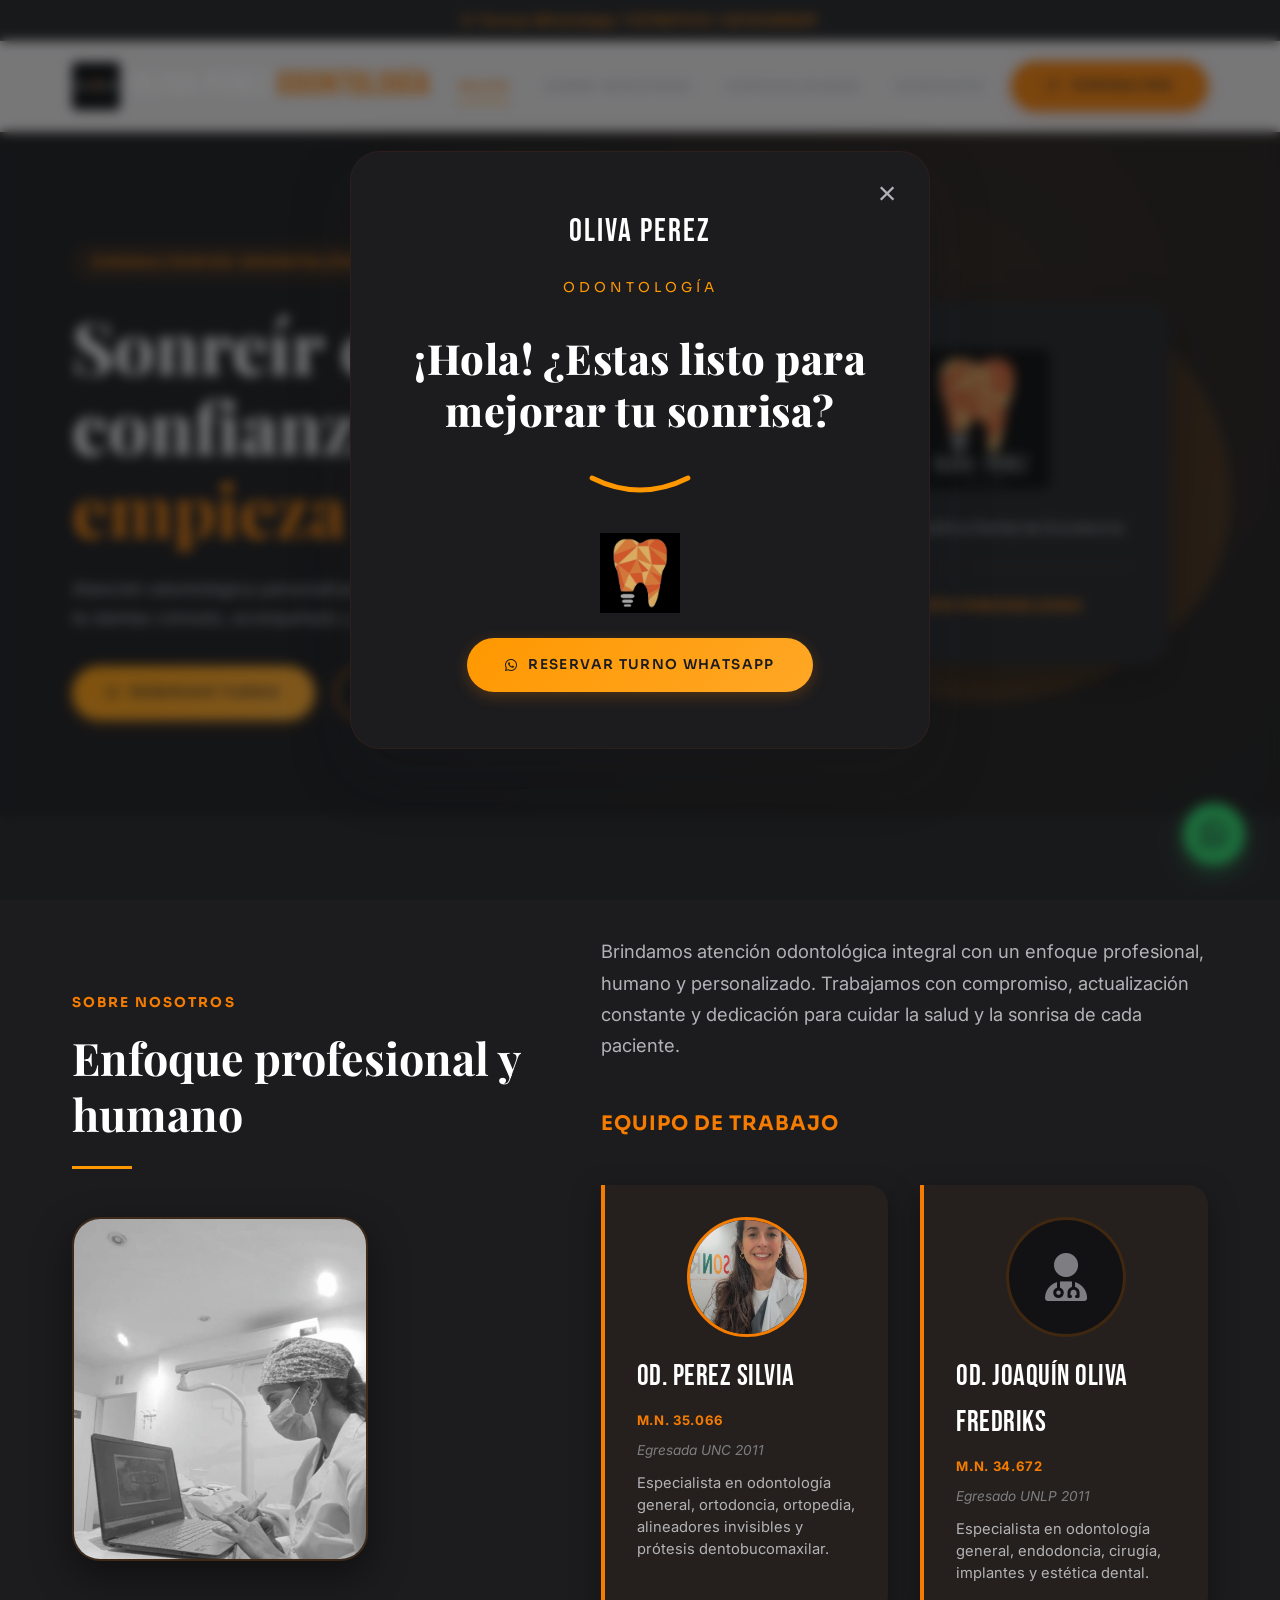
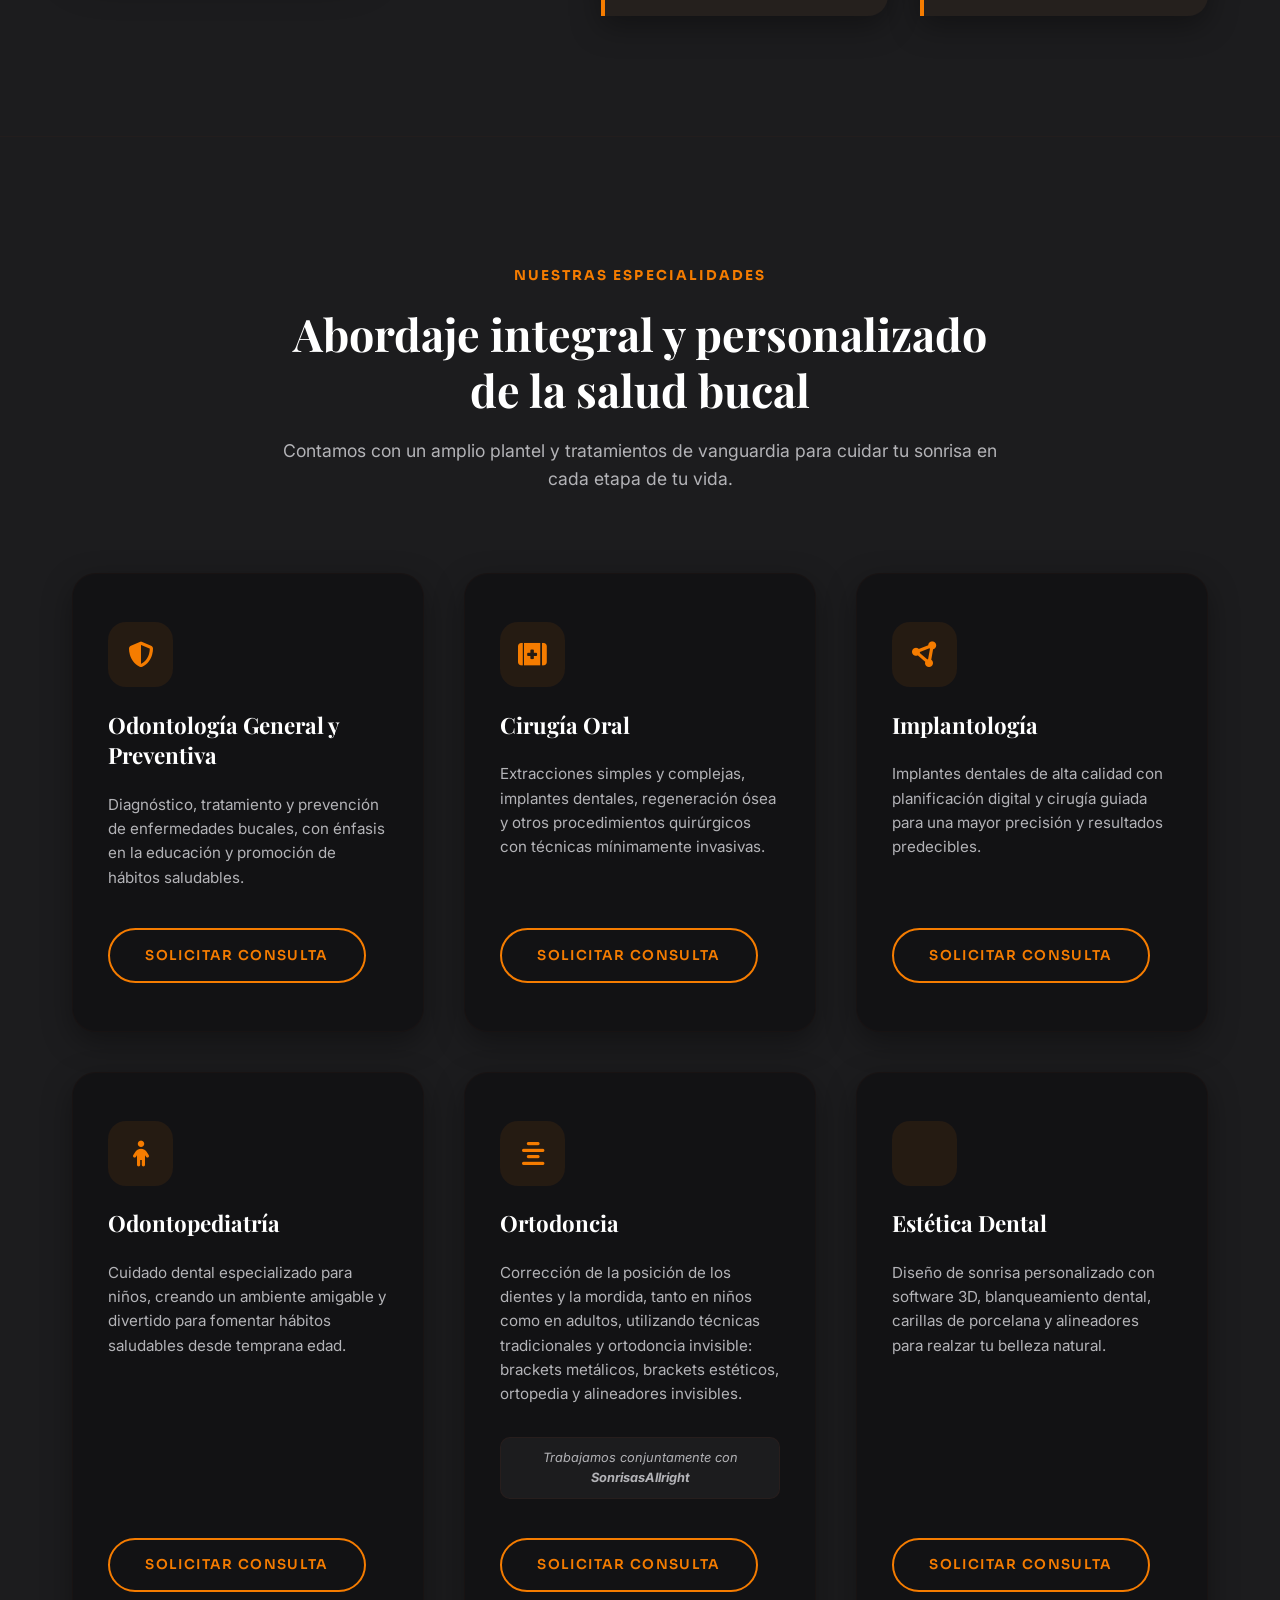
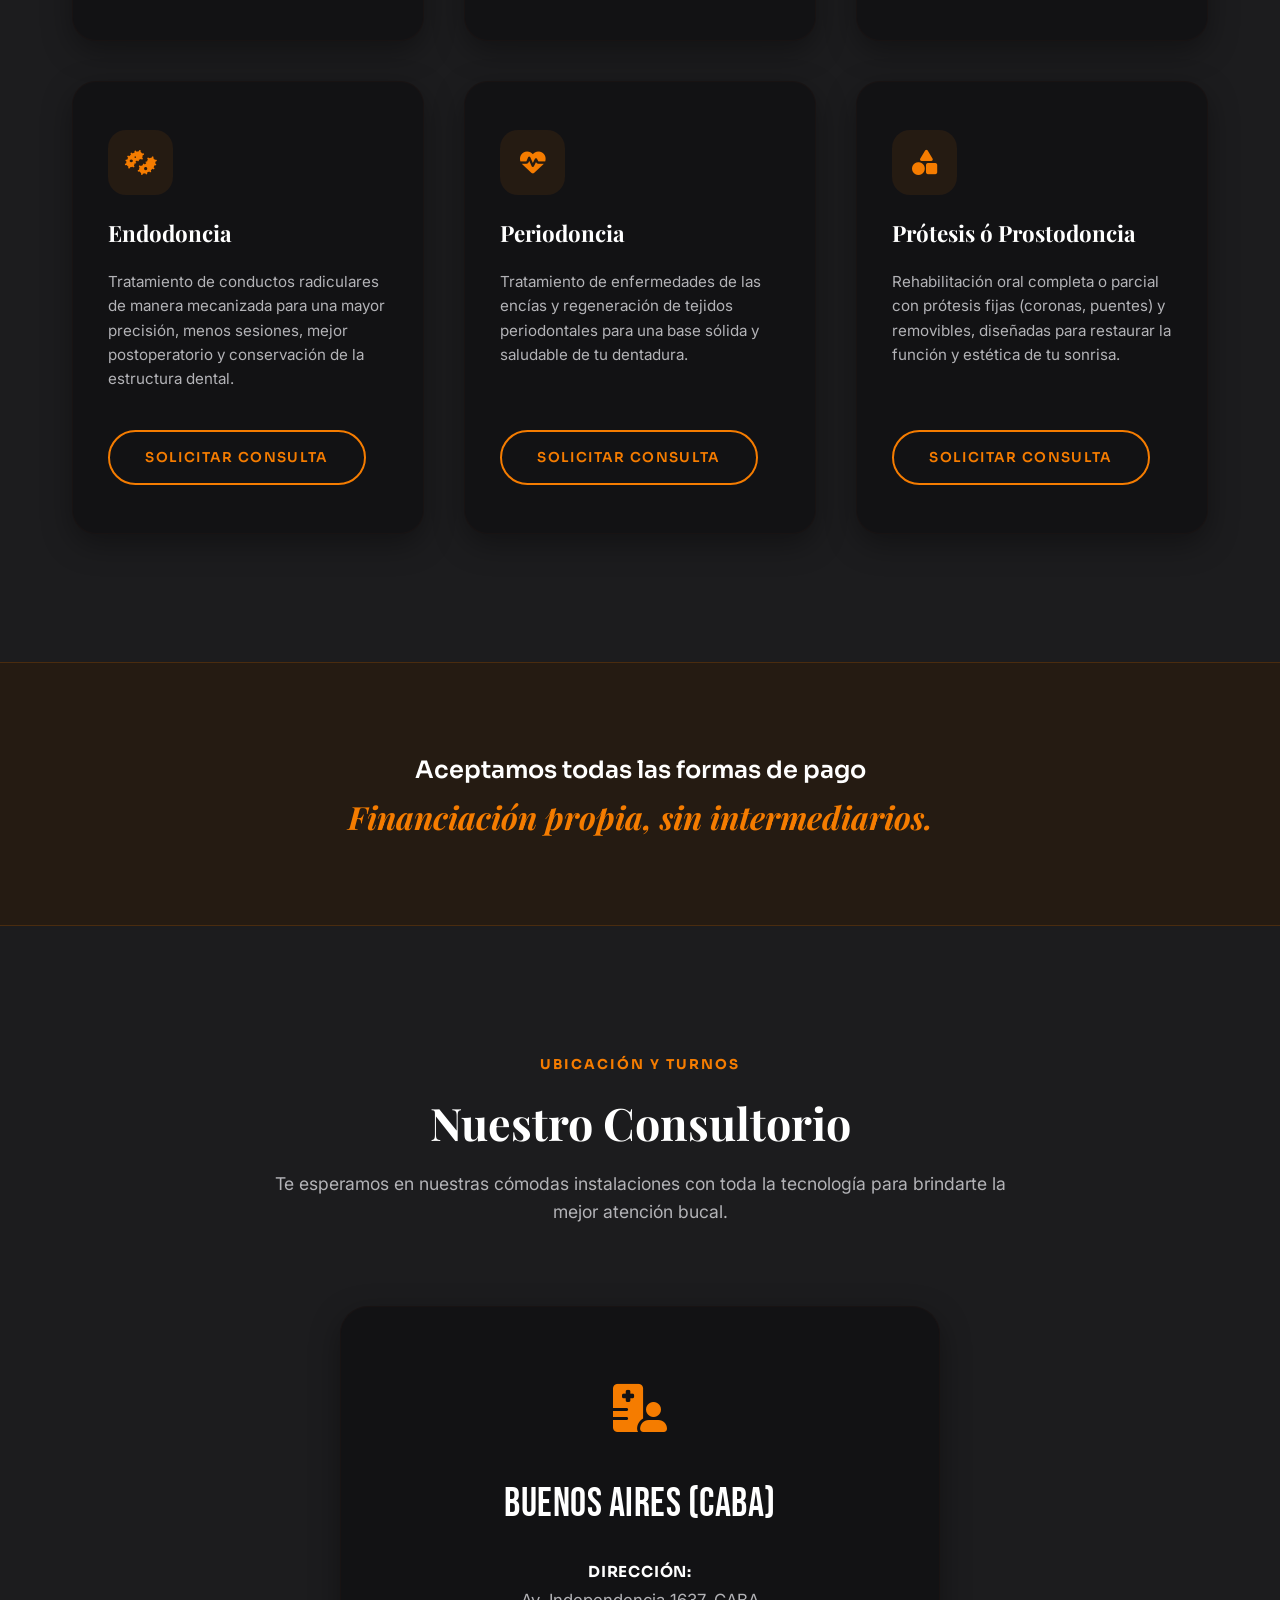
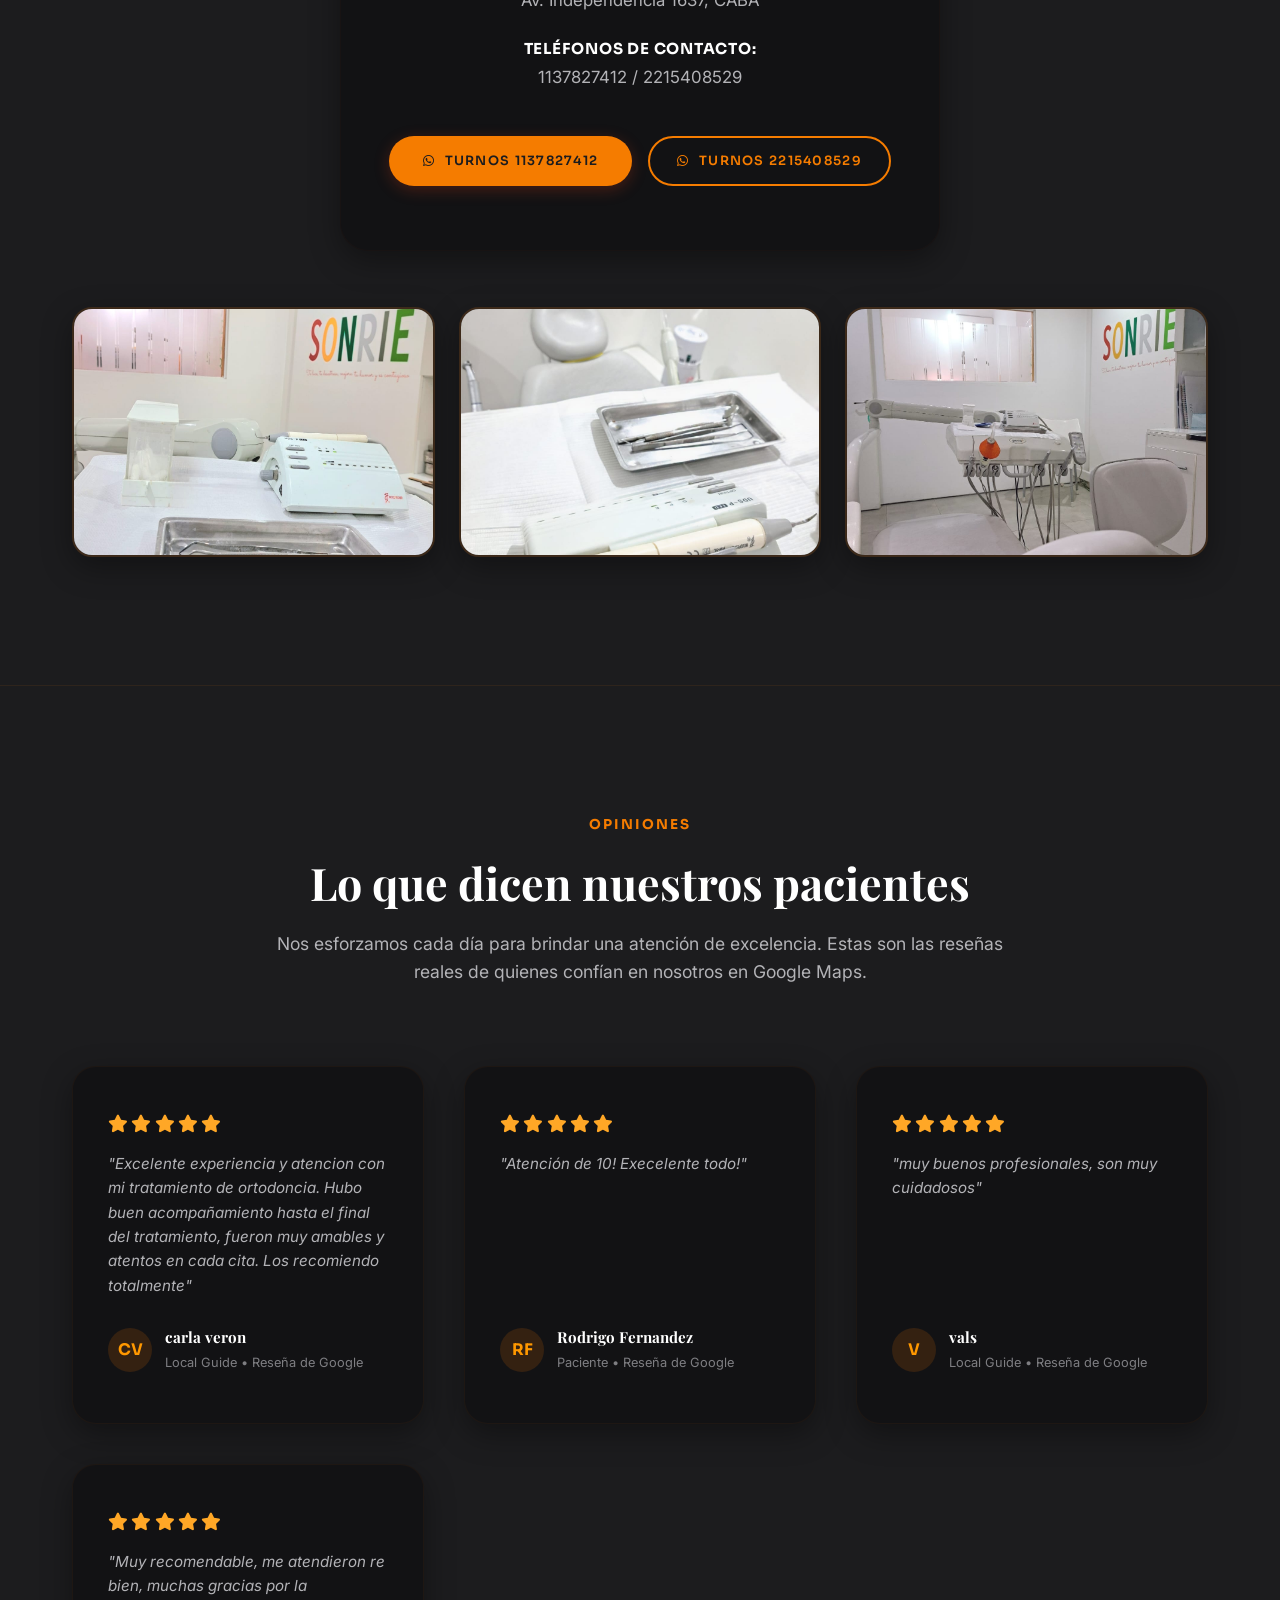
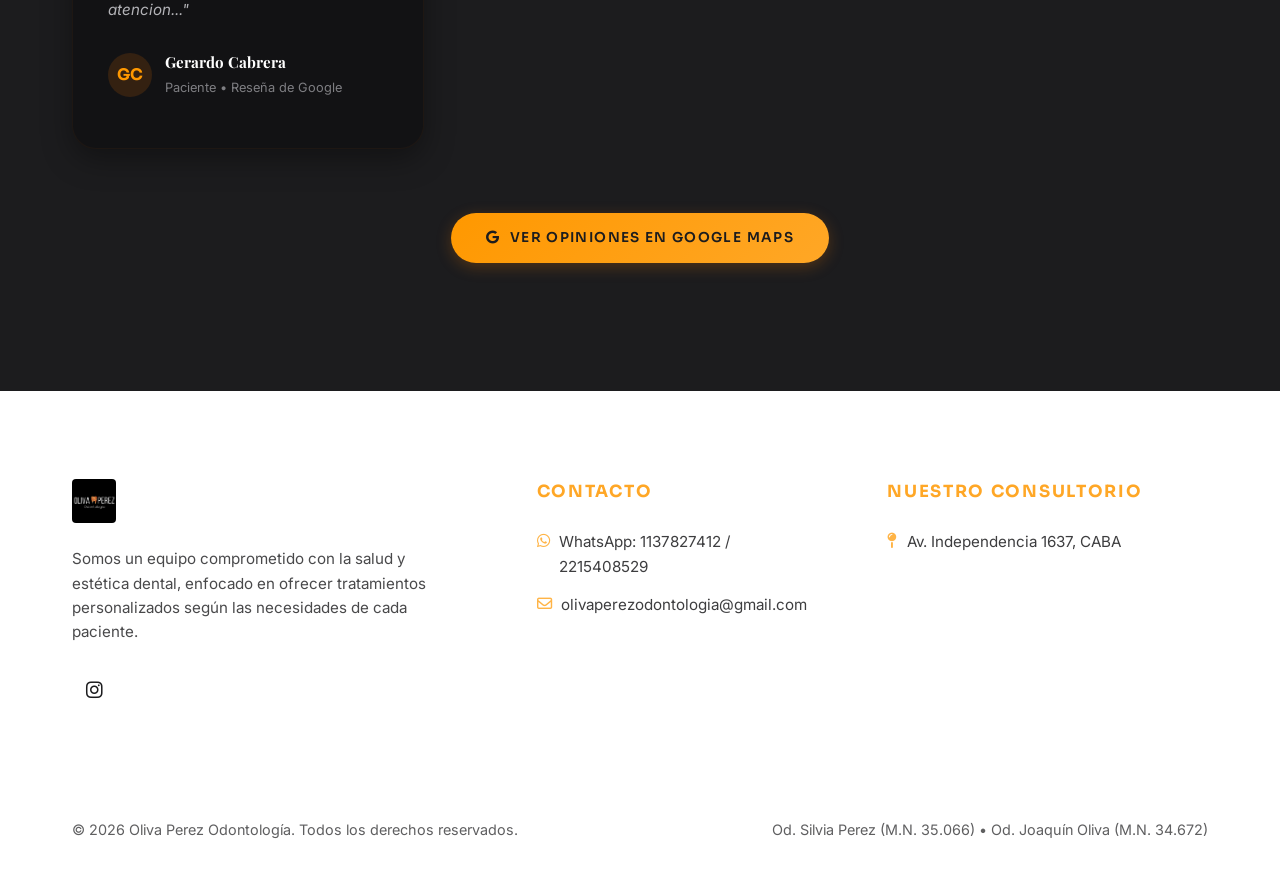
==== commit 3384ad47: "feat: link individual google maps reviews cards directly to maps.app.goo.gl shortlinks" ====
--- a/index.html
+++ b/index.html
@@ -285,11 +285,11 @@
             <div class="section-header">
                 <span class="section-tag">Opiniones</span>
                 <h2>Lo que dicen nuestros pacientes</h2>
-                <p class="section-desc">Nos esforzamos cada día para brindar una atención de excelencia. Estas son algunas reseñas de quienes confían en nosotros en Google Maps.</p>
+                <p class="section-desc">Nos esforzamos cada día para brindar una atención de excelencia. Estas son las reseñas reales de quienes confían en nosotros en Google Maps.</p>
             </div>
             <div class="reviews-grid">
                 <!-- Review 1 -->
-                <div class="review-card">
+                <a href="https://maps.app.goo.gl/f7AknFHcUUkThUEP9" target="_blank" class="review-card">
                     <div class="review-stars">
                         <i class="fa-solid fa-star"></i>
                         <i class="fa-solid fa-star"></i>
@@ -297,18 +297,18 @@
                         <i class="fa-solid fa-star"></i>
                         <i class="fa-solid fa-star"></i>
                     </div>
-                    <p class="review-text">"Excelente atención y súper profesionales. Silvia me explicó cada paso del tratamiento de ortodoncia invisible y los resultados son espectaculares."</p>
+                    <p class="review-text">"Excelente experiencia y atencion con mi tratamiento de ortodoncia. Hubo buen acompañamiento hasta el final del tratamiento, fueron muy amables y atentos en cada cita. Los recomiendo totalmente"</p>
                     <div class="review-author">
-                        <div class="review-author-avatar">FG</div>
+                        <div class="review-author-avatar">CV</div>
                         <div class="review-author-info">
-                            <h4>Florencia G.</h4>
-                            <span>Paciente de Ortodoncia • Reseña de Google</span>
+                            <h4>carla veron</h4>
+                            <span>Local Guide • Reseña de Google</span>
                         </div>
                     </div>
-                </div>
+                </a>
 
                 <!-- Review 2 -->
-                <div class="review-card">
+                <a href="https://maps.app.goo.gl/5pLudqHtdY7G7cxD7" target="_blank" class="review-card">
                     <div class="review-stars">
                         <i class="fa-solid fa-star"></i>
                         <i class="fa-solid fa-star"></i>
@@ -316,18 +316,18 @@
                         <i class="fa-solid fa-star"></i>
                         <i class="fa-solid fa-star"></i>
                     </div>
-                    <p class="review-text">"El consultorio es súper moderno y limpio. La atención es puntual y muy cálida. Hacerme la endodoncia y estética dental acá fue la mejor decisión."</p>
+                    <p class="review-text">"Atención de 10! Execelente todo!"</p>
                     <div class="review-author">
-                        <div class="review-author-avatar">MR</div>
+                        <div class="review-author-avatar">RF</div>
                         <div class="review-author-info">
-                            <h4>Mateo R.</h4>
-                            <span>Paciente de Endodoncia • Reseña de Google</span>
+                            <h4>Rodrigo Fernandez</h4>
+                            <span>Paciente • Reseña de Google</span>
                         </div>
                     </div>
-                </div>
+                </a>
 
                 <!-- Review 3 -->
-                <div class="review-card">
+                <a href="https://maps.app.goo.gl/MJfsvQUfV1Ex9ReGA" target="_blank" class="review-card">
                     <div class="review-stars">
                         <i class="fa-solid fa-star"></i>
                         <i class="fa-solid fa-star"></i>
@@ -335,20 +335,39 @@
                         <i class="fa-solid fa-star"></i>
                         <i class="fa-solid fa-star"></i>
                     </div>
-                    <p class="review-text">"Muy profesionales Dra. Silvia y Dr. Joaquín. Brindan una confianza única desde el primer momento. Súper recomendados."</p>
+                    <p class="review-text">"muy buenos profesionales, son muy cuidadosos"</p>
                     <div class="review-author">
-                        <div class="review-author-avatar">VM</div>
+                        <div class="review-author-avatar">V</div>
                         <div class="review-author-info">
-                            <h4>Valentina M.</h4>
-                            <span>Paciente de Odontología General • Reseña de Google</span>
+                            <h4>vals</h4>
+                            <span>Local Guide • Reseña de Google</span>
                         </div>
                     </div>
-                </div>
+                </a>
+
+                <!-- Review 4 -->
+                <a href="https://maps.app.goo.gl/niEUScGYRNKTrxNC8" target="_blank" class="review-card">
+                    <div class="review-stars">
+                        <i class="fa-solid fa-star"></i>
+                        <i class="fa-solid fa-star"></i>
+                        <i class="fa-solid fa-star"></i>
+                        <i class="fa-solid fa-star"></i>
+                        <i class="fa-solid fa-star"></i>
+                    </div>
+                    <p class="review-text">"Muy recomendable, me atendieron re bien, muchas gracias por la atencion..."</p>
+                    <div class="review-author">
+                        <div class="review-author-avatar">GC</div>
+                        <div class="review-author-info">
+                            <h4>Gerardo Cabrera</h4>
+                            <span>Paciente • Reseña de Google</span>
+                        </div>
+                    </div>
+                </a>
             </div>
             
             <div class="google-maps-btn-container">
-                <a href="https://wa.me/5491137827412" target="_blank" class="btn btn-gold">
-                    <i class="fa-solid fa-pen-to-square"></i> Agendar Consulta
+                <a href="https://www.google.com/maps/place/Oliva-Perez+Odontolog%C3%ADa/@-34.6176929,-58.3893915,17z/data=!4m6!3m5!1s0x95bccadf3a78445f:0x79104008dc7cb3f4!8m2!3d-34.6176929!4d-58.3893915!16s%2Fg%2F11c1q7lrhf" target="_blank" class="btn btn-gold">
+                    <i class="fa-brands fa-google"></i> Ver opiniones en Google Maps
                 </a>
             </div>
         </div>
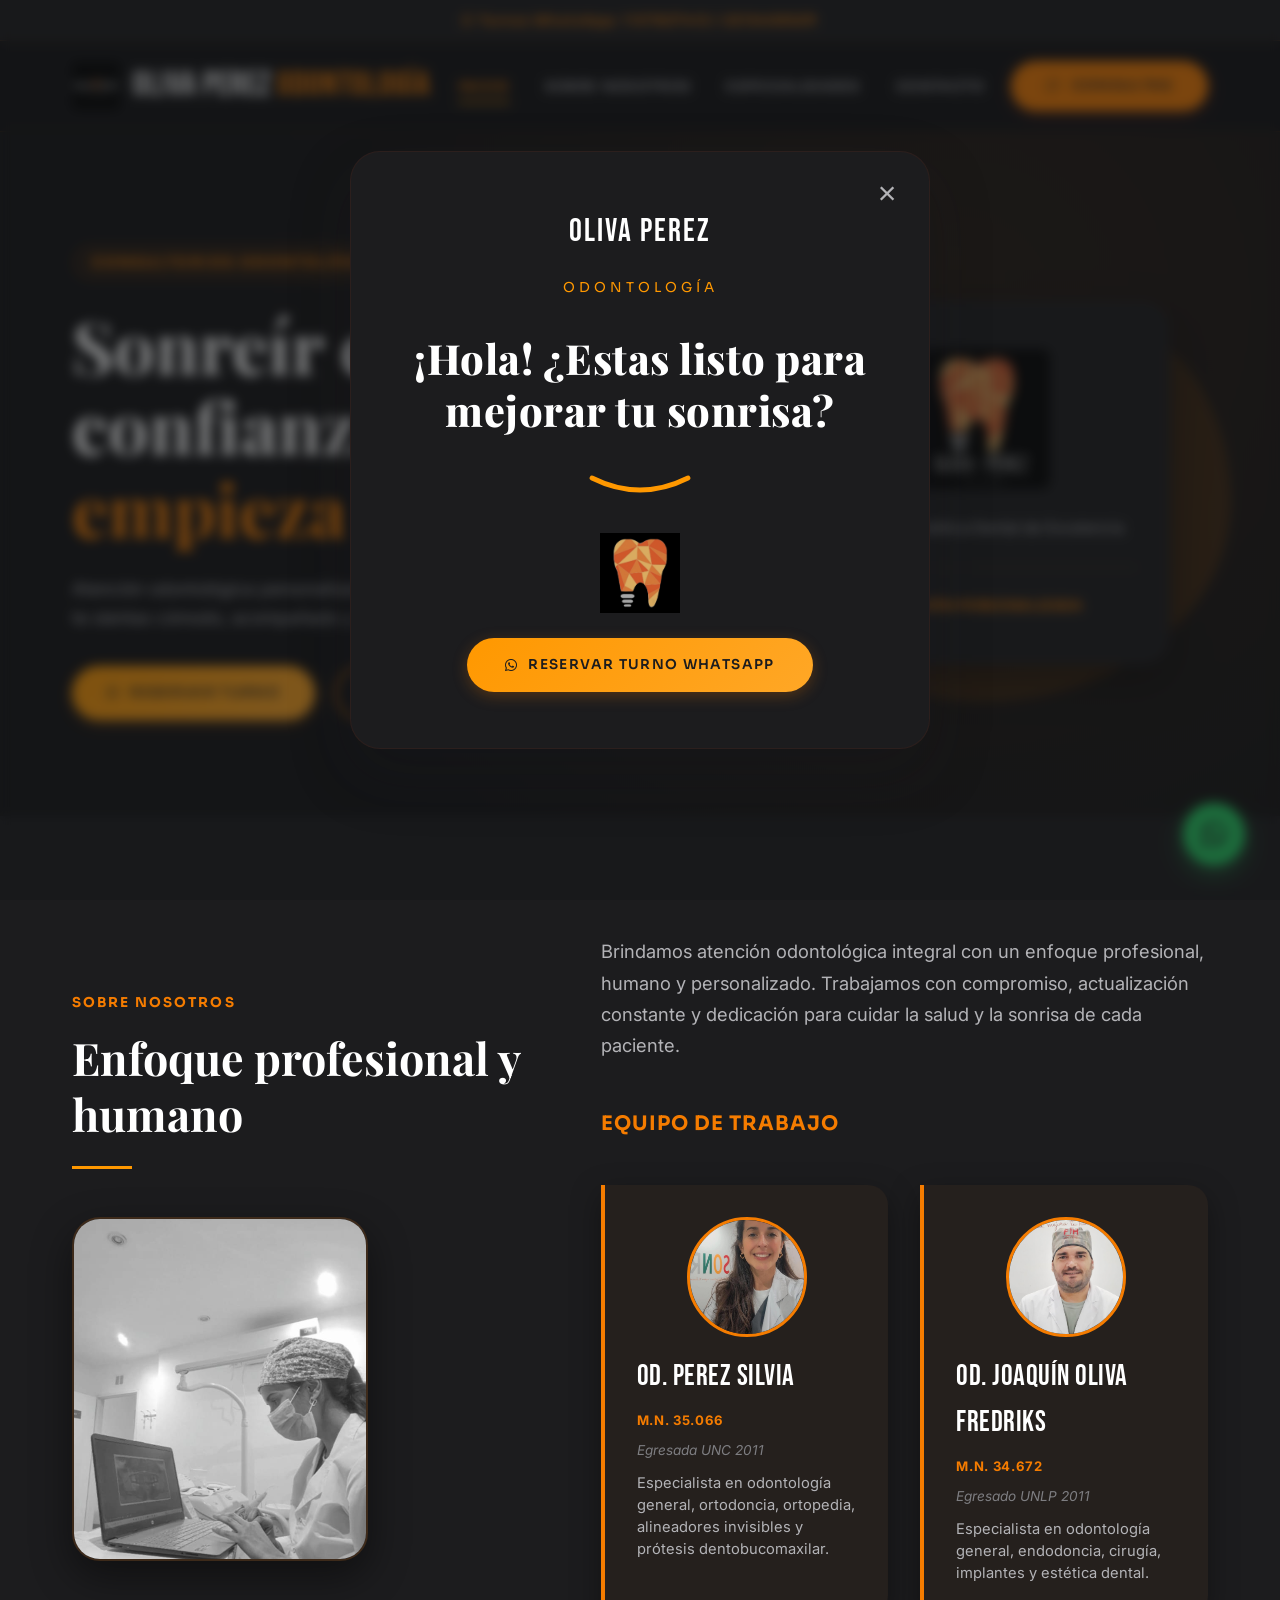
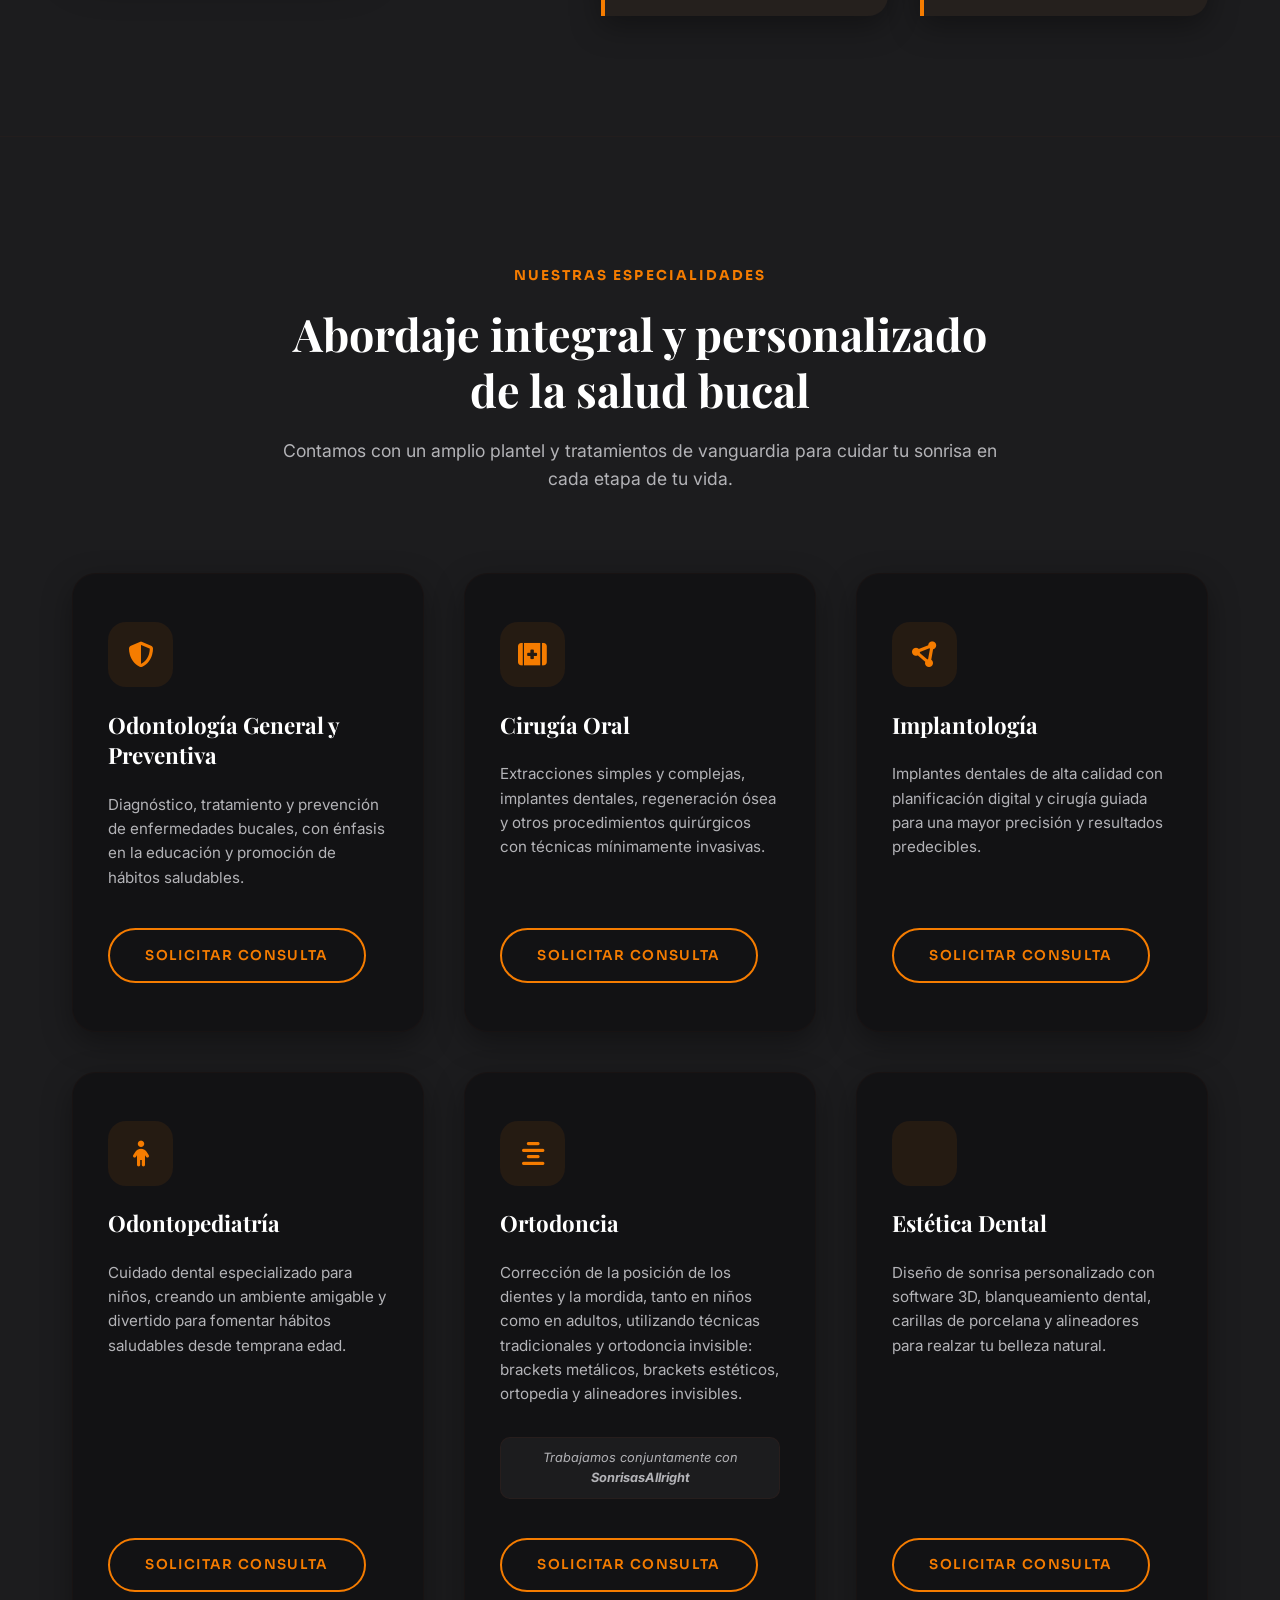
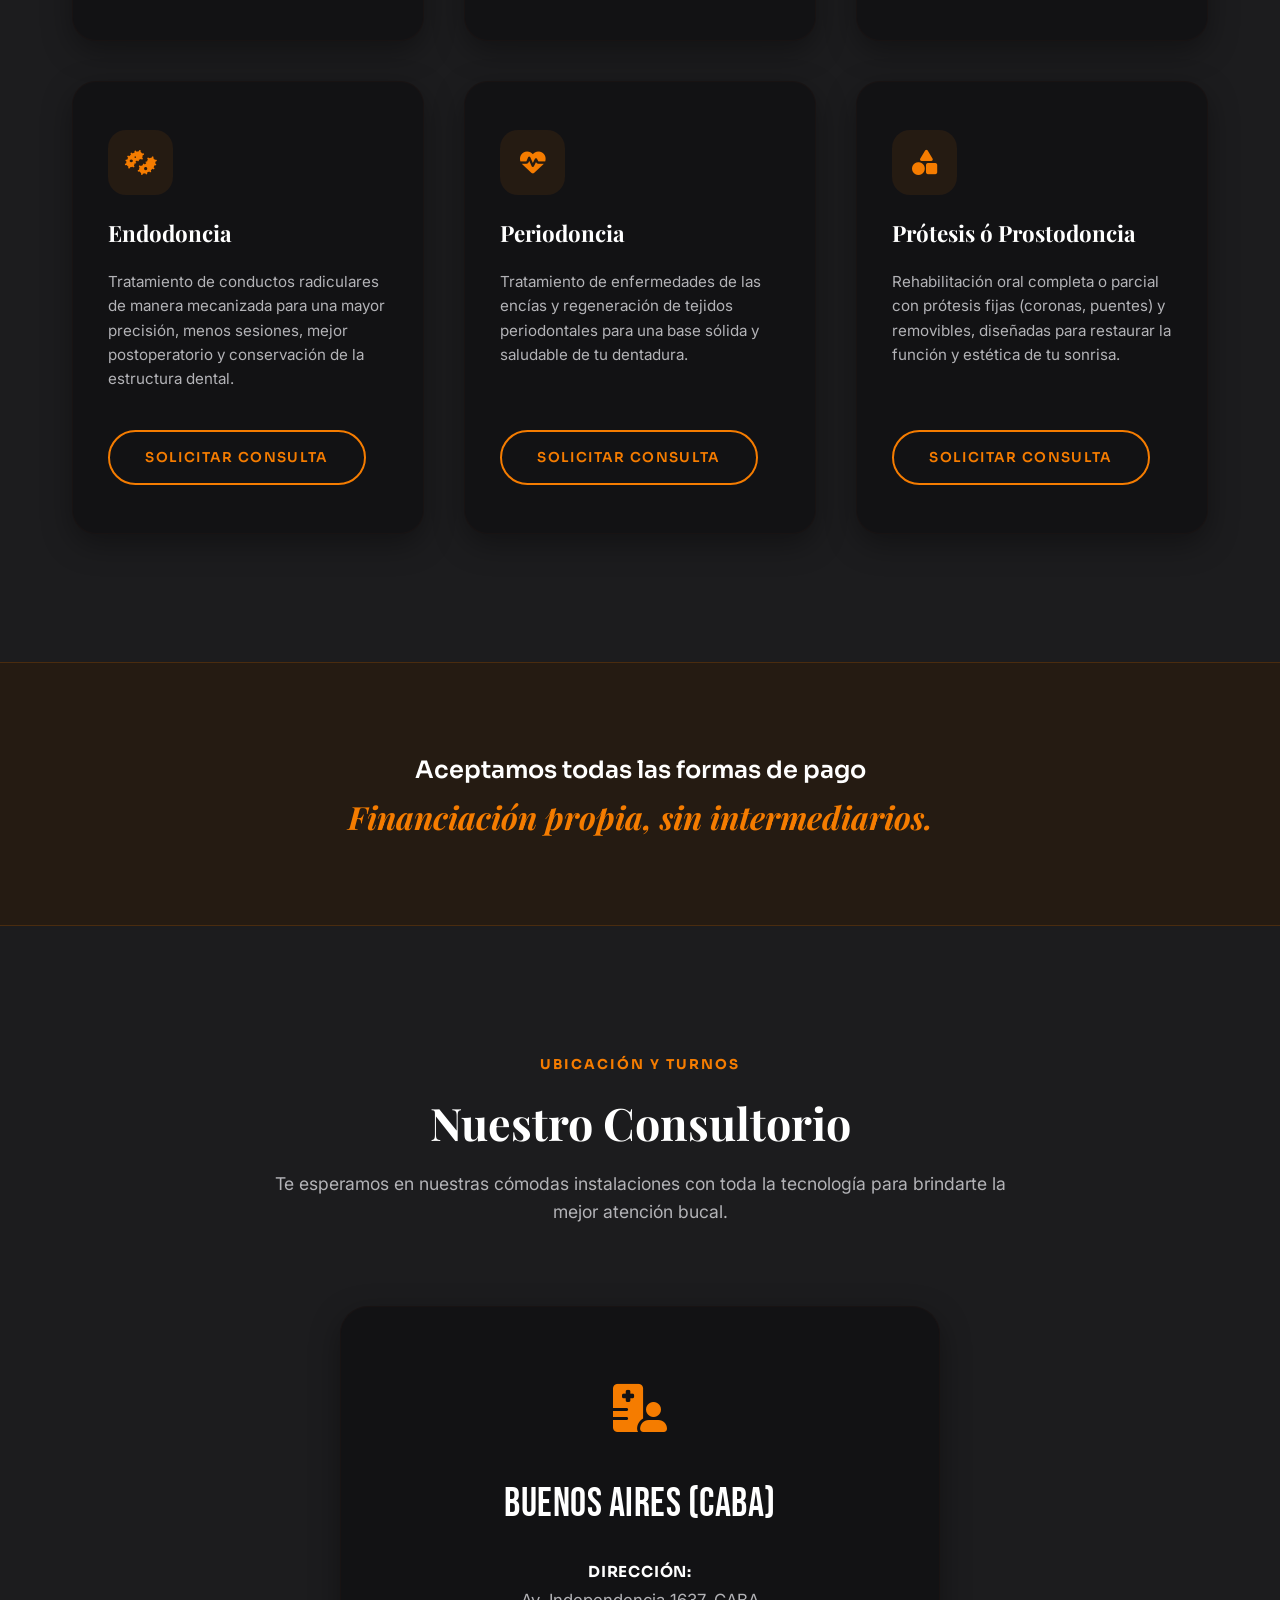
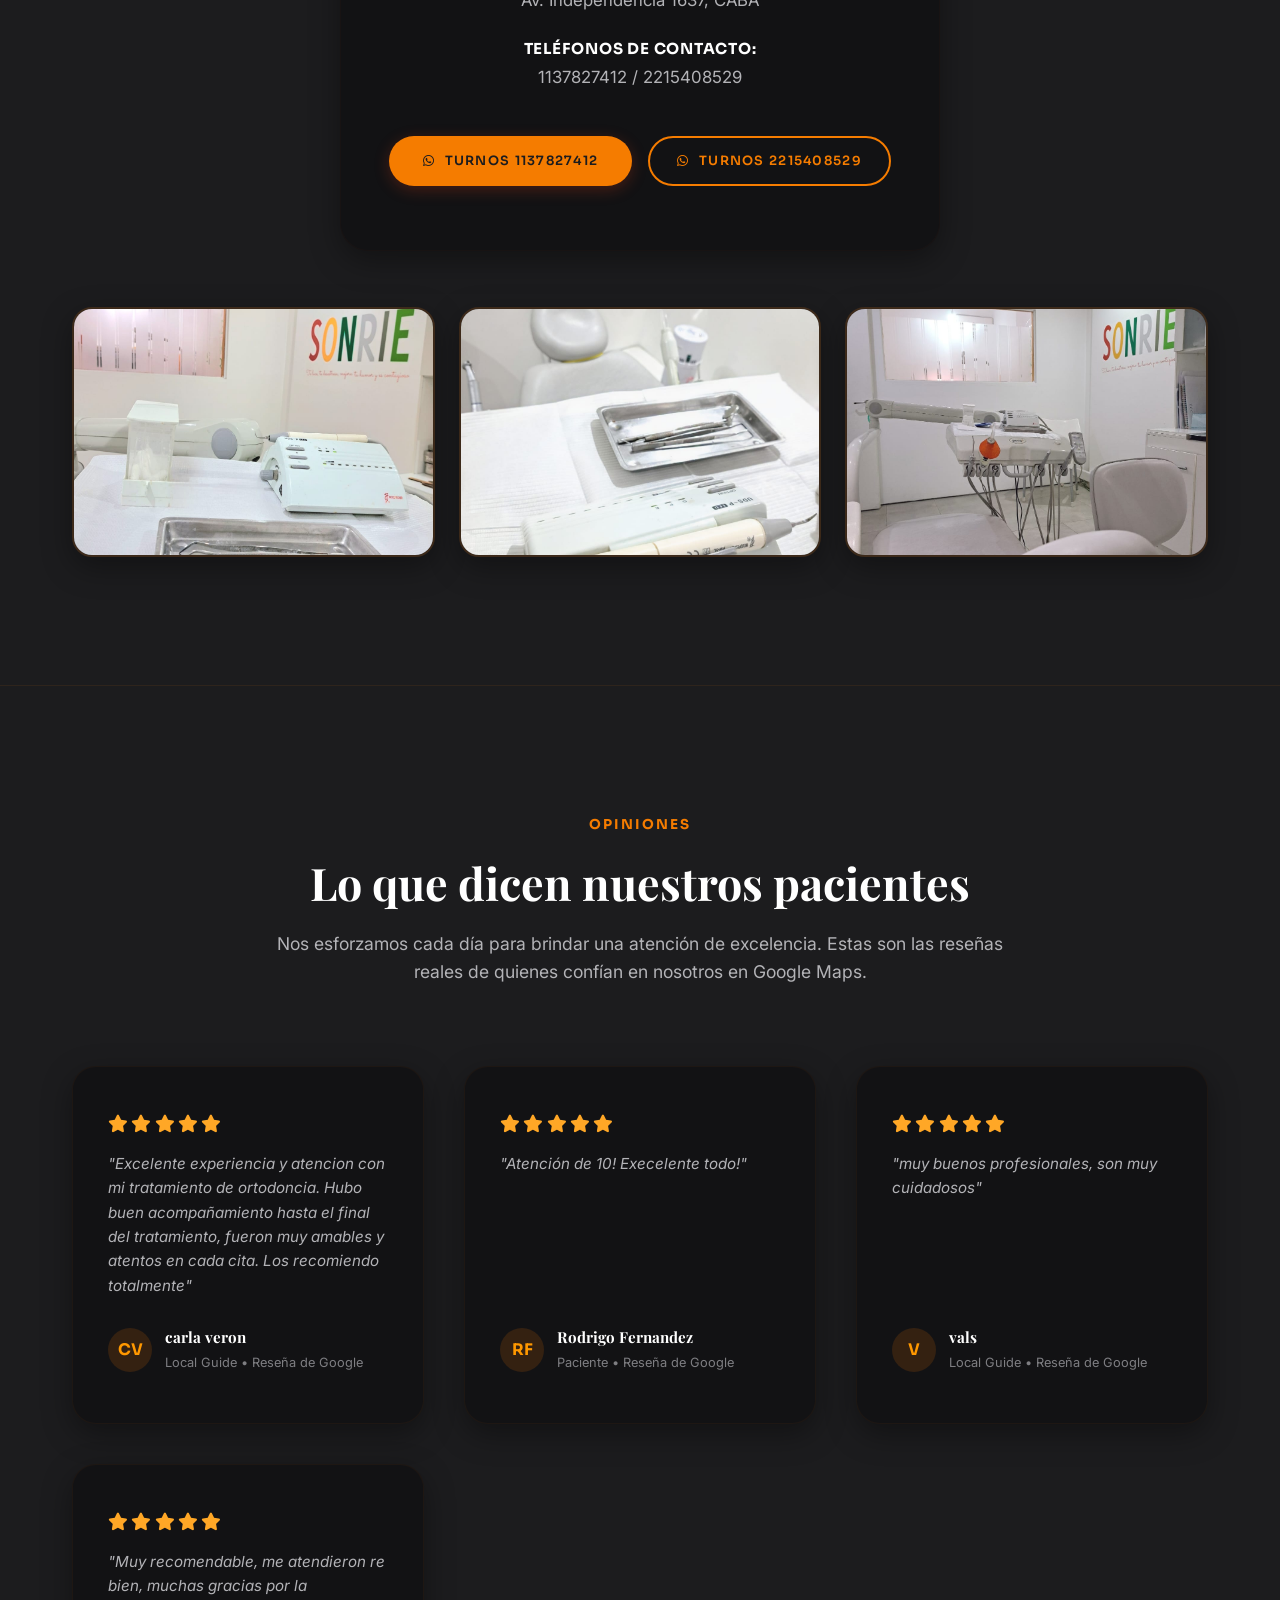
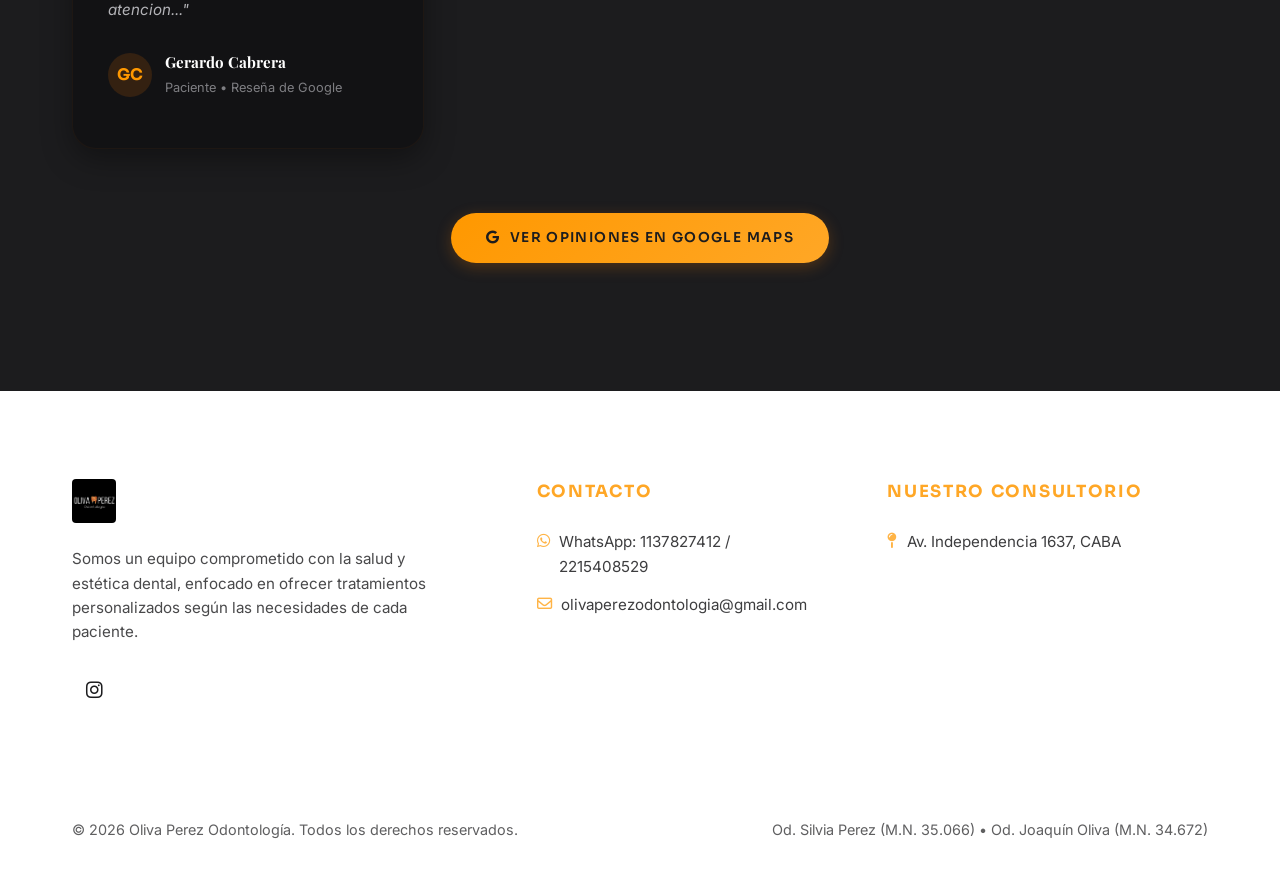
==== commit d49ca829: "feat: optimize mobile responsiveness, fix sticky header scroll color, and integrate Dr. Joaquin phot" ====
--- a/index.html
+++ b/index.html
@@ -105,9 +105,7 @@
                     
                     <!-- Doctor 2 Profile -->
                     <div class="doctor-profile-card">
-                        <div class="doctor-placeholder">
-                            <i class="fa-solid fa-user-doctor"></i>
-                        </div>
+                        <img src="Oliva-Fredriks.jpeg" alt="Od. Joaquín Oliva Fredriks" class="doctor-avatar">
                         <h4>Od. Joaquín Oliva Fredriks</h4>
                         <span class="doctor-mn">M.N. 34.672</span>
                         <span class="doctor-studies">Egresado UNLP 2011</span>
--- a/styles.css
+++ b/styles.css
@@ -1016,18 +1016,31 @@
 }
 
 @media screen and (max-width: 768px) {
+    #btn-consultas {
+        display: none;
+    }
+
+    .logo img {
+        height: 38px;
+    }
+
+    .logo-text {
+        font-size: 1.6rem;
+    }
+
     .nav-menu {
-        position: fixed;
-        top: 85px;
+        position: absolute;
+        top: 100%;
         left: -100%;
         width: 100%;
-        height: calc(100vh - 85px);
+        height: calc(100vh - 90px);
         background-color: var(--color-bg-white);
         flex-direction: column;
         padding: 4rem 2rem;
         gap: 2.5rem;
         transition: var(--transition-smooth);
         border-top: 1px solid rgba(245, 124, 0, 0.15);
+        z-index: 99;
     }
     
     .nav-menu.active {
@@ -1049,6 +1062,8 @@
     
     .modal-window {
         padding: 3rem 1.8rem 2.5rem;
+        max-height: 90vh;
+        overflow-y: auto;
     }
     
     .whatsapp-floating {
@@ -1059,6 +1074,34 @@
         font-size: 1.6rem;
     }
 }
+
+@media screen and (max-width: 576px) {
+    .hero-buttons {
+        flex-direction: column;
+        width: 100%;
+        gap: 1rem;
+    }
+    
+    .hero-buttons .btn {
+        width: 100%;
+    }
+
+    .specialties-grid,
+    .reviews-grid {
+        grid-template-columns: 1fr;
+    }
+}
+
+@media screen and (max-width: 480px) {
+    .container {
+        padding: 0 1.2rem;
+    }
+
+    .logo-text {
+        font-size: 1.4rem;
+    }
+}
+
 
 /* ==========================================================================
    NUEVAS SECCIONES: GALERÍA DE CONSULTORIO Y OPINIONES
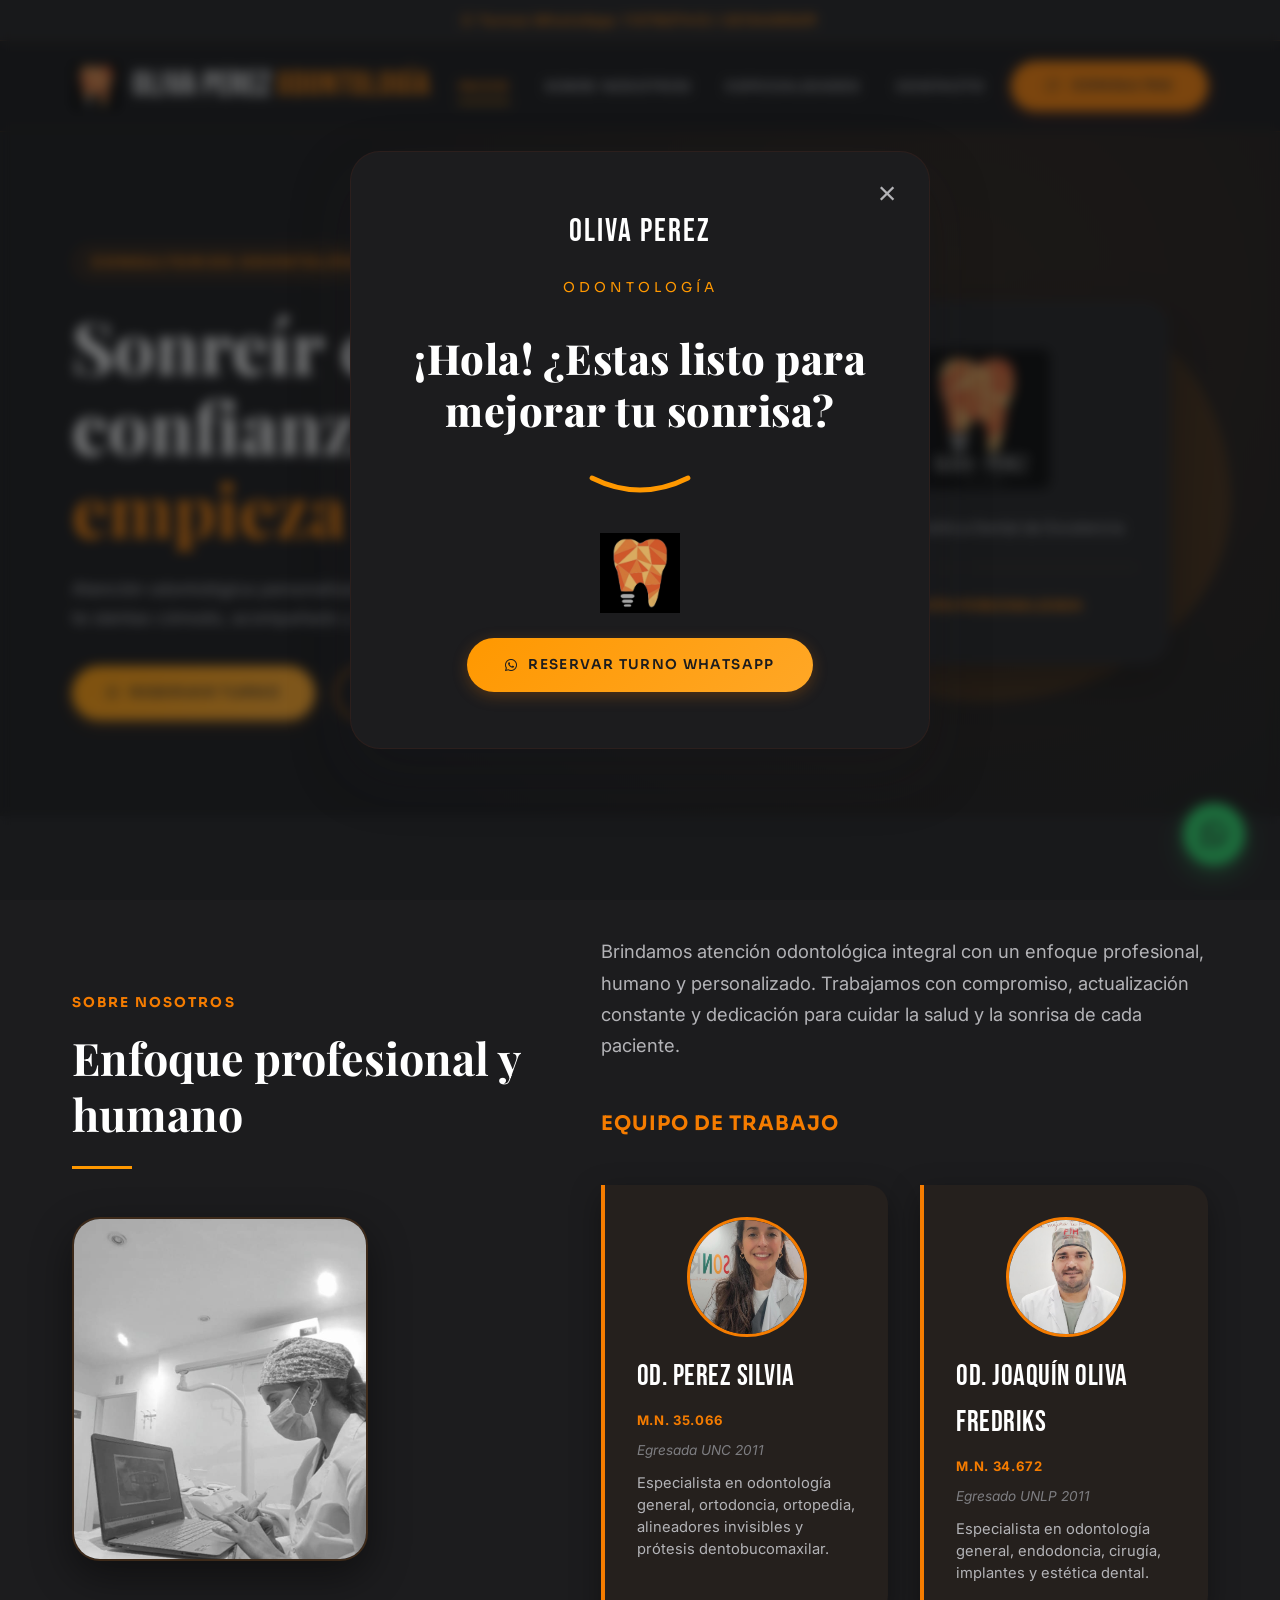
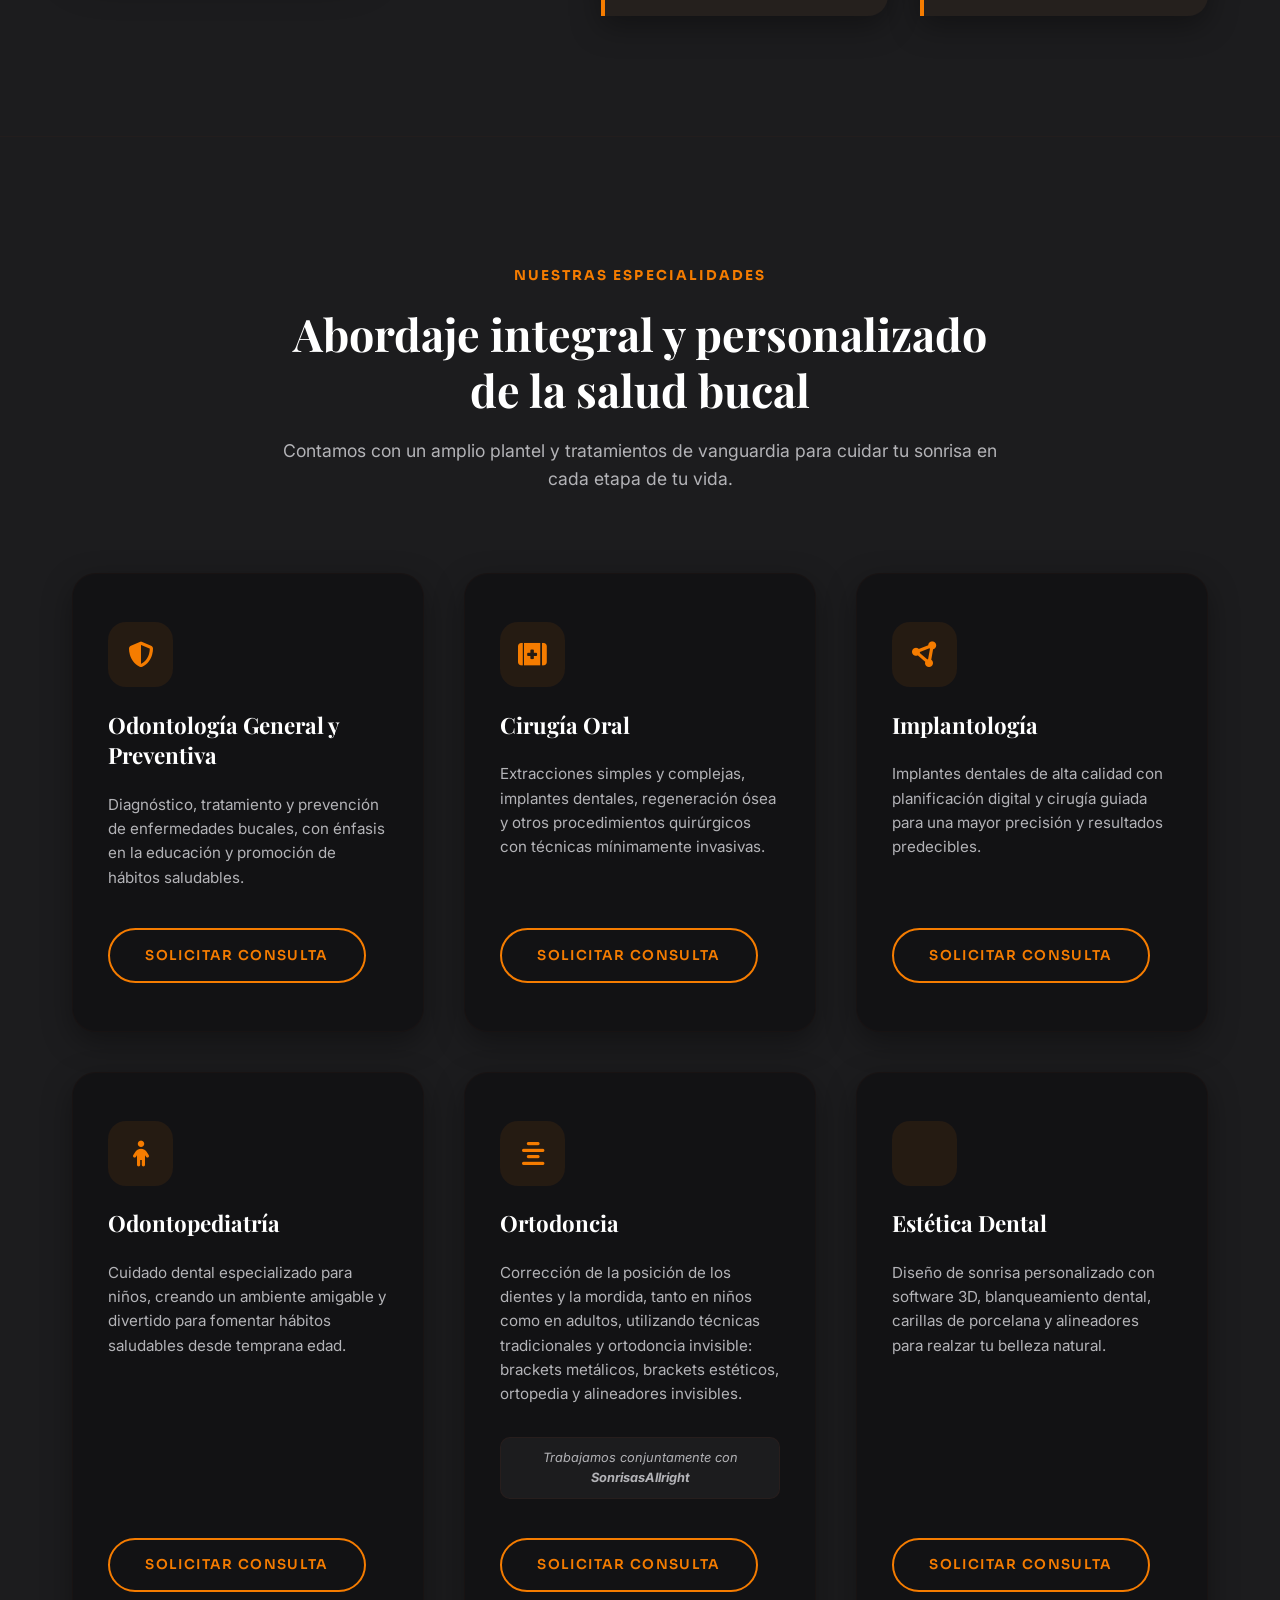
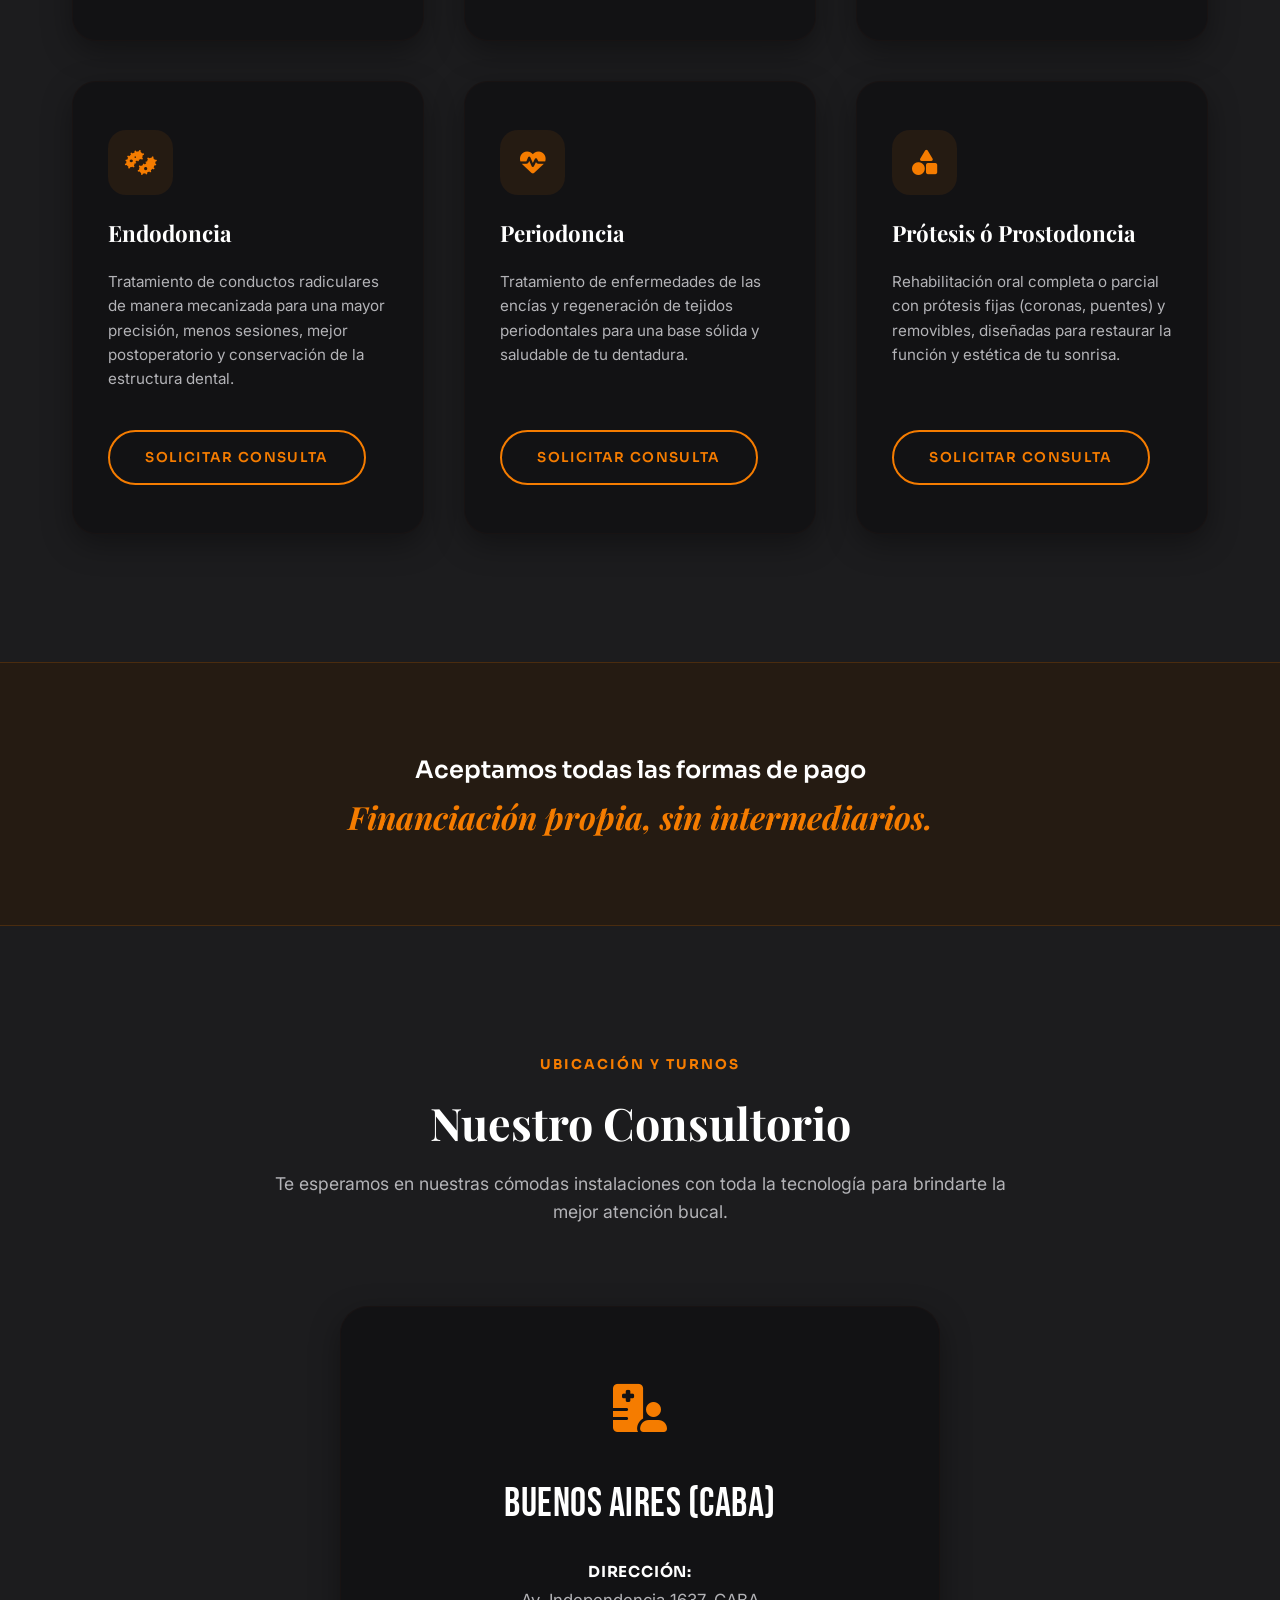
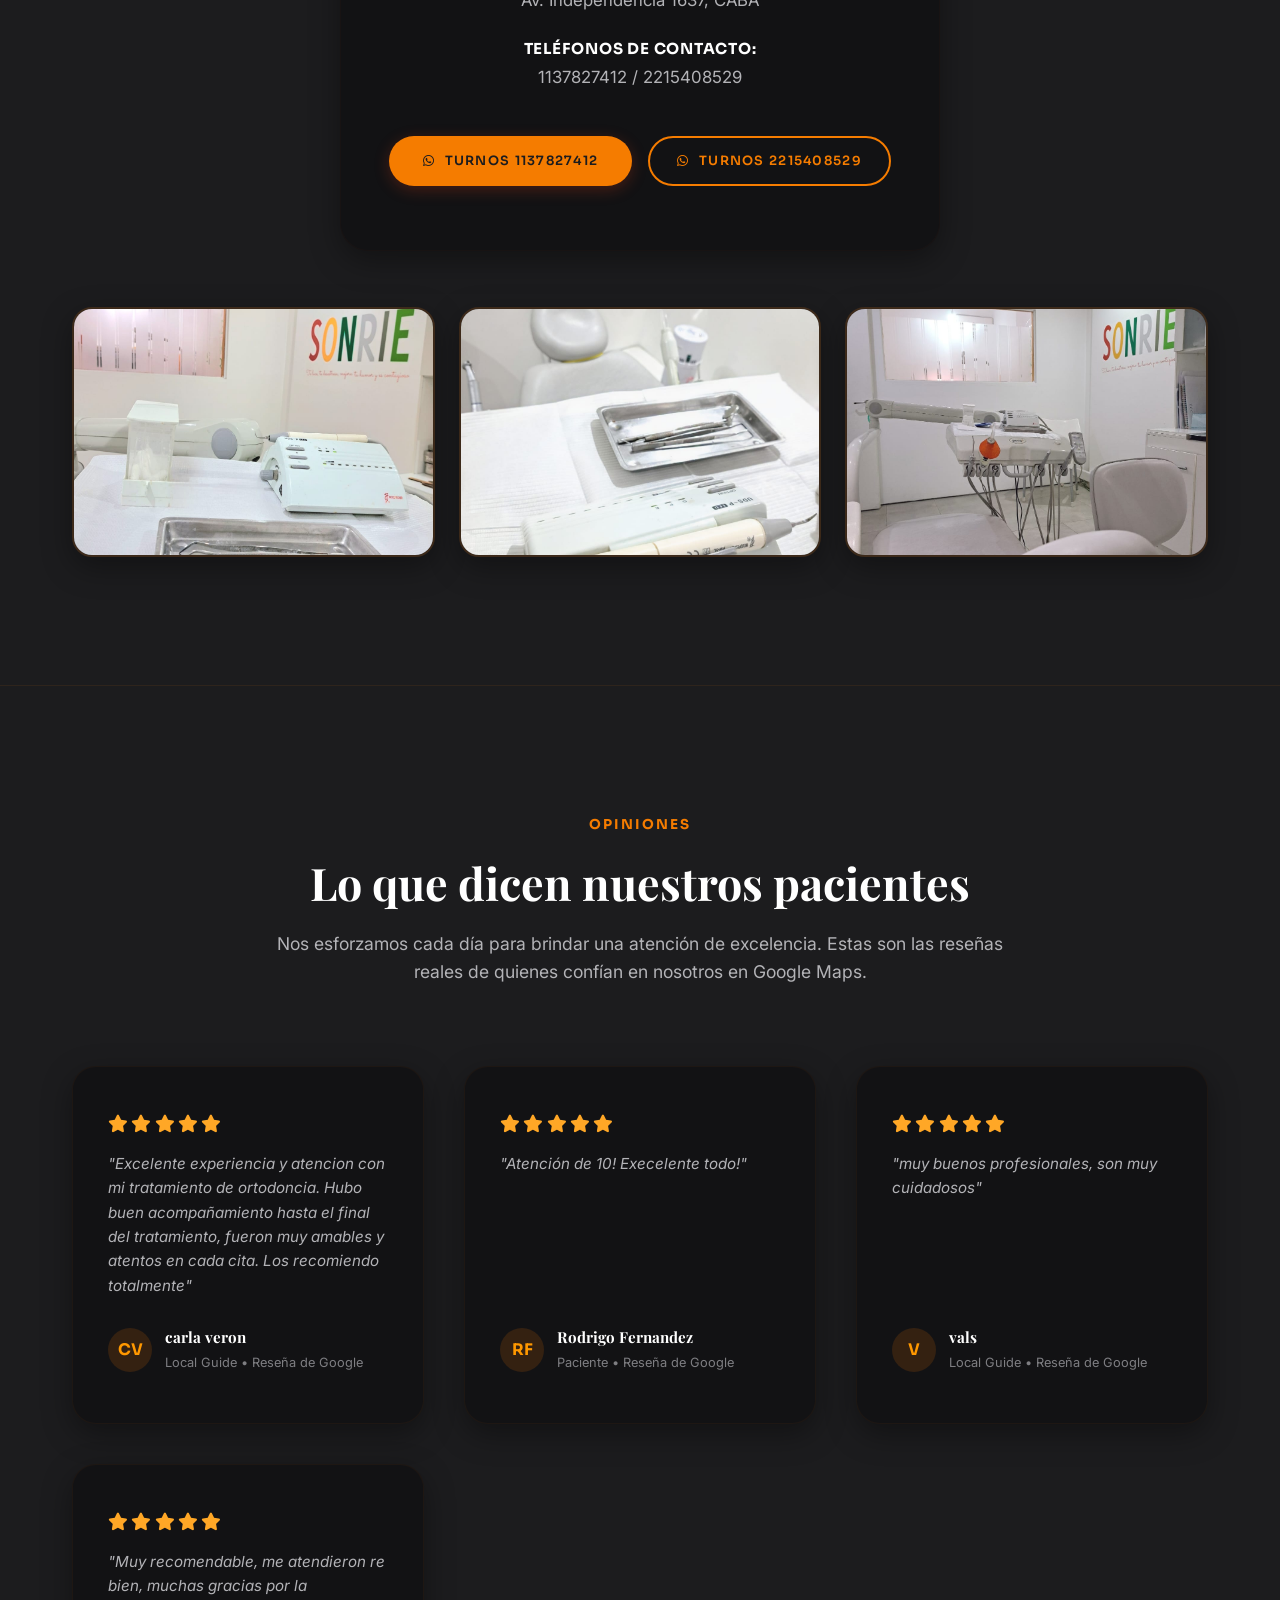
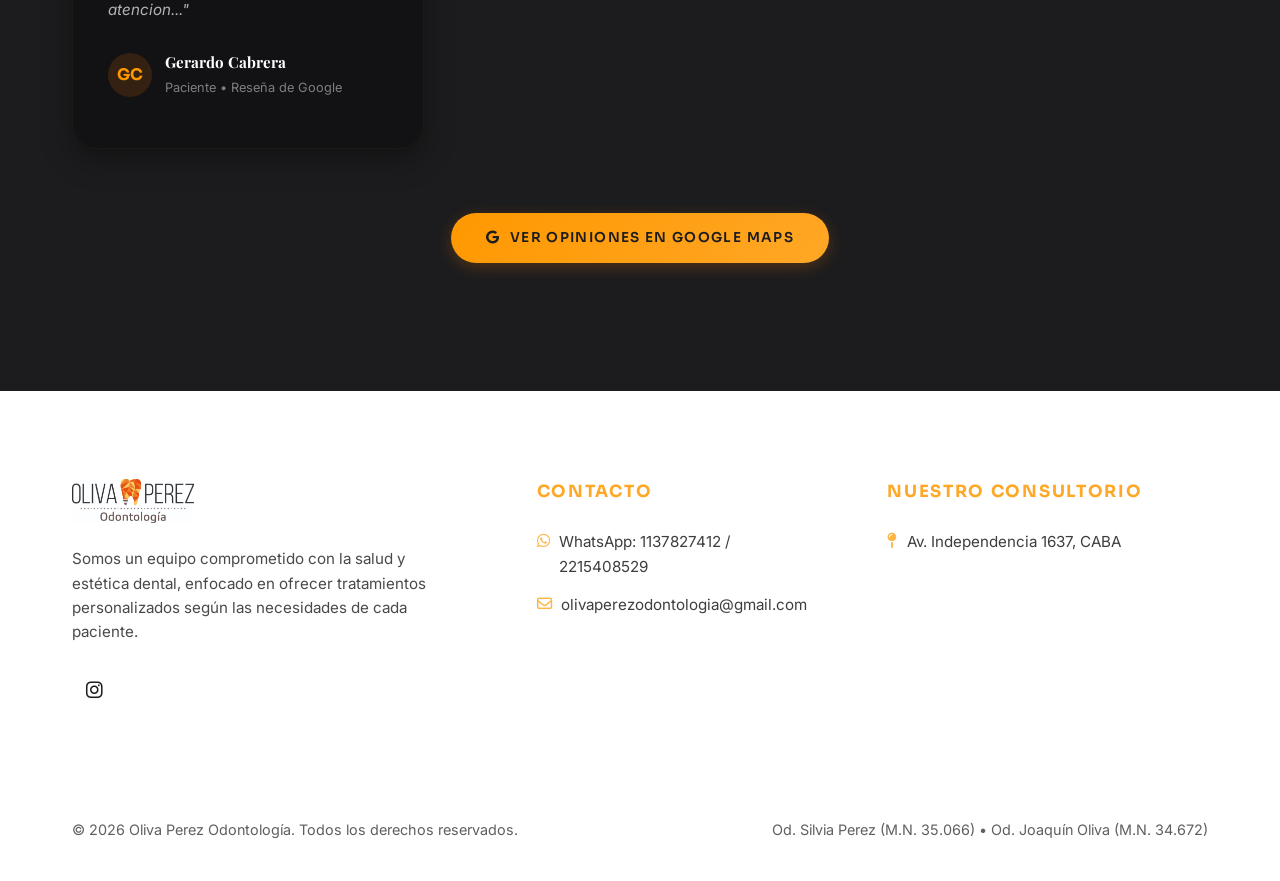
==== commit 7cf4179c: "feat: use logo-icon.jpg for favicon and navbar logo, and logo.jpg for footer" ====
--- a/index.html
+++ b/index.html
@@ -12,6 +12,9 @@
     <!-- CSS Stylesheet -->
     <link rel="stylesheet" href="styles.css">
     
+    <!-- Favicon Icon -->
+    <link rel="icon" type="image/jpeg" href="logo-icon.jpg">
+    
     <!-- FontAwesome CDN for premium icons -->
     <link rel="stylesheet" href="https://cdnjs.cloudflare.com/ajax/libs/font-awesome/6.4.0/css/all.min.css">
 </head>
@@ -26,7 +29,7 @@
     <header id="main-header">
         <div class="container nav-wrapper">
             <a href="#" class="logo">
-                <img src="logo-horizontal.jpg" alt="Oliva Perez Odontología">
+                <img src="logo-icon.jpg" alt="Oliva Perez Odontología">
                 <div class="logo-text">Oliva Perez <span>Odontología</span></div>
             </a>
             
@@ -375,7 +378,7 @@
     <footer>
         <div class="container footer-grid">
             <div class="footer-brand">
-                <img src="logo-horizontal.jpg" alt="Oliva Perez Odontología">
+                <img src="logo.jpg" alt="Oliva Perez Odontología">
                 <p class="footer-brand-desc">Somos un equipo comprometido con la salud y estética dental, enfocado en ofrecer tratamientos personalizados según las necesidades de cada paciente.</p>
                 <div class="footer-socials">
                     <a href="https://www.instagram.com/olivaperezodontologia" target="_blank" class="footer-social-icon" aria-label="Instagram"><i class="fa-brands fa-instagram"></i></a>
